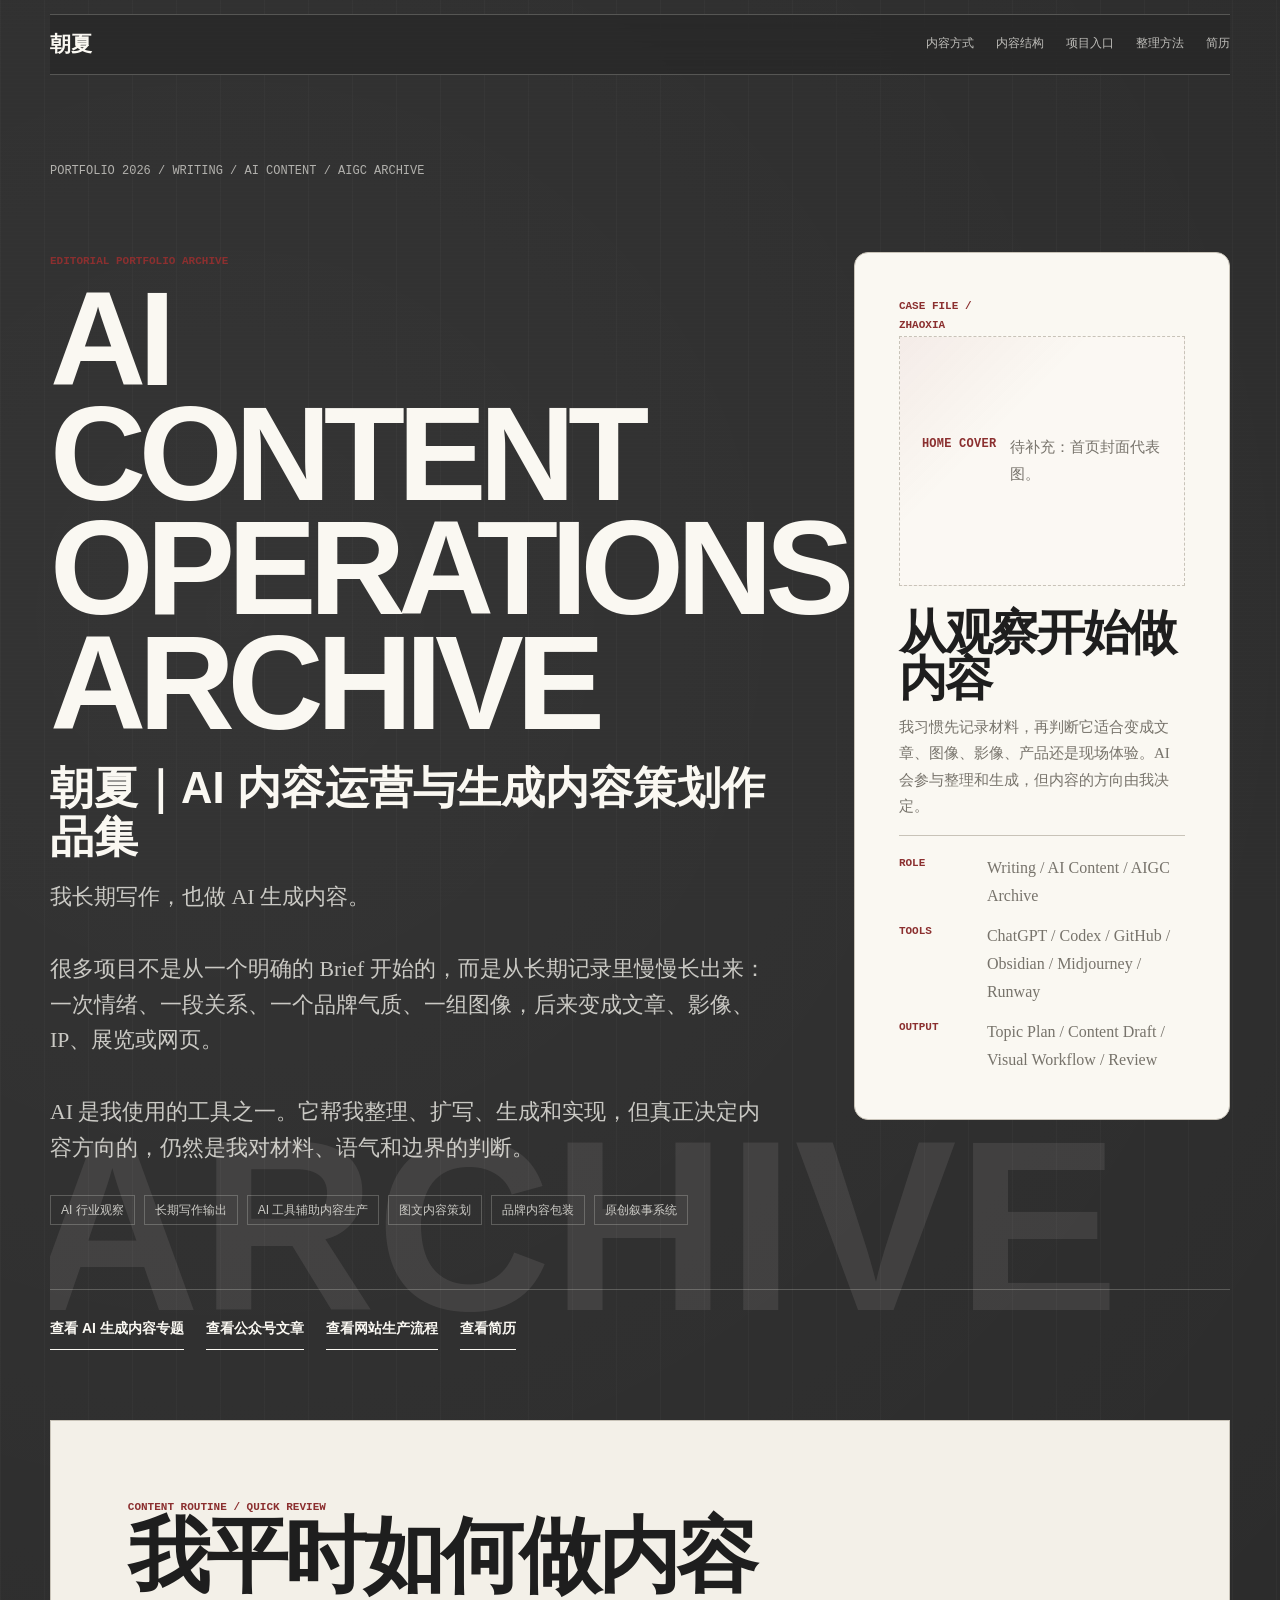
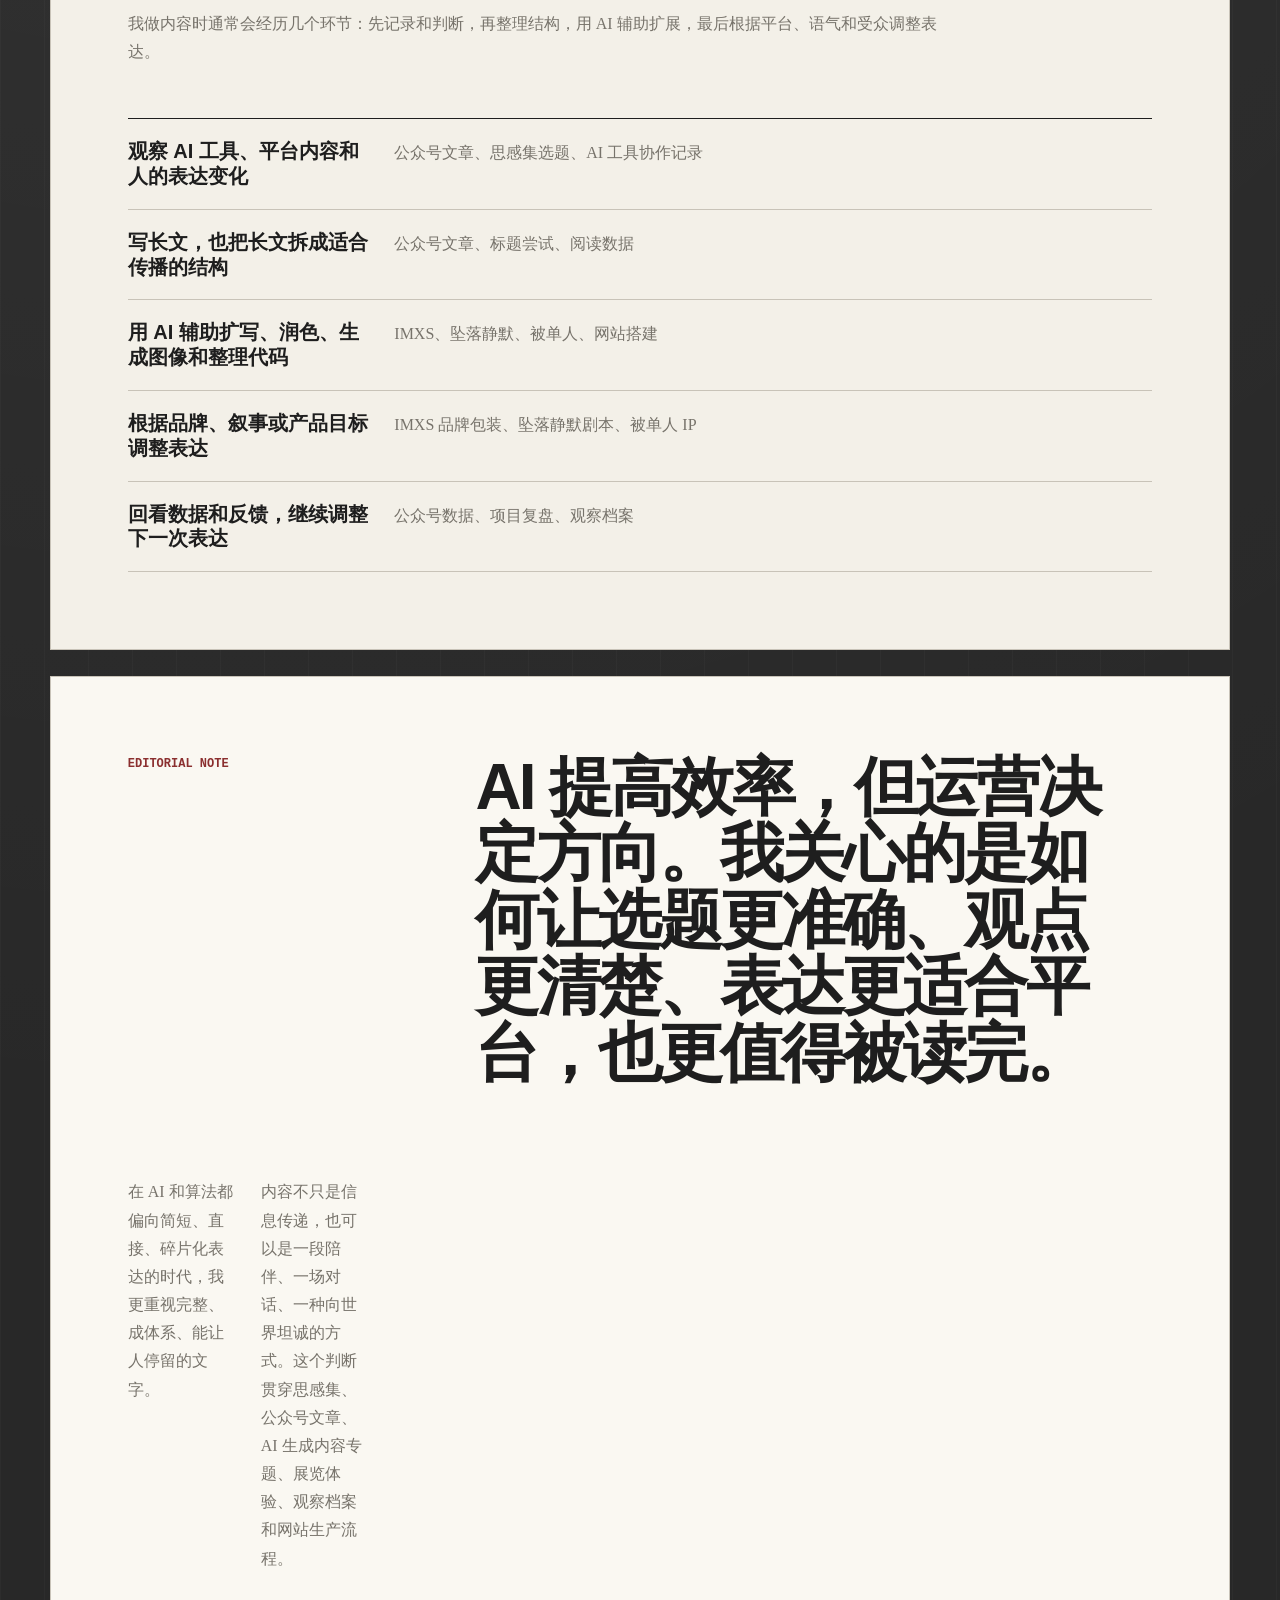
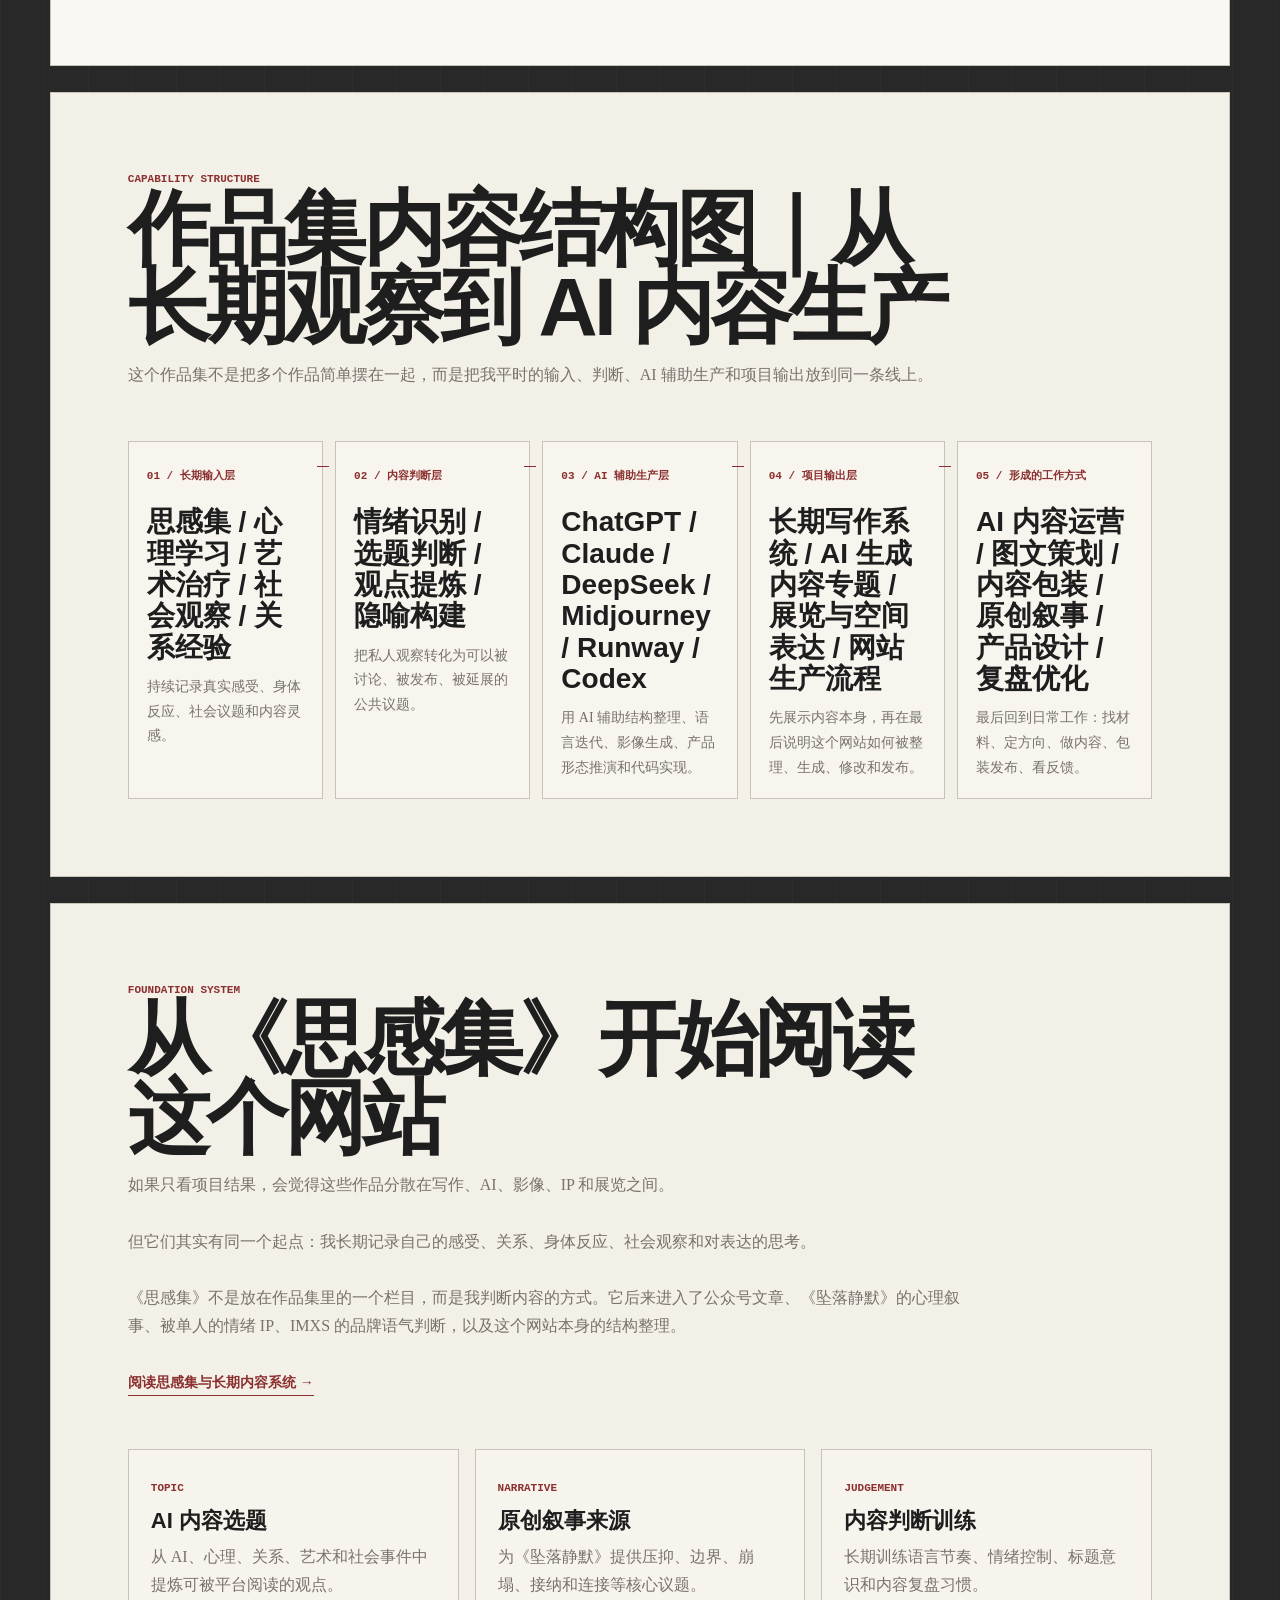
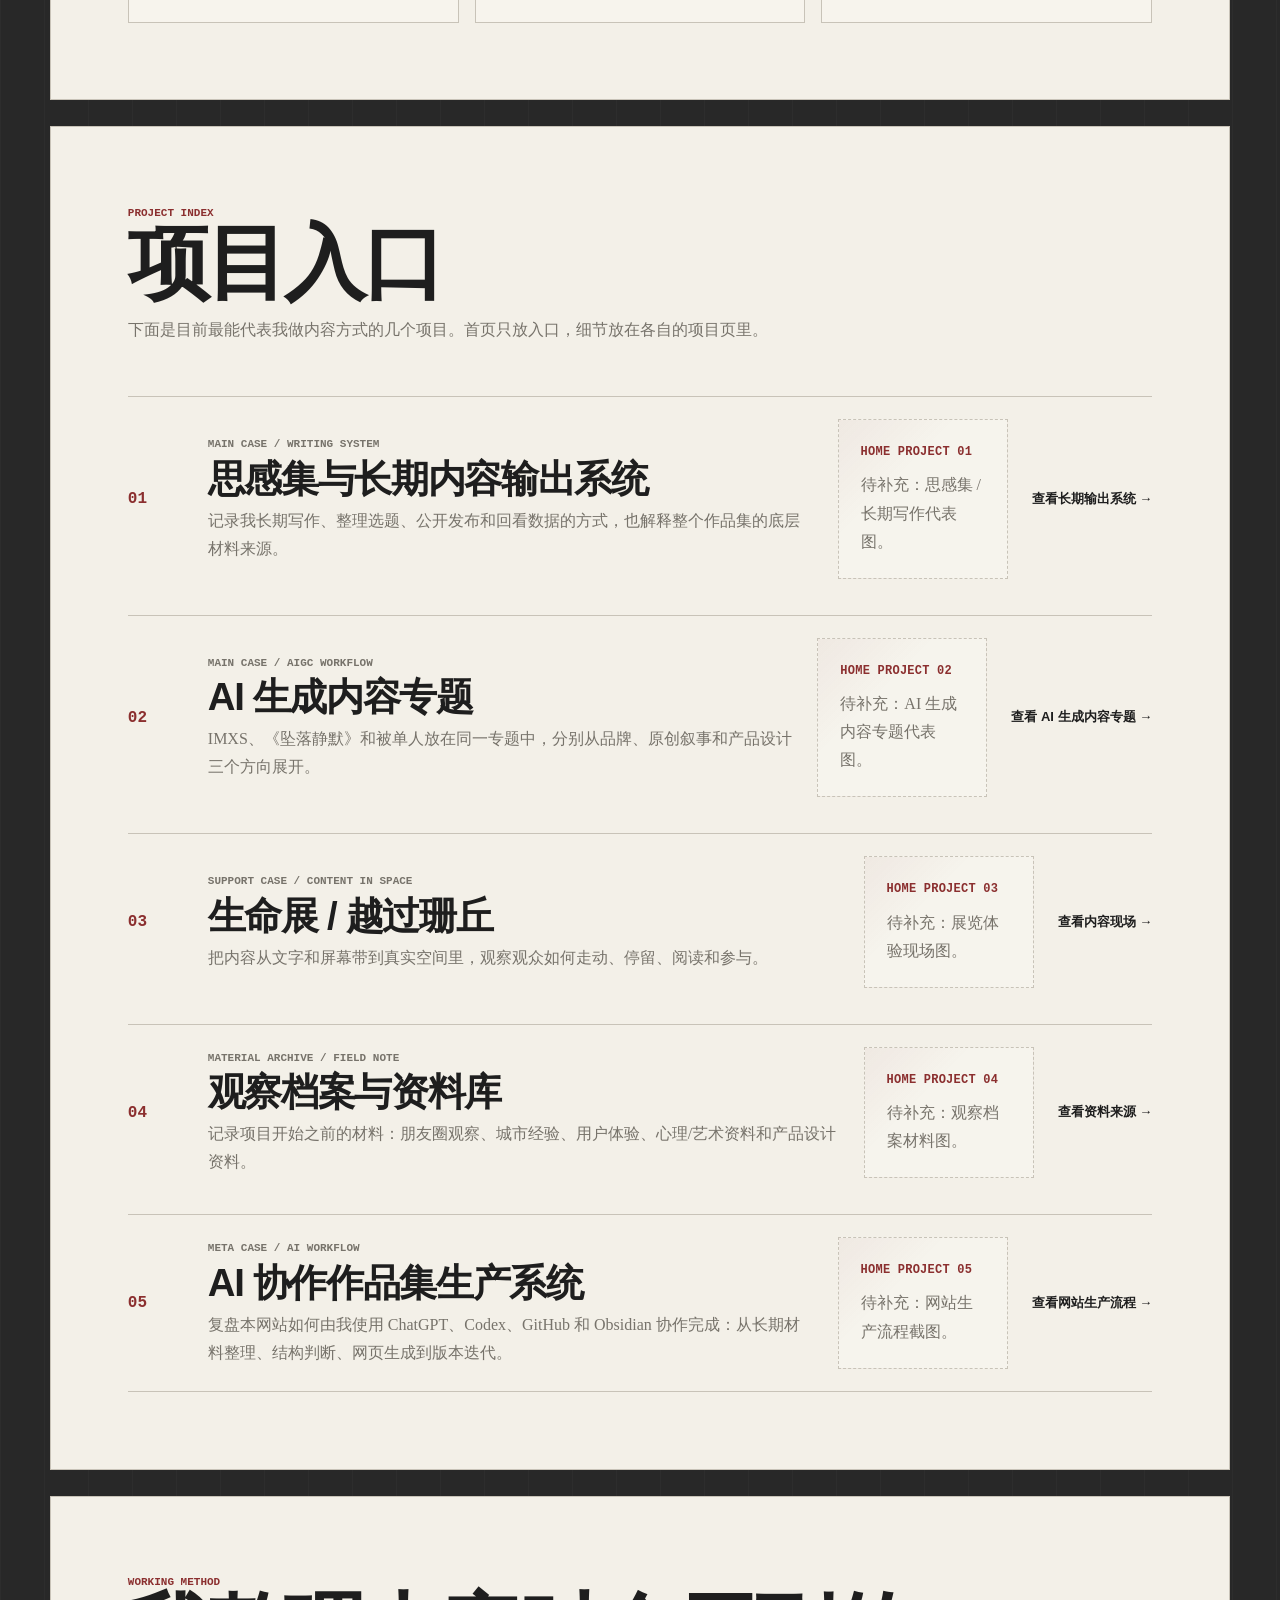
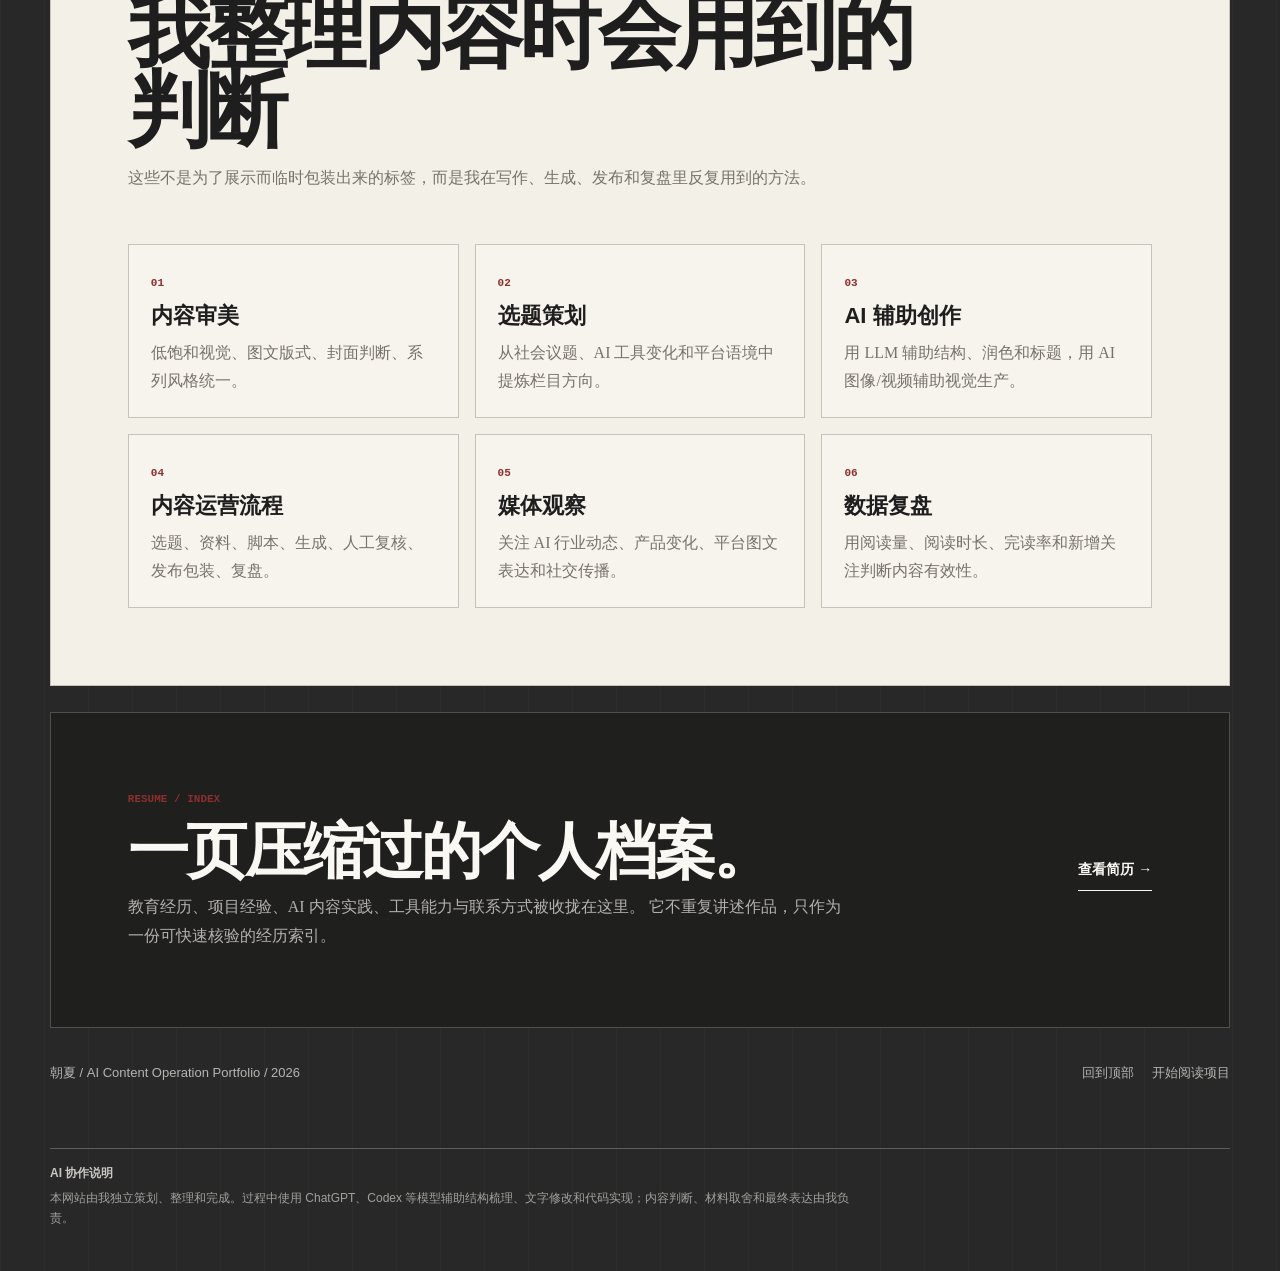
==== portfolio-site/index.html @ ad4cc52d "Clean portfolio navigation and legacy wording" ====
<!doctype html>
<html lang="zh-CN">
  <head>
    <meta charset="UTF-8" />
    <meta name="viewport" content="width=device-width, initial-scale=1.0" />
    <title>朝夏 | AI 内容运营与生成内容策划作品集</title>
    <meta
      name="description"
      content="朝夏的内容与 AI 协作作品集：长期写作、思感集、公众号文章、AI 生成内容专题、展览体验、观察档案与网站生产复盘。"
    />
    <link rel="stylesheet" href="./styles.css" />
  </head>
  <body>
    <header class="site-header">
      <a class="brand" href="#top" aria-label="返回首页">朝夏</a>
      <nav aria-label="主要导航">
        <a href="#role-fit">内容方式</a>
        <a href="#framework">内容结构</a>
        <a href="#projects">项目入口</a>
        <a href="#capability">整理方法</a>
        <a href="./resume.html">简历</a>
      </nav>
    </header>

    <main id="top">
      <section class="cover">
        <p class="cover-meta">PORTFOLIO 2026 / WRITING / AI CONTENT / AIGC ARCHIVE</p>
        <div class="cover-bg-word" aria-hidden="true">ARCHIVE</div>
        <div class="cover-grid">
          <div class="cover-copy">
            <p class="eyebrow">Editorial Portfolio Archive</p>
            <h1>AI CONTENT<br />OPERATIONS<br />ARCHIVE</h1>
            <p class="cover-title-cn">朝夏｜AI 内容运营与生成内容策划作品集</p>
            <p class="cover-lead">
              我长期写作，也做 AI 生成内容。
              <br /><br />
              很多项目不是从一个明确的 Brief 开始的，而是从长期记录里慢慢长出来：一次情绪、一段关系、一个品牌气质、一组图像，后来变成文章、影像、IP、展览或网页。
              <br /><br />
              AI 是我使用的工具之一。它帮我整理、扩写、生成和实现，但真正决定内容方向的，仍然是我对材料、语气和边界的判断。
            </p>
            <div class="cover-tags" aria-label="内容方向标签">
              <span>AI 行业观察</span>
              <span>长期写作输出</span>
              <span>AI 工具辅助内容生产</span>
              <span>图文内容策划</span>
              <span>品牌内容包装</span>
              <span>原创叙事系统</span>
            </div>
          </div>

          <aside class="cover-sheet" aria-label="作品集档案封面摘要">
            <div class="sheet-caption">CASE FILE / ZHAOXIA</div>
            <div class="evidence-placeholder" data-evidence="home-cover">
              <strong>HOME COVER</strong>
              <p>待补充：首页封面代表图。</p>
            </div>
            <h2>从观察开始做内容</h2>
            <p>
              我习惯先记录材料，再判断它适合变成文章、图像、影像、产品还是现场体验。AI 会参与整理和生成，但内容的方向由我决定。
            </p>
            <dl>
              <div><dt>ROLE</dt><dd>Writing / AI Content / AIGC Archive</dd></div>
              <div><dt>TOOLS</dt><dd>ChatGPT / Codex / GitHub / Obsidian / Midjourney / Runway</dd></div>
              <div><dt>OUTPUT</dt><dd>Topic Plan / Content Draft / Visual Workflow / Review</dd></div>
            </dl>
          </aside>
        </div>

        <div class="cover-actions" aria-label="快速入口">
          <a class="archive-link" href="./projects/ai-visual-production.html">查看 AI 生成内容专题</a>
          <a class="archive-link" href="./projects/thinking-system.html#wechat-articles">查看公众号文章</a>
          <a class="archive-link" href="./projects/ai-content-samples.html">查看网站生产流程</a>
          <a class="archive-link" href="./resume.html">查看简历</a>
        </div>
      </section>

      <section id="role-fit" class="section">
        <div class="section-kicker">CONTENT ROUTINE / QUICK REVIEW</div>
        <div class="section-heading">
          <h2>我平时如何做内容</h2>
          <p>
            我做内容时通常会经历几个环节：先记录和判断，再整理结构，用 AI 辅助扩展，最后根据平台、语气和受众调整表达。
          </p>
        </div>
        <div class="fit-table" role="table" aria-label="内容方式速览">
          <div role="row">
            <strong role="cell">观察 AI 工具、平台内容和人的表达变化</strong>
            <span role="cell">公众号文章、思感集选题、AI 工具协作记录</span>
          </div>
          <div role="row">
            <strong role="cell">写长文，也把长文拆成适合传播的结构</strong>
            <span role="cell">公众号文章、标题尝试、阅读数据</span>
          </div>
          <div role="row">
            <strong role="cell">用 AI 辅助扩写、润色、生成图像和整理代码</strong>
            <span role="cell">IMXS、坠落静默、被单人、网站搭建</span>
          </div>
          <div role="row">
            <strong role="cell">根据品牌、叙事或产品目标调整表达</strong>
            <span role="cell">IMXS 品牌包装、坠落静默剧本、被单人 IP</span>
          </div>
          <div role="row">
            <strong role="cell">回看数据和反馈，继续调整下一次表达</strong>
            <span role="cell">公众号数据、项目复盘、观察档案</span>
          </div>
        </div>
      </section>

      <section id="philosophy" class="section editorial-note">
        <div class="note-label">EDITORIAL NOTE</div>
        <blockquote>
          AI 提高效率，但运营决定方向。我关心的是如何让选题更准确、观点更清楚、表达更适合平台，也更值得被读完。
        </blockquote>
        <div class="note-grid">
          <p>
            在 AI 和算法都偏向简短、直接、碎片化表达的时代，我更重视完整、成体系、能让人停留的文字。
          </p>
          <p>
            内容不只是信息传递，也可以是一段陪伴、一场对话、一种向世界坦诚的方式。这个判断贯穿思感集、公众号文章、AI 生成内容专题、展览体验、观察档案和网站生产流程。
          </p>
        </div>
      </section>

      <section id="framework" class="section framework-map">
        <div class="section-kicker">CAPABILITY STRUCTURE</div>
        <div class="section-heading">
          <h2>作品集内容结构图｜从长期观察到 AI 内容生产</h2>
          <p>
            这个作品集不是把多个作品简单摆在一起，而是把我平时的输入、判断、AI 辅助生产和项目输出放到同一条线上。
          </p>
        </div>
        <div class="framework-flow" aria-label="作品集内容结构图">
          <article>
            <span>01 / 长期输入层</span>
            <h3>思感集 / 心理学习 / 艺术治疗 / 社会观察 / 关系经验</h3>
            <p>持续记录真实感受、身体反应、社会议题和内容灵感。</p>
          </article>
          <article>
            <span>02 / 内容判断层</span>
            <h3>情绪识别 / 选题判断 / 观点提炼 / 隐喻构建</h3>
            <p>把私人观察转化为可以被讨论、被发布、被延展的公共议题。</p>
          </article>
          <article>
            <span>03 / AI 辅助生产层</span>
            <h3>ChatGPT / Claude / DeepSeek / Midjourney / Runway / Codex</h3>
            <p>用 AI 辅助结构整理、语言迭代、影像生成、产品形态推演和代码实现。</p>
          </article>
          <article>
            <span>04 / 项目输出层</span>
            <h3>长期写作系统 / AI 生成内容专题 / 展览与空间表达 / 网站生产流程</h3>
            <p>先展示内容本身，再在最后说明这个网站如何被整理、生成、修改和发布。</p>
          </article>
          <article>
            <span>05 / 形成的工作方式</span>
            <h3>AI 内容运营 / 图文策划 / 内容包装 / 原创叙事 / 产品设计 / 复盘优化</h3>
            <p>最后回到日常工作：找材料、定方向、做内容、包装发布、看反馈。</p>
          </article>
        </div>
      </section>

      <section class="section system-map">
        <div class="section-kicker">FOUNDATION SYSTEM</div>
        <div class="section-heading">
          <h2>从《思感集》开始阅读这个网站</h2>
          <p>
            如果只看项目结果，会觉得这些作品分散在写作、AI、影像、IP 和展览之间。
            <br /><br />
            但它们其实有同一个起点：我长期记录自己的感受、关系、身体反应、社会观察和对表达的思考。
            <br /><br />
            《思感集》不是放在作品集里的一个栏目，而是我判断内容的方式。它后来进入了公众号文章、《坠落静默》的心理叙事、被单人的情绪 IP、IMXS 的品牌语气判断，以及这个网站本身的结构整理。
          </p>
          <a class="inline-link" href="./projects/thinking-system.html">阅读思感集与长期内容系统 →</a>
        </div>
        <div class="evidence-grid">
          <article class="evidence-card">
            <span>TOPIC</span>
            <h3>AI 内容选题</h3>
            <p>从 AI、心理、关系、艺术和社会事件中提炼可被平台阅读的观点。</p>
          </article>
          <article class="evidence-card">
            <span>NARRATIVE</span>
            <h3>原创叙事来源</h3>
            <p>为《坠落静默》提供压抑、边界、崩塌、接纳和连接等核心议题。</p>
          </article>
          <article class="evidence-card">
            <span>JUDGEMENT</span>
            <h3>内容判断训练</h3>
            <p>长期训练语言节奏、情绪控制、标题意识和内容复盘习惯。</p>
          </article>
        </div>
      </section>

      <section id="projects" class="section project-index">
        <div class="section-kicker">PROJECT INDEX</div>
        <div class="section-heading">
          <h2>项目入口</h2>
          <p>下面是目前最能代表我做内容方式的几个项目。首页只放入口，细节放在各自的项目页里。</p>
        </div>

        <div class="index-list">
          <a class="index-item primary-item" href="./projects/thinking-system.html">
            <span class="item-number">01</span>
            <div>
              <p class="item-type">MAIN CASE / WRITING SYSTEM</p>
              <h3>思感集与长期内容输出系统</h3>
              <p>记录我长期写作、整理选题、公开发布和回看数据的方式，也解释整个作品集的底层材料来源。</p>
            </div>
            <div class="evidence-placeholder" data-evidence="home-project-01">
              <strong>HOME PROJECT 01</strong>
              <p>待补充：思感集 / 长期写作代表图。</p>
            </div>
            <strong>查看长期输出系统 →</strong>
          </a>

          <a class="index-item" href="./projects/ai-visual-production.html">
            <span class="item-number">02</span>
            <div>
              <p class="item-type">MAIN CASE / AIGC WORKFLOW</p>
              <h3>AI 生成内容专题</h3>
              <p>IMXS、《坠落静默》和被单人放在同一专题中，分别从品牌、原创叙事和产品设计三个方向展开。</p>
            </div>
            <div class="evidence-placeholder" data-evidence="home-project-02">
              <strong>HOME PROJECT 02</strong>
              <p>待补充：AI 生成内容专题代表图。</p>
            </div>
            <strong>查看 AI 生成内容专题 →</strong>
          </a>

          <a class="index-item" href="./projects/exhibition-experience.html">
            <span class="item-number">03</span>
            <div>
              <p class="item-type">SUPPORT CASE / CONTENT IN SPACE</p>
              <h3>生命展 / 越过珊丘</h3>
              <p>把内容从文字和屏幕带到真实空间里，观察观众如何走动、停留、阅读和参与。</p>
            </div>
            <div class="evidence-placeholder" data-evidence="home-project-03">
              <strong>HOME PROJECT 03</strong>
              <p>待补充：展览体验现场图。</p>
            </div>
            <strong>查看内容现场 →</strong>
          </a>

          <a class="index-item" href="./projects/archive.html">
            <span class="item-number">04</span>
            <div>
              <p class="item-type">MATERIAL ARCHIVE / FIELD NOTE</p>
              <h3>观察档案与资料库</h3>
              <p>记录项目开始之前的材料：朋友圈观察、城市经验、用户体验、心理/艺术资料和产品设计资料。</p>
            </div>
            <div class="evidence-placeholder" data-evidence="home-project-04">
              <strong>HOME PROJECT 04</strong>
              <p>待补充：观察档案材料图。</p>
            </div>
            <strong>查看资料来源 →</strong>
          </a>

          <a class="index-item" href="./projects/ai-content-samples.html">
            <span class="item-number">05</span>
            <div>
              <p class="item-type">META CASE / AI WORKFLOW</p>
              <h3>AI 协作作品集生产系统</h3>
              <p>复盘本网站如何由我使用 ChatGPT、Codex、GitHub 和 Obsidian 协作完成：从长期材料整理、结构判断、网页生成到版本迭代。</p>
            </div>
            <div class="evidence-placeholder" data-evidence="home-project-05">
              <strong>HOME PROJECT 05</strong>
              <p>待补充：网站生产流程截图。</p>
            </div>
            <strong>查看网站生产流程 →</strong>
          </a>
        </div>
      </section>

      <section id="capability" class="section capability">
        <div class="section-kicker">WORKING METHOD</div>
        <div class="section-heading">
          <h2>我整理内容时会用到的判断</h2>
          <p>这些不是为了展示而临时包装出来的标签，而是我在写作、生成、发布和复盘里反复用到的方法。</p>
        </div>
        <div class="matrix-grid">
          <article>
            <span>01</span>
            <h3>内容审美</h3>
            <p>低饱和视觉、图文版式、封面判断、系列风格统一。</p>
          </article>
          <article>
            <span>02</span>
            <h3>选题策划</h3>
            <p>从社会议题、AI 工具变化和平台语境中提炼栏目方向。</p>
          </article>
          <article>
            <span>03</span>
            <h3>AI 辅助创作</h3>
            <p>用 LLM 辅助结构、润色和标题，用 AI 图像/视频辅助视觉生产。</p>
          </article>
          <article>
            <span>04</span>
            <h3>内容运营流程</h3>
            <p>选题、资料、脚本、生成、人工复核、发布包装、复盘。</p>
          </article>
          <article>
            <span>05</span>
            <h3>媒体观察</h3>
            <p>关注 AI 行业动态、产品变化、平台图文表达和社交传播。</p>
          </article>
          <article>
            <span>06</span>
            <h3>数据复盘</h3>
            <p>用阅读量、阅读时长、完读率和新增关注判断内容有效性。</p>
          </article>
        </div>
      </section>

      <section class="section resume-entry">
        <div class="resume-entry-copy">
          <p class="eyebrow">RESUME / INDEX</p>
          <h2>一页压缩过的个人档案。</h2>
          <p>
            教育经历、项目经验、AI 内容实践、工具能力与联系方式被收拢在这里。
            它不重复讲述作品，只作为一份可快速核验的经历索引。
          </p>
        </div>
        <a class="paper-button" href="./resume.html">查看简历 →</a>
      </section>
    </main>

    <footer class="site-footer">
      <p>朝夏 / AI Content Operation Portfolio / 2026</p>
      <div>
        <a href="#top">回到顶部</a>
        <a href="./projects/thinking-system.html">开始阅读项目</a>
      </div>
    </footer>

    <div class="ai-disclosure" aria-label="AI 协作说明">
      <strong>AI 协作说明</strong>
      <p>
        本网站由我独立策划、整理和完成。过程中使用 ChatGPT、Codex 等模型辅助结构梳理、文字修改和代码实现；内容判断、材料取舍和最终表达由我负责。
      </p>
    </div>
  </body>
</html>
---- portfolio-site/styles.css ----
:root {
  --color-paper: #f3f0e8;
  --color-paper-light: #faf8f2;
  --color-bg-dark: #282828;
  --color-bg-deep: #1f1f1e;
  --color-text-main: #1e1e1e;
  --color-text-muted: #77736b;
  --color-line: #c8c3b8;
  --color-line-dark: rgba(250, 248, 242, 0.22);
  --color-accent: #8b2f2f;
  --color-accent-soft: #b9a19c;
  --max: 1180px;
  --sans: "Inter", "Noto Sans SC", "Source Han Sans SC", "PingFang SC", "Microsoft YaHei", Arial, sans-serif;
  --serif: "Times New Roman", "Noto Serif SC", "Songti SC", SimSun, serif;
  --mono: "Courier New", Consolas, monospace;
}

* {
  box-sizing: border-box;
}

html {
  scroll-behavior: smooth;
  scroll-padding-top: 104px;
}

body {
  margin: 0;
  color: var(--color-text-main);
  background:
    radial-gradient(circle at 18% 8%, rgba(255, 255, 255, 0.06), transparent 30%),
    linear-gradient(90deg, rgba(255, 255, 255, 0.025) 1px, transparent 1px),
    var(--color-bg-dark);
  background-size: auto, 44px 44px, auto;
  font-family: var(--serif);
  line-height: 1.76;
}

body::before {
  content: "";
  position: fixed;
  inset: 0;
  z-index: 100;
  pointer-events: none;
  opacity: 0.18;
  background-image:
    repeating-linear-gradient(0deg, rgba(255, 255, 255, 0.045), rgba(255, 255, 255, 0.045) 1px, transparent 1px, transparent 4px);
  mix-blend-mode: overlay;
}

img {
  display: block;
  max-width: 100%;
}

a {
  color: inherit;
  text-decoration: none;
}

p,
h1,
h2,
h3,
blockquote,
dl,
dd {
  margin-top: 0;
}

.site-header {
  position: sticky;
  top: 0;
  z-index: 50;
  width: min(var(--max), calc(100% - 28px));
  margin: 14px auto 0;
  display: grid;
  grid-template-columns: auto 1fr;
  align-items: center;
  gap: 28px;
  padding: 11px 0;
  color: var(--color-paper-light);
  border-top: 1px solid var(--color-line-dark);
  border-bottom: 1px solid var(--color-line-dark);
  background: rgba(40, 40, 40, 0.88);
  backdrop-filter: blur(14px);
}

.brand {
  font-family: var(--sans);
  font-size: 21px;
  font-weight: 900;
  letter-spacing: 0;
}

nav {
  display: flex;
  justify-content: flex-end;
  gap: 22px;
  overflow-x: auto;
  color: rgba(250, 248, 242, 0.72);
  font-family: var(--sans);
  font-size: 12px;
  white-space: nowrap;
  scrollbar-width: none;
}

nav::-webkit-scrollbar {
  display: none;
}

nav a {
  flex: 0 0 auto;
  border-bottom: 1px solid transparent;
}

nav a:hover {
  color: var(--color-paper-light);
  border-bottom-color: var(--color-paper-light);
}

.cover,
.section,
.site-footer {
  width: min(var(--max), calc(100% - 28px));
  margin-inline: auto;
}

.section {
  scroll-margin-top: 104px;
  margin-top: 26px;
  padding: clamp(34px, 6vw, 82px);
  background: var(--color-paper);
  border: 1px solid var(--color-line);
}

.cover {
  position: relative;
  min-height: calc(100vh - 74px);
  padding: clamp(46px, 7vw, 86px) 0 44px;
  color: var(--color-paper-light);
  overflow: hidden;
}

.cover-meta,
.section-kicker,
.eyebrow,
.sheet-caption,
.item-type,
.project-label,
.mini-label,
.caption {
  font-family: var(--mono);
  letter-spacing: 0;
  text-transform: uppercase;
}

.cover-meta {
  margin-bottom: clamp(28px, 6vw, 70px);
  color: rgba(250, 248, 242, 0.64);
  font-size: 12px;
}

.cover-bg-word {
  position: absolute;
  left: -2vw;
  bottom: 8vh;
  z-index: -1;
  color: rgba(250, 248, 242, 0.09);
  font-family: var(--sans);
  font-size: clamp(92px, 19vw, 280px);
  font-weight: 900;
  line-height: 0.78;
  white-space: nowrap;
}

.cover-grid {
  display: grid;
  grid-template-columns: minmax(0, 1.2fr) minmax(320px, 0.62fr);
  gap: clamp(28px, 6vw, 76px);
  align-items: start;
}

.cover-copy h1 {
  max-width: 900px;
  margin-bottom: 24px;
  font-family: var(--sans);
  font-size: clamp(56px, 10.4vw, 146px);
  font-weight: 900;
  line-height: 0.86;
  letter-spacing: -0.055em;
}

.cover-title-cn {
  margin-bottom: 18px;
  color: var(--color-paper-light);
  font-family: var(--sans);
  font-size: clamp(24px, 3.4vw, 44px);
  font-weight: 800;
  line-height: 1.12;
}

.cover-lead {
  max-width: 720px;
  color: rgba(250, 248, 242, 0.76);
  font-size: clamp(17px, 1.7vw, 24px);
  line-height: 1.65;
}

.cover-tags {
  display: flex;
  flex-wrap: wrap;
  gap: 9px;
  max-width: 760px;
  margin-top: 28px;
}

.cover-tags span,
.tag-list span {
  display: inline-flex;
  min-height: 30px;
  align-items: center;
  padding: 3px 10px;
  color: rgba(250, 248, 242, 0.76);
  border: 1px solid var(--color-line-dark);
  font-family: var(--sans);
  font-size: 12px;
}

.cover-sheet {
  color: var(--color-text-main);
  background: var(--color-paper-light);
  border: 1px solid var(--color-line);
  border-radius: 14px;
  padding: clamp(22px, 3.5vw, 44px);
}

.cover-sheet img {
  width: 100%;
  aspect-ratio: 4 / 3;
  object-fit: cover;
  filter: grayscale(0.76) saturate(0.52) contrast(0.92);
  border: 1px solid var(--color-line);
}

.cover-sheet > .evidence-placeholder {
  width: 100%;
  min-height: 250px;
}

.sheet-caption,
.eyebrow,
.section-kicker,
.item-type,
.caption {
  color: var(--color-accent);
  font-size: 11px;
  font-weight: 700;
}

.cover-sheet h2 {
  margin: 24px 0 12px;
  font-family: var(--sans);
  font-size: clamp(30px, 4vw, 48px);
  font-weight: 900;
  line-height: 0.96;
  letter-spacing: -0.04em;
}

.cover-sheet p {
  color: var(--color-text-muted);
  font-size: 15px;
}

.cover-sheet dl {
  display: grid;
  gap: 12px;
  margin-bottom: 0;
  padding-top: 18px;
  border-top: 1px solid var(--color-line);
}

.cover-sheet div,
.project-meta div {
  display: grid;
  grid-template-columns: minmax(76px, 0.28fr) 1fr;
  gap: 12px;
}

dt {
  color: var(--color-accent);
  font-family: var(--mono);
  font-size: 11px;
  font-weight: 700;
}

dd {
  margin-left: 0;
  color: var(--color-text-muted);
}

.cover-actions {
  display: flex;
  flex-wrap: wrap;
  gap: 14px 22px;
  margin-top: clamp(34px, 5vw, 70px);
  padding-top: 18px;
  border-top: 1px solid var(--color-line-dark);
}

.archive-link,
.paper-button {
  display: inline-flex;
  align-items: center;
  min-height: 42px;
  color: var(--color-paper-light);
  border-bottom: 1px solid currentColor;
  font-family: var(--sans);
  font-size: 14px;
  font-weight: 700;
}

.archive-link:hover,
.paper-button:hover,
.index-item:hover > strong,
.site-footer a:hover {
  opacity: 0.64;
}

.section-heading {
  max-width: 840px;
  margin-bottom: clamp(26px, 5vw, 52px);
}

.section-heading h2 {
  margin-bottom: 14px;
  font-family: var(--sans);
  font-size: clamp(38px, 6.4vw, 88px);
  font-weight: 900;
  line-height: 0.96;
  letter-spacing: -0.045em;
}

.section-heading p {
  color: var(--color-text-muted);
  font-size: 16px;
}

.fit-table {
  border-top: 1px solid var(--color-text-main);
}

.fit-table div {
  display: grid;
  grid-template-columns: minmax(190px, 0.32fr) 1fr;
  gap: 24px;
  padding: 20px 0;
  border-bottom: 1px solid var(--color-line);
}

.fit-table strong {
  font-family: var(--sans);
  font-size: 20px;
  line-height: 1.24;
}

.fit-table span {
  color: var(--color-text-muted);
}

.editorial-note {
  position: relative;
  display: grid;
  grid-template-columns: 0.34fr 1fr;
  gap: clamp(24px, 5vw, 80px);
  align-items: start;
  background: var(--color-paper-light);
}

.note-label {
  color: var(--color-accent);
  font-family: var(--mono);
  font-size: 12px;
  font-weight: 700;
}

blockquote {
  margin-bottom: 28px;
  font-family: var(--sans);
  font-size: clamp(30px, 5vw, 64px);
  font-weight: 900;
  line-height: 1.04;
  letter-spacing: -0.045em;
}

.note-grid {
  display: grid;
  grid-template-columns: repeat(2, 1fr);
  gap: 22px;
  color: var(--color-text-muted);
}

.index-list {
  display: grid;
  gap: 14px;
}

.index-item {
  display: grid;
  grid-template-columns: 56px minmax(0, 1fr) 170px auto;
  gap: 24px;
  align-items: center;
  padding: 22px 0;
  border-top: 1px solid var(--color-line);
}

.index-item:last-child {
  border-bottom: 1px solid var(--color-line);
}

.index-item:hover h3 {
  color: var(--color-accent);
}

.item-number {
  color: var(--color-accent);
  font-family: var(--mono);
  font-size: 16px;
  font-weight: 700;
}

.index-item h3 {
  margin: 4px 0 8px;
  font-family: var(--sans);
  font-size: clamp(25px, 3vw, 42px);
  font-weight: 900;
  line-height: 1.04;
  letter-spacing: -0.035em;
}

.index-item p {
  margin-bottom: 0;
  color: var(--color-text-muted);
}

.index-item img,
.index-item > .evidence-placeholder {
  width: 170px;
  min-height: 126px;
}

.index-item > strong {
  justify-self: end;
  font-family: var(--sans);
  font-size: 13px;
  white-space: nowrap;
}

.matrix-grid,
.sample-grid,
.evidence-grid {
  display: grid;
  grid-template-columns: repeat(3, 1fr);
  gap: 16px;
}

.matrix-grid article,
.sample-card,
.evidence-card {
  padding: 22px;
  border: 1px solid var(--color-line);
  background: rgba(250, 248, 242, 0.58);
}

.matrix-grid span,
.evidence-card span {
  color: var(--color-accent);
  font-family: var(--mono);
  font-size: 11px;
  font-weight: 700;
}

.matrix-grid h3,
.sample-card h3,
.evidence-card h3 {
  margin: 8px 0 10px;
  font-family: var(--sans);
  font-size: 22px;
  line-height: 1.16;
}

.matrix-grid p,
.sample-card p,
.evidence-card p {
  margin-bottom: 0;
  color: var(--color-text-muted);
}

.placeholder-grid {
  display: grid;
  grid-template-columns: repeat(2, minmax(0, 1fr));
  gap: 16px;
  margin-top: 24px;
}

.evidence-placeholder {
  display: grid;
  align-content: center;
  min-height: 180px;
  padding: 22px;
  border: 1px dashed var(--color-line);
  background:
    linear-gradient(135deg, rgba(139, 47, 47, 0.06), transparent 36%),
    rgba(250, 248, 242, 0.42);
  color: var(--color-text-muted);
}

.evidence-placeholder strong {
  display: block;
  margin-bottom: 8px;
  color: var(--color-accent);
  font-family: var(--mono);
  font-size: 12px;
  letter-spacing: 0.02em;
}

.evidence-placeholder p {
  margin-bottom: 0;
  color: inherit;
}

.dark .evidence-placeholder {
  border-color: var(--color-line-dark);
  background:
    linear-gradient(135deg, rgba(250, 248, 242, 0.08), transparent 36%),
    rgba(250, 248, 242, 0.05);
  color: rgba(250, 248, 242, 0.68);
}

.evidence-todo h2 {
  max-width: 900px;
}

.framework-flow,
.path-grid {
  display: grid;
  gap: 12px;
}

.framework-flow {
  grid-template-columns: repeat(5, minmax(0, 1fr));
}

.framework-flow article,
.path-card {
  position: relative;
  min-height: 220px;
  padding: 18px;
  border: 1px solid var(--color-line);
  background: rgba(250, 248, 242, 0.62);
}

.framework-flow article::after {
  content: "";
  position: absolute;
  right: -7px;
  top: 24px;
  width: 12px;
  height: 1px;
  background: var(--color-accent);
}

.framework-flow article:last-child::after {
  display: none;
}

.framework-flow span,
.path-card span {
  color: var(--color-accent);
  font-family: var(--mono);
  font-size: 11px;
  font-weight: 700;
  text-transform: uppercase;
}

.framework-flow h3,
.path-card h3 {
  margin: 18px 0 12px;
  font-family: var(--sans);
  font-size: clamp(20px, 2.2vw, 28px);
  font-weight: 900;
  line-height: 1.12;
}

.framework-flow p,
.path-card p {
  margin-bottom: 0;
  color: var(--color-text-muted);
  font-size: 14px;
}

.path-grid {
  grid-template-columns: repeat(3, 1fr);
}

.path-card p + p {
  margin-top: 10px;
}

.path-card strong {
  color: var(--color-text-main);
}

.inline-link {
  display: inline-flex;
  align-items: center;
  margin-top: 14px;
  color: var(--color-accent);
  border-bottom: 1px solid currentColor;
  font-family: var(--sans);
  font-size: 14px;
  font-weight: 800;
}

.inline-link:hover {
  color: var(--color-text-main);
  opacity: 0.72;
}

.subtle-link {
  margin-left: 16px;
  color: var(--color-text-muted);
  font-weight: 600;
}

.evidence-card .inline-link,
.path-card .inline-link,
.sample-card .inline-link {
  margin-top: 16px;
}

.version-gallery {
  display: grid;
  gap: 18px;
  margin-top: 30px;
}

.version-sheet {
  display: grid;
  grid-template-columns: minmax(220px, 0.44fr) 1fr;
  gap: 24px;
  margin: 0;
  padding: 18px;
  border: 1px solid var(--color-line);
  background: rgba(250, 248, 242, 0.36);
}

.version-sheet figcaption {
  padding: 4px 0 0;
}

.version-sheet figcaption > span {
  color: var(--color-accent);
  font-family: var(--mono);
  font-size: 11px;
  font-weight: 700;
}

.version-sheet h3 {
  margin: 9px 0 10px;
}

.version-sheet p {
  margin-bottom: 14px;
}

.version-sheet a {
  color: var(--color-accent);
  border-bottom: 1px solid currentColor;
  font-family: var(--sans);
  font-size: 13px;
  font-weight: 800;
}

.version-sheet a:hover {
  color: var(--color-text-main);
  opacity: 0.72;
}

.resume-entry {
  display: flex;
  align-items: center;
  justify-content: space-between;
  gap: 24px;
  color: var(--color-paper-light);
  background: var(--color-bg-deep);
  border-color: var(--color-line-dark);
}

.resume-entry h2 {
  max-width: 790px;
  margin-bottom: 12px;
  font-family: var(--sans);
  font-size: clamp(28px, 4.8vw, 68px);
  font-weight: 900;
  line-height: 1;
  letter-spacing: -0.04em;
}

.resume-entry-copy {
  max-width: 820px;
}

.resume-entry-copy > p:last-child {
  max-width: 720px;
  margin-bottom: 0;
  color: rgba(250, 248, 242, 0.68);
}

.site-footer {
  display: flex;
  justify-content: space-between;
  gap: 20px;
  padding: 34px 0 54px;
  color: rgba(250, 248, 242, 0.68);
  font-family: var(--sans);
  font-size: 13px;
}

.site-footer p {
  margin-bottom: 0;
}

.site-footer div {
  display: flex;
  flex-wrap: wrap;
  gap: 18px;
}

/* Project pages */
.project-page {
  color: var(--color-text-main);
  background:
    linear-gradient(90deg, rgba(30, 30, 30, 0.03) 1px, transparent 1px),
    var(--color-paper);
  background-size: 38px 38px, auto;
}

.project-page .site-header {
  color: var(--color-text-main);
  border-color: var(--color-line);
  background: rgba(243, 240, 232, 0.92);
}

.project-page nav {
  color: var(--color-text-muted);
}

.project-page nav a:hover {
  color: var(--color-accent);
  border-bottom-color: var(--color-accent);
}

.project-hero,
.project-section,
.project-nav,
.project-page .site-footer {
  width: min(var(--max), calc(100% - 28px));
  margin-inline: auto;
}

.project-hero {
  position: relative;
  padding: clamp(50px, 8vw, 110px) 0 42px;
  overflow: hidden;
}

.project-hero::before {
  content: attr(data-bg);
  position: absolute;
  left: -5vw;
  top: 20px;
  z-index: -1;
  color: rgba(30, 30, 30, 0.07);
  font-family: var(--sans);
  font-size: clamp(88px, 17vw, 250px);
  font-weight: 900;
  line-height: 0.78;
  white-space: nowrap;
}

.project-label {
  margin-bottom: 24px;
  color: var(--color-accent);
  font-size: 12px;
  font-weight: 700;
}

.project-hero h1 {
  max-width: 1060px;
  margin-bottom: 24px;
  font-family: var(--sans);
  font-size: clamp(48px, 8vw, 118px);
  font-weight: 900;
  line-height: 0.9;
  letter-spacing: -0.055em;
}

.project-lead {
  max-width: 850px;
  color: var(--color-text-muted);
  font-size: clamp(18px, 2vw, 25px);
  line-height: 1.62;
}

.project-meta {
  display: grid;
  grid-template-columns: repeat(2, 1fr);
  gap: 14px 28px;
  max-width: 980px;
  margin-top: 34px;
  padding: 22px 0;
  border-top: 1px solid var(--color-text-main);
  border-bottom: 1px solid var(--color-line);
}

.project-section {
  scroll-margin-top: 104px;
  margin-top: 22px;
  padding: clamp(30px, 5vw, 70px);
  background: var(--color-paper-light);
  border: 1px solid var(--color-line);
}

.project-section.dark {
  color: var(--color-paper-light);
  background: var(--color-bg-deep);
  border-color: var(--color-line-dark);
}

.project-section.dark p,
.project-section.dark li,
.project-section.dark dd,
.project-section.dark td {
  color: rgba(250, 248, 242, 0.72);
}

.project-section h2 {
  margin-bottom: 22px;
  font-family: var(--sans);
  font-size: clamp(32px, 5vw, 72px);
  font-weight: 900;
  line-height: 0.96;
  letter-spacing: -0.04em;
}

.project-section h3 {
  margin: 24px 0 10px;
  font-family: var(--sans);
  font-size: clamp(22px, 2.7vw, 34px);
  font-weight: 900;
  line-height: 1.08;
  letter-spacing: -0.02em;
}

.project-section p {
  color: var(--color-text-muted);
}

.two-column {
  display: grid;
  grid-template-columns: repeat(2, 1fr);
  gap: clamp(22px, 4vw, 48px);
}

.flow-list {
  display: grid;
  gap: 8px;
  margin: 18px 0 0;
  padding: 0;
  list-style: none;
}

.flow-list li {
  display: grid;
  grid-template-columns: 32px 1fr;
  gap: 12px;
  align-items: baseline;
  padding: 10px 0;
  border-bottom: 1px solid var(--color-line);
  color: var(--color-text-muted);
}

.flow-list span {
  color: var(--color-accent);
  font-family: var(--mono);
  font-size: 11px;
  font-weight: 700;
}

.topic-list {
  columns: 2;
  column-gap: 42px;
  margin: 0;
  padding-left: 20px;
  color: var(--color-text-muted);
}

.topic-list li {
  break-inside: avoid;
  margin-bottom: 9px;
}

.data-table {
  width: 100%;
  margin-top: 18px;
  border-collapse: collapse;
  font-size: 14px;
}

.data-table th,
.data-table td {
  padding: 13px 10px;
  vertical-align: top;
  border-bottom: 1px solid var(--color-line);
  text-align: left;
}

.data-table th {
  color: var(--color-accent);
  font-family: var(--mono);
  font-size: 11px;
  text-transform: uppercase;
}

.data-table td {
  color: var(--color-text-muted);
}

.quote-line {
  margin: 18px 0;
  padding-left: 18px;
  border-left: 2px solid var(--color-accent);
  color: var(--color-text-main);
  font-family: var(--sans);
  font-size: clamp(22px, 3vw, 34px);
  font-weight: 900;
  line-height: 1.18;
}

.proof-box {
  margin-top: 20px;
  padding: clamp(22px, 4vw, 42px);
  color: var(--color-paper-light);
  background: var(--color-bg-deep);
  border: 1px solid var(--color-line-dark);
}

.proof-box h2,
.proof-box h3 {
  color: var(--color-paper-light);
}

.proof-box p {
  color: rgba(250, 248, 242, 0.76);
}

.project-nav {
  display: flex;
  justify-content: space-between;
  gap: 20px;
  padding: 28px 0 52px;
  font-family: var(--sans);
  font-weight: 800;
}

.project-nav a {
  border-bottom: 1px solid currentColor;
}

.project-page .site-footer {
  color: var(--color-text-muted);
  border-top: 1px solid var(--color-line);
}

.ai-disclosure {
  width: min(var(--max), calc(100% - 28px));
  margin: 10px auto 42px;
  padding-top: 14px;
  border-top: 1px solid rgba(200, 195, 184, 0.35);
  color: rgba(250, 248, 242, 0.58);
  font-family: var(--sans);
  font-size: 12px;
  line-height: 1.7;
}

.ai-disclosure strong {
  display: block;
  margin-bottom: 4px;
  color: rgba(250, 248, 242, 0.76);
  font-size: 12px;
}

.ai-disclosure p {
  max-width: 820px;
  margin: 0;
}

.project-page .ai-disclosure {
  color: var(--color-text-muted);
  border-top-color: var(--color-line);
}

.project-page .ai-disclosure strong {
  color: var(--color-accent);
}

@media (max-width: 900px) {
  .site-header {
    grid-template-columns: 1fr;
    gap: 8px;
  }

  nav {
    justify-content: flex-start;
    padding-bottom: 4px;
  }

  .cover-grid,
  .editorial-note,
  .two-column,
  .project-meta {
    grid-template-columns: 1fr;
  }

  .cover-sheet {
    max-width: 560px;
  }

  .index-item {
    grid-template-columns: 44px minmax(0, 1fr);
  }

  .index-item img,
  .index-item > .evidence-placeholder,
  .index-item > strong {
    grid-column: 2;
    justify-self: start;
  }

  .matrix-grid,
    .sample-grid,
    .evidence-grid,
    .framework-flow,
    .path-grid {
    grid-template-columns: 1fr;
  }

  .placeholder-grid,
  .version-sheet {
    grid-template-columns: 1fr;
  }

  .framework-flow article {
    min-height: auto;
  }

  .framework-flow article::after {
    left: 22px;
    right: auto;
    top: auto;
    bottom: -7px;
    width: 1px;
    height: 12px;
  }

  .topic-list {
    columns: 1;
  }
}

@media (max-width: 640px) {
  .subtle-link {
    margin-left: 0;
  }
}

@media (max-width: 560px) {
  html {
    scroll-padding-top: 96px;
  }

  .site-header {
    width: 100%;
    margin-top: 0;
    padding: 11px 14px 9px;
    border-top: 0;
  }

  .brand {
    font-size: 24px;
  }

  nav {
    gap: 18px;
    font-size: 14px;
  }

  .cover,
  .section,
  .site-footer,
  .project-hero,
  .project-section,
  .project-nav,
  .project-page .site-footer {
    width: min(100% - 24px, var(--max));
  }

  .cover {
    min-height: auto;
    padding-top: 42px;
  }

  .cover-copy h1 {
    font-size: clamp(54px, 19vw, 88px);
  }

  .cover-actions {
    display: grid;
  }

  .section,
  .project-section {
    padding: 28px 20px;
  }

  .fit-table div {
    grid-template-columns: 1fr;
    gap: 6px;
  }

  .note-grid {
    grid-template-columns: 1fr;
  }

  blockquote {
    font-size: 34px;
  }

  .index-item {
    grid-template-columns: 32px minmax(0, 1fr);
    gap: 14px;
  }

  .index-item img,
  .index-item > .evidence-placeholder {
    width: 100%;
  }

  .resume-entry,
  .site-footer,
  .project-nav {
    flex-direction: column;
    align-items: flex-start;
  }

  .data-table {
    display: block;
    overflow-x: auto;
    white-space: nowrap;
  }
}
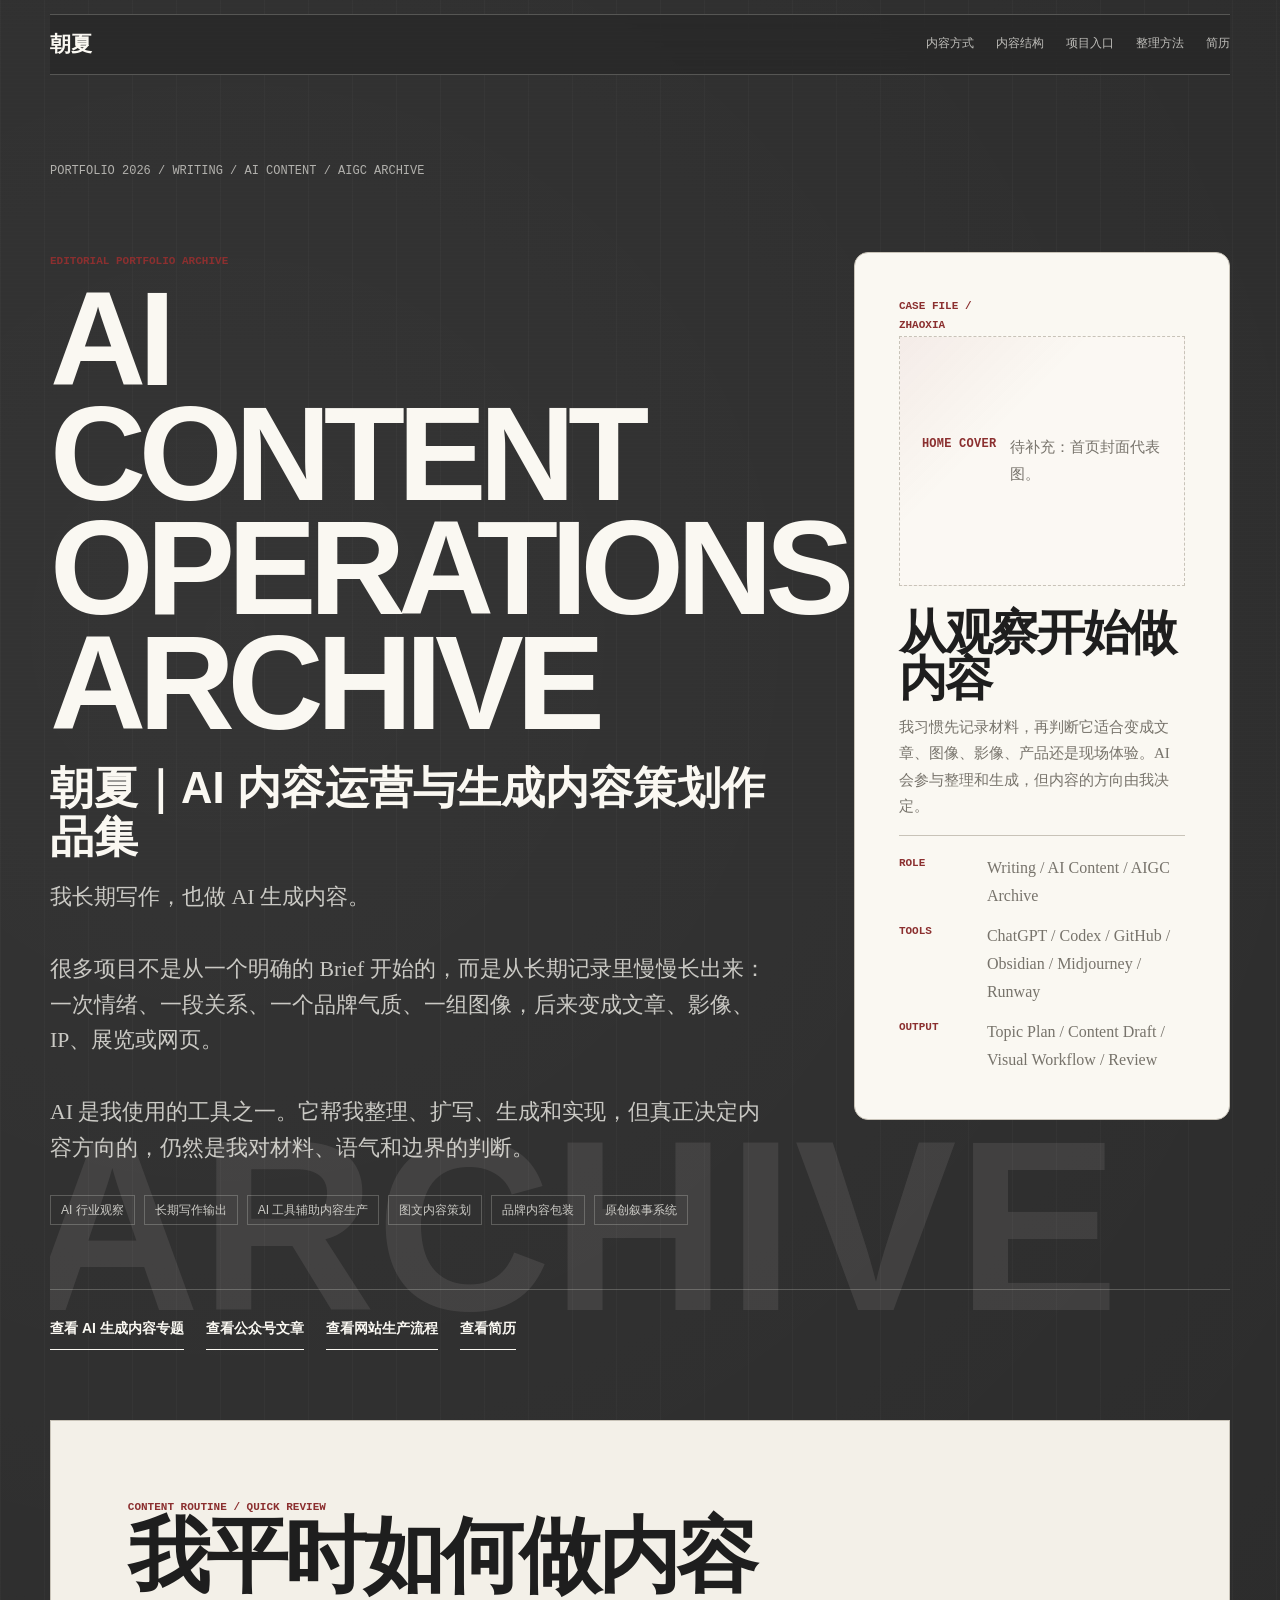
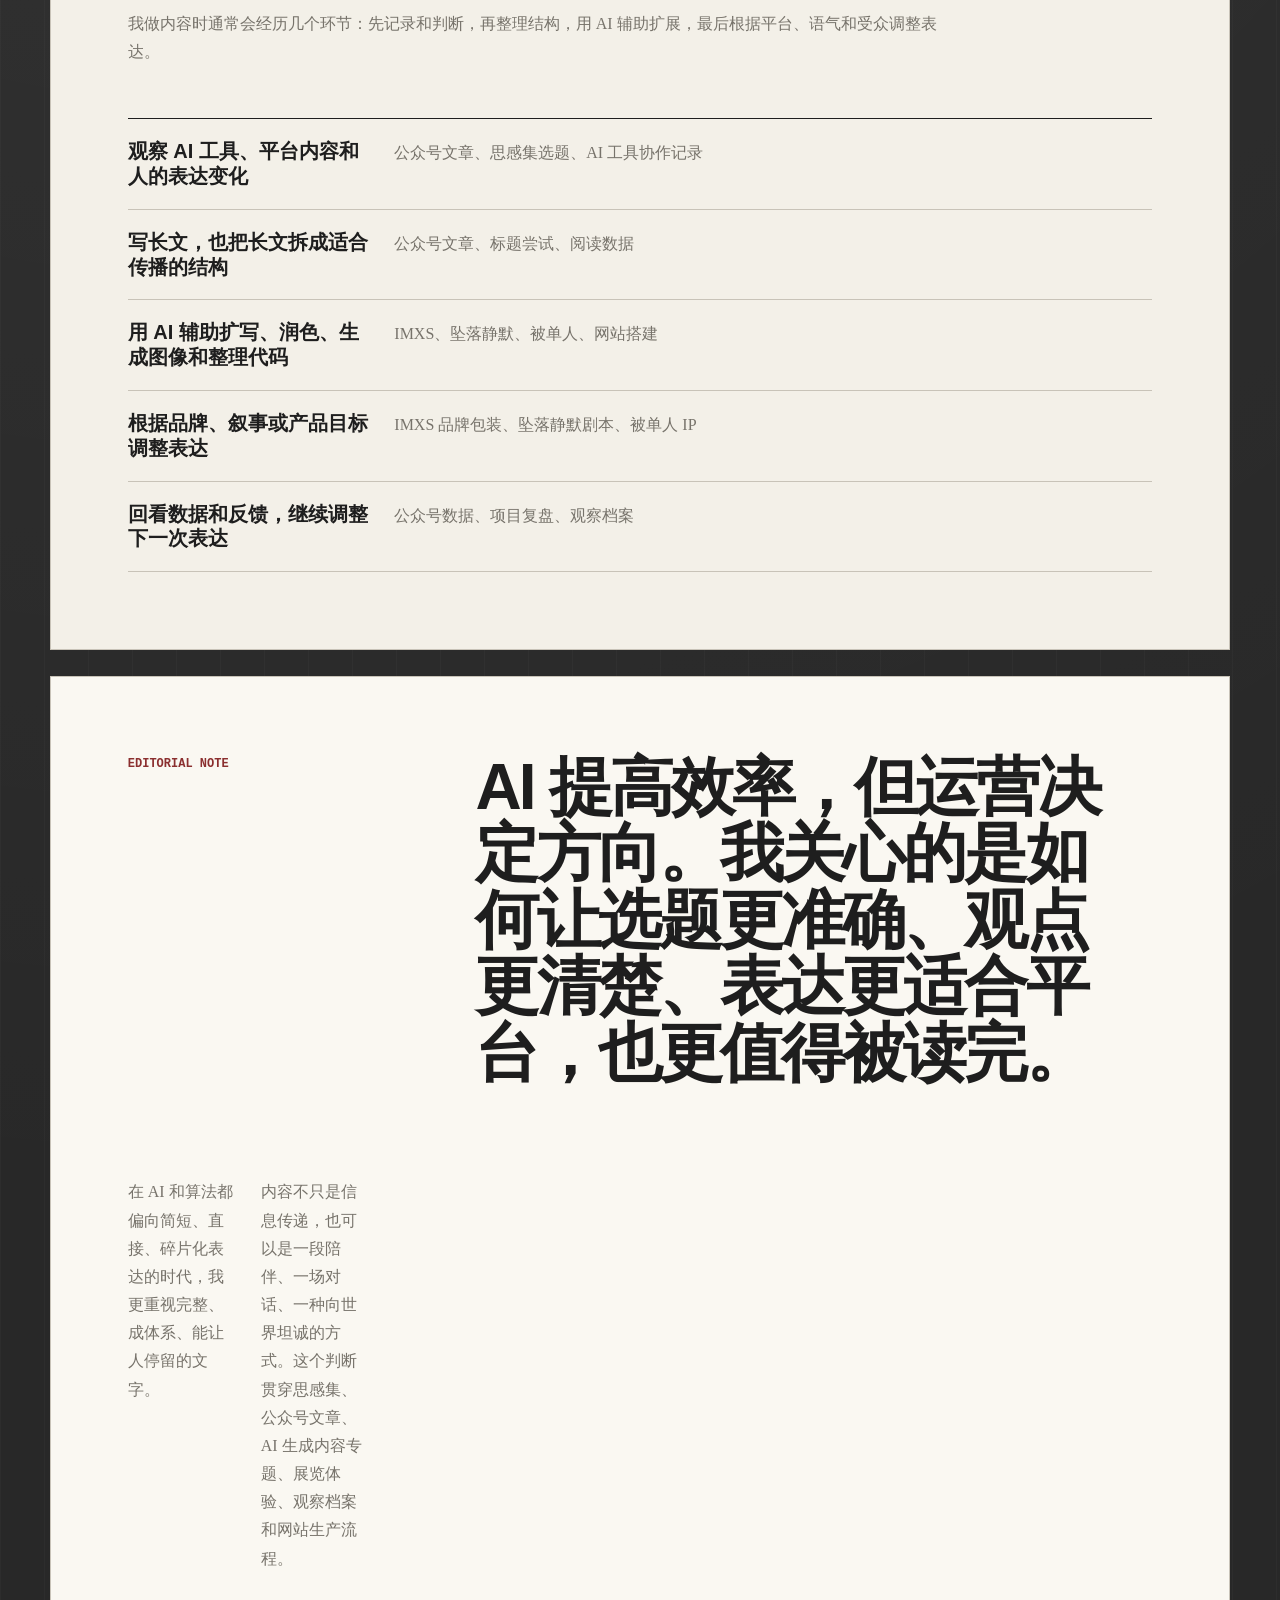
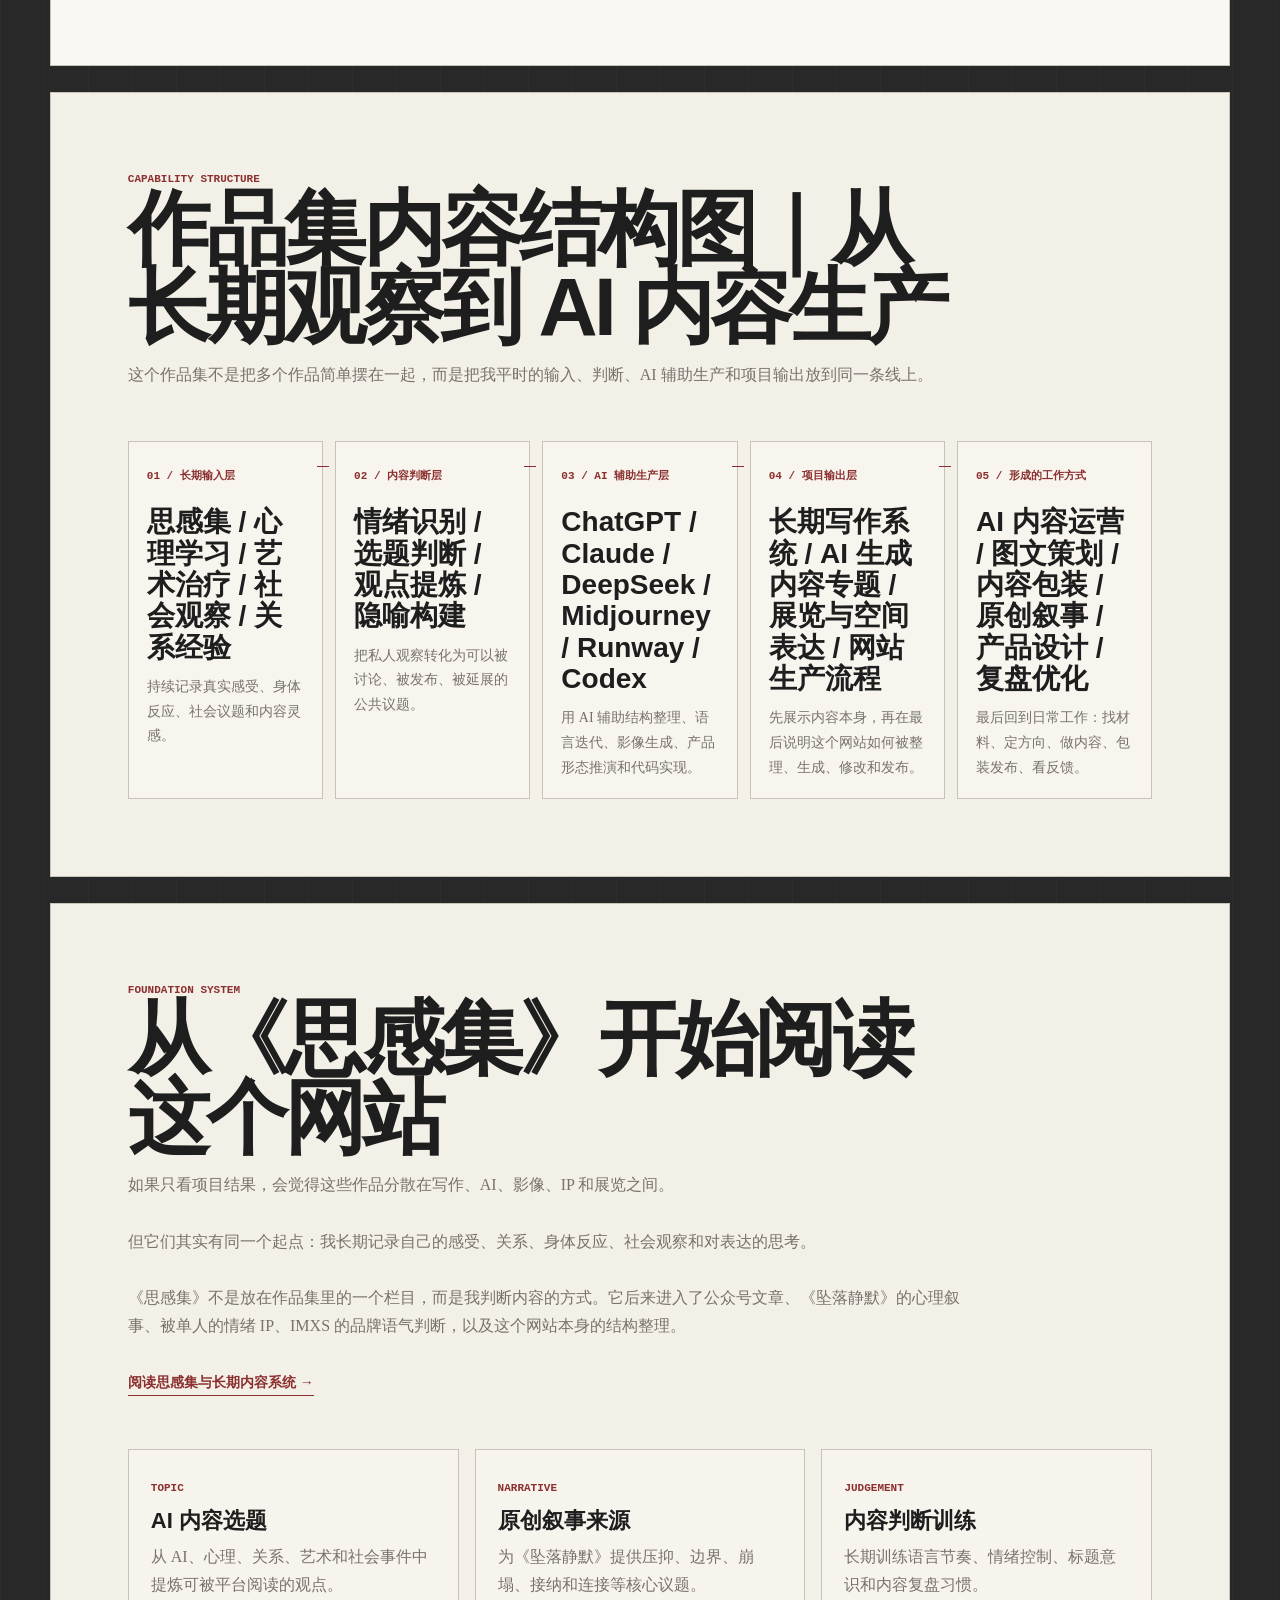
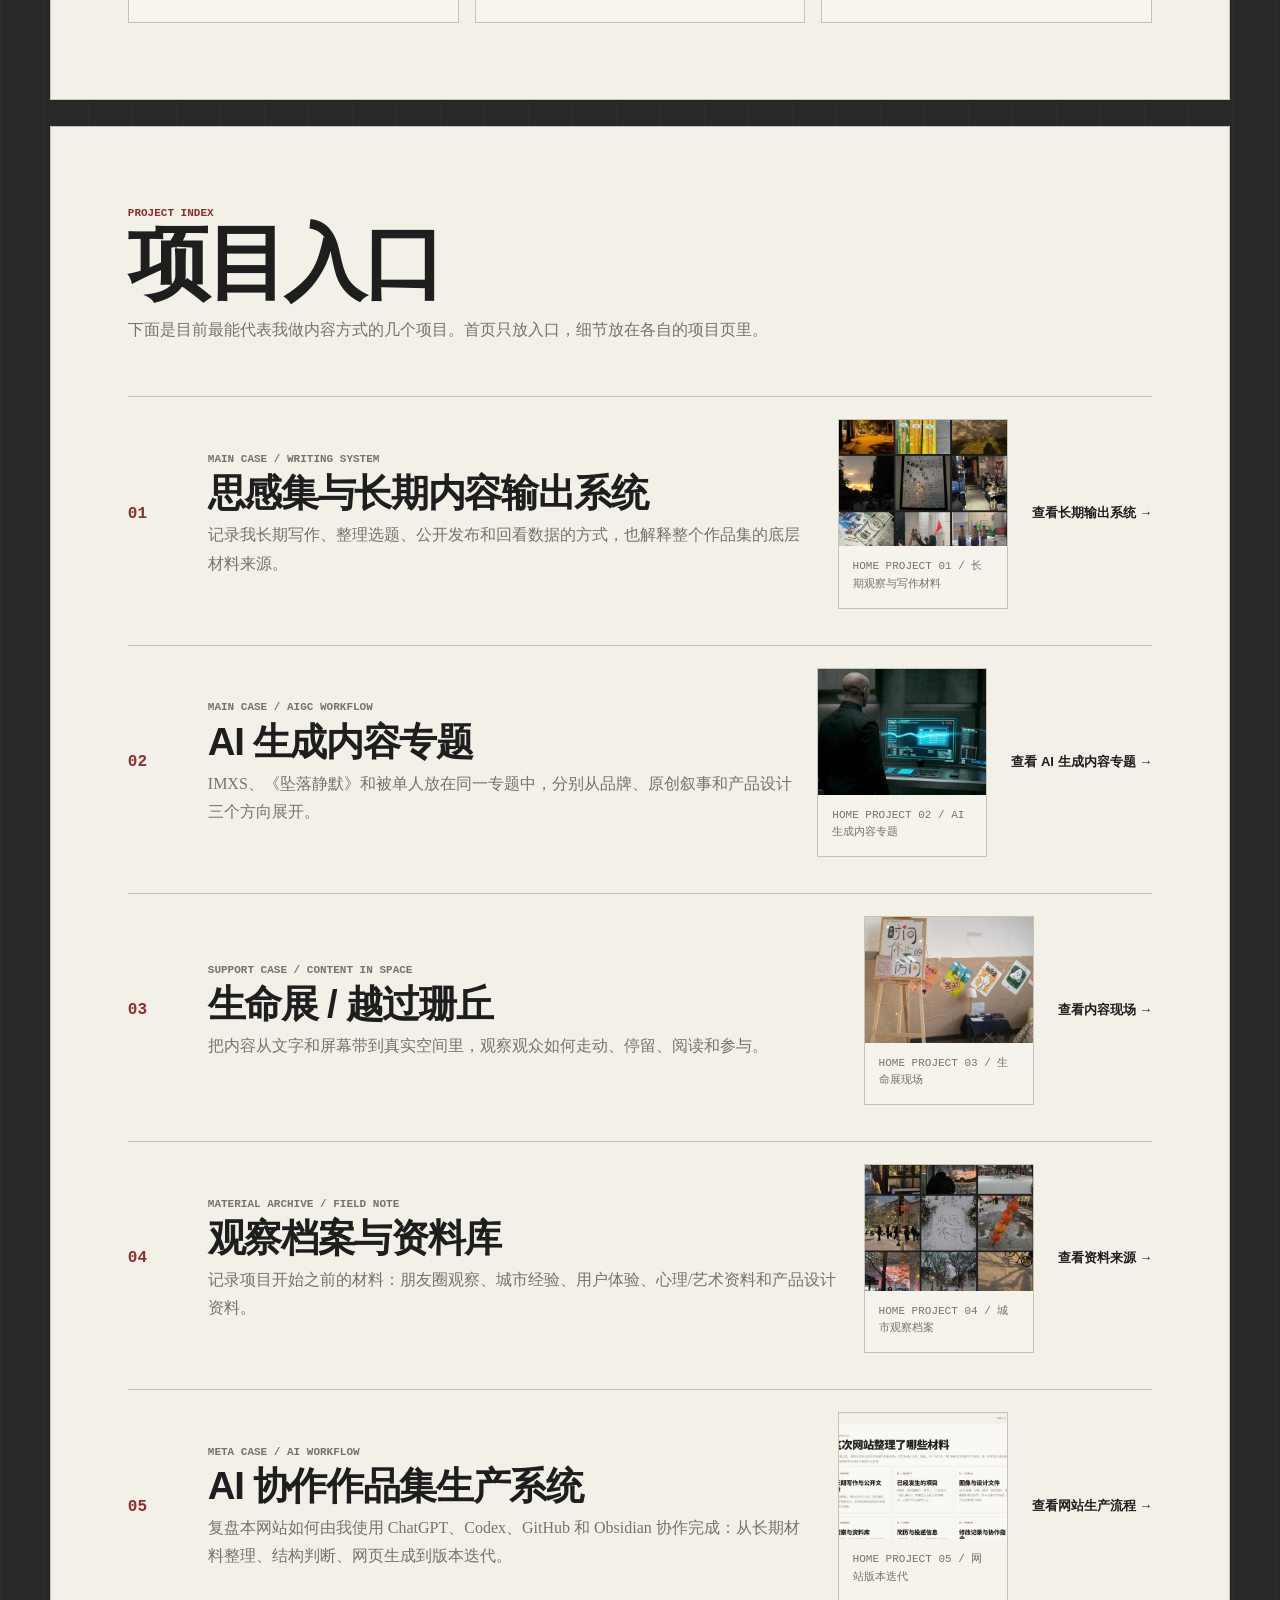
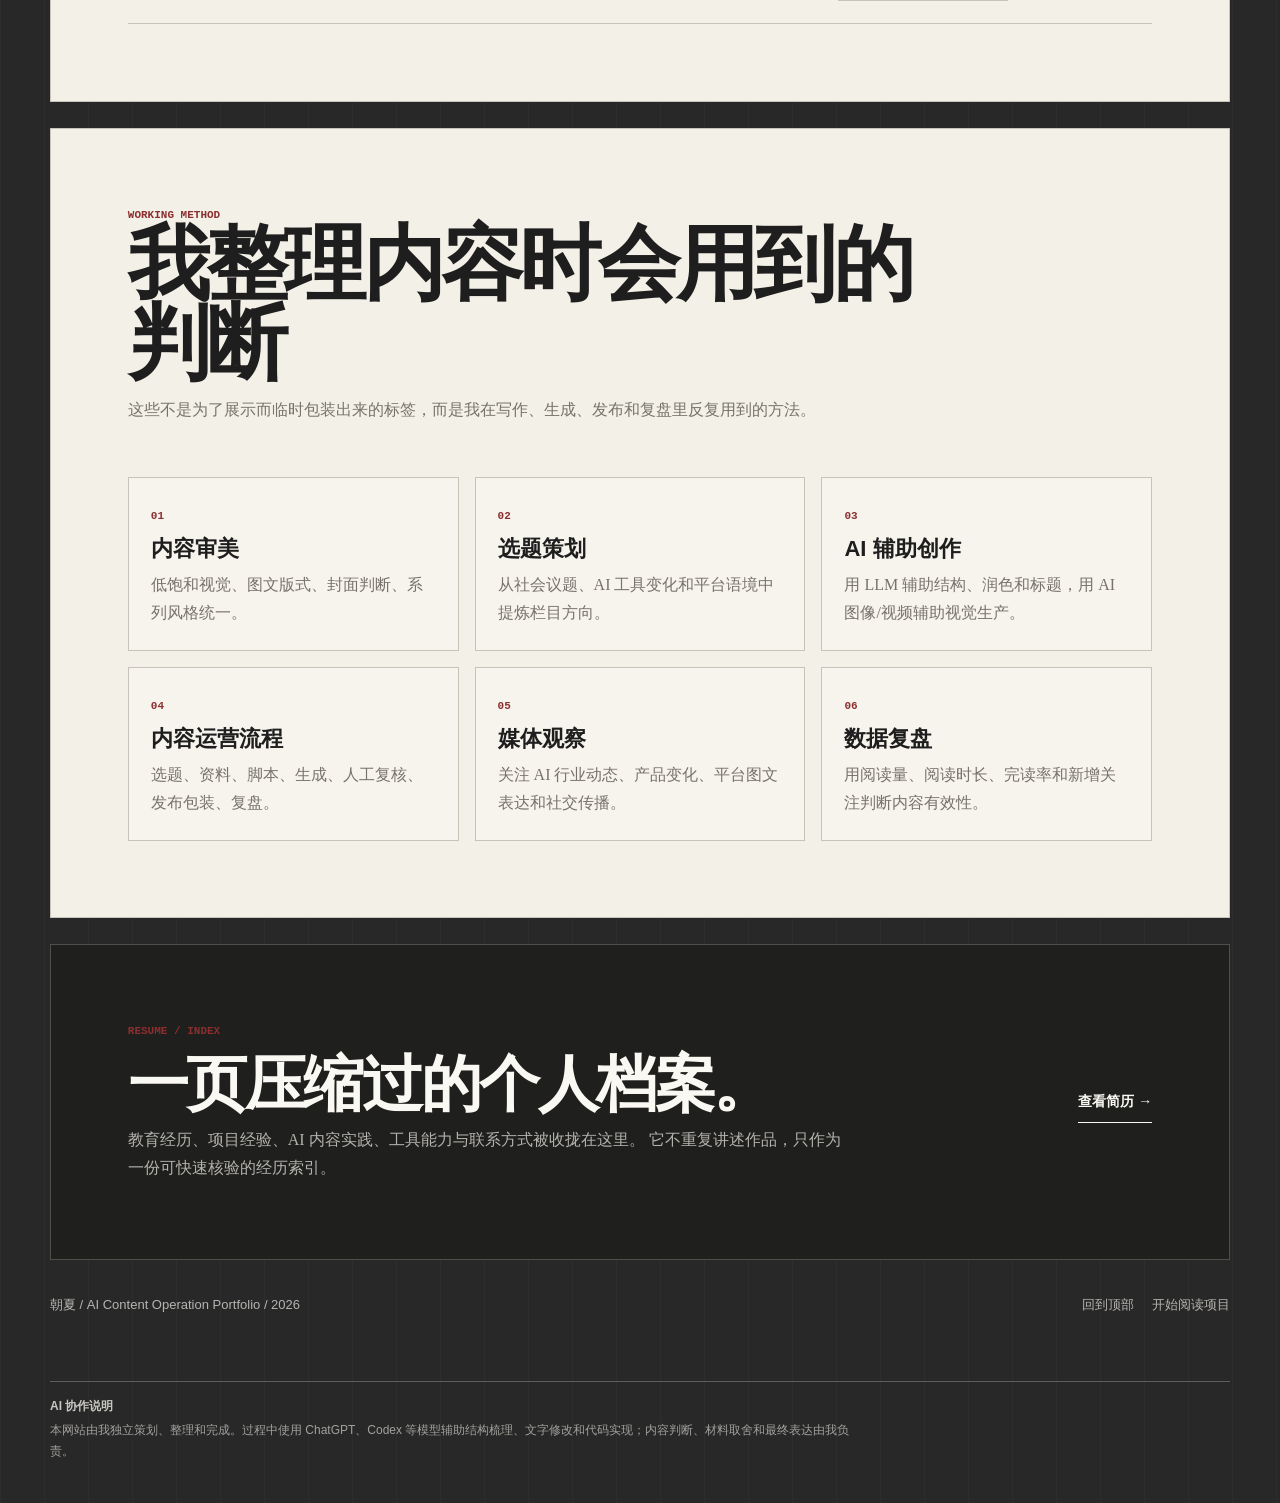
==== commit 2062e891: "Add portfolio evidence and article pages" ====
--- a/portfolio-site/index.html
+++ b/portfolio-site/index.html
@@ -205,10 +205,10 @@
               <h3>思感集与长期内容输出系统</h3>
               <p>记录我长期写作、整理选题、公开发布和回看数据的方式，也解释整个作品集的底层材料来源。</p>
             </div>
-            <div class="evidence-placeholder" data-evidence="home-project-01">
-              <strong>HOME PROJECT 01</strong>
-              <p>待补充：思感集 / 长期写作代表图。</p>
-            </div>
+            <figure class="evidence-media" data-evidence="home-project-01">
+              <img src="./assets/obs-walk.jpg" alt="思感集长期观察与写作材料拼图" />
+              <figcaption>HOME PROJECT 01 / 长期观察与写作材料</figcaption>
+            </figure>
             <strong>查看长期输出系统 →</strong>
           </a>
 
@@ -219,10 +219,10 @@
               <h3>AI 生成内容专题</h3>
               <p>IMXS、《坠落静默》和被单人放在同一专题中，分别从品牌、原创叙事和产品设计三个方向展开。</p>
             </div>
-            <div class="evidence-placeholder" data-evidence="home-project-02">
-              <strong>HOME PROJECT 02</strong>
-              <p>待补充：AI 生成内容专题代表图。</p>
-            </div>
+            <figure class="evidence-media" data-evidence="home-project-02">
+              <img src="./assets/imxs-control-room.jpg" alt="IMXS AI 生成内容专题视觉" />
+              <figcaption>HOME PROJECT 02 / AI 生成内容专题</figcaption>
+            </figure>
             <strong>查看 AI 生成内容专题 →</strong>
           </a>
 
@@ -233,10 +233,10 @@
               <h3>生命展 / 越过珊丘</h3>
               <p>把内容从文字和屏幕带到真实空间里，观察观众如何走动、停留、阅读和参与。</p>
             </div>
-            <div class="evidence-placeholder" data-evidence="home-project-03">
-              <strong>HOME PROJECT 03</strong>
-              <p>待补充：展览体验现场图。</p>
-            </div>
+            <figure class="evidence-media" data-evidence="home-project-03">
+              <img src="./assets/life-exhibition.jpg" alt="北京市第五中学生命展现场" />
+              <figcaption>HOME PROJECT 03 / 生命展现场</figcaption>
+            </figure>
             <strong>查看内容现场 →</strong>
           </a>
 
@@ -247,10 +247,10 @@
               <h3>观察档案与资料库</h3>
               <p>记录项目开始之前的材料：朋友圈观察、城市经验、用户体验、心理/艺术资料和产品设计资料。</p>
             </div>
-            <div class="evidence-placeholder" data-evidence="home-project-04">
-              <strong>HOME PROJECT 04</strong>
-              <p>待补充：观察档案材料图。</p>
-            </div>
+            <figure class="evidence-media" data-evidence="home-project-04">
+              <img src="./assets/obs-snow.jpg" alt="城市散步与观察档案照片拼图" />
+              <figcaption>HOME PROJECT 04 / 城市观察档案</figcaption>
+            </figure>
             <strong>查看资料来源 →</strong>
           </a>
 
@@ -261,10 +261,10 @@
               <h3>AI 协作作品集生产系统</h3>
               <p>复盘本网站如何由我使用 ChatGPT、Codex、GitHub 和 Obsidian 协作完成：从长期材料整理、结构判断、网页生成到版本迭代。</p>
             </div>
-            <div class="evidence-placeholder" data-evidence="home-project-05">
-              <strong>HOME PROJECT 05</strong>
-              <p>待补充：网站生产流程截图。</p>
-            </div>
+            <figure class="evidence-media" data-evidence="home-project-05">
+              <img src="./assets/version-gallery/v6.png" alt="作品集网站迭代版本截图" />
+              <figcaption>HOME PROJECT 05 / 网站版本迭代</figcaption>
+            </figure>
             <strong>查看网站生产流程 →</strong>
           </a>
         </div>
--- a/portfolio-site/styles.css
+++ b/portfolio-site/styles.css
@@ -529,6 +529,41 @@
   color: inherit;
 }
 
+.evidence-media {
+  margin: 0;
+  border: 1px solid var(--color-line);
+  background: rgba(250, 248, 242, 0.5);
+}
+
+.evidence-media img {
+  display: block;
+  width: 100%;
+  aspect-ratio: 4 / 3;
+  object-fit: cover;
+}
+
+.evidence-media.document img {
+  object-fit: contain;
+  background: #f7f5ef;
+}
+
+.evidence-media figcaption {
+  padding: 12px 14px 14px;
+  color: var(--color-text-muted);
+  font-family: var(--mono);
+  font-size: 11px;
+  line-height: 1.6;
+}
+
+.dark .evidence-media {
+  border-color: var(--color-line-dark);
+  background: rgba(250, 248, 242, 0.05);
+}
+
+.dark .evidence-media figcaption {
+  color: rgba(250, 248, 242, 0.72);
+}
+
 .dark .evidence-placeholder {
   border-color: var(--color-line-dark);
   background:
@@ -633,6 +668,55 @@
   font-weight: 600;
 }
 
+.theme-note {
+  max-width: 760px;
+  margin: 18px 0 24px;
+  color: var(--color-text-muted);
+  line-height: 1.9;
+}
+
+.theme-tags {
+  margin: 18px 0 32px;
+}
+
+.theme-grid {
+  margin-top: 24px;
+}
+
+.article-page {
+  width: min(var(--max), calc(100% - 28px));
+  margin: 22px auto 64px;
+}
+
+.article-body {
+  padding: clamp(30px, 6vw, 76px);
+  background: var(--color-paper-light);
+  border: 1px solid var(--color-line);
+}
+
+.article-body > h1 {
+  max-width: 900px;
+  margin-bottom: 18px;
+  font-size: clamp(42px, 7vw, 86px);
+  line-height: 1.02;
+  letter-spacing: -0.055em;
+}
+
+.article-body .project-section {
+  width: 100%;
+  margin-inline: 0;
+}
+
+.article-text {
+  max-width: 760px;
+}
+
+.article-text p {
+  margin-bottom: 1.35em;
+  font-size: clamp(17px, 1.6vw, 20px);
+  line-height: 2;
+}
+
 .evidence-card .inline-link,
 .path-card .inline-link,
 .sample-card .inline-link {
@@ -653,6 +737,14 @@
   padding: 18px;
   border: 1px solid var(--color-line);
   background: rgba(250, 248, 242, 0.36);
+}
+
+.version-sheet > .evidence-media img {
+  height: 100%;
+  min-height: 220px;
+  aspect-ratio: auto;
+  object-fit: cover;
+  object-position: top;
 }
 
 .version-sheet figcaption {
@@ -1083,6 +1175,12 @@
   .subtle-link {
     margin-left: 0;
   }
+
+  .evidence-card .inline-link,
+  .sample-card .inline-link,
+  .article-card .inline-link {
+    margin-right: 14px;
+  }
 }
 
 @media (max-width: 560px) {
@@ -1134,6 +1232,14 @@
     padding: 28px 20px;
   }
 
+  .article-page {
+    width: min(100% - 24px, var(--max));
+  }
+
+  .article-body {
+    padding: 28px 20px;
+  }
+
   .fit-table div {
     grid-template-columns: 1fr;
     gap: 6px;
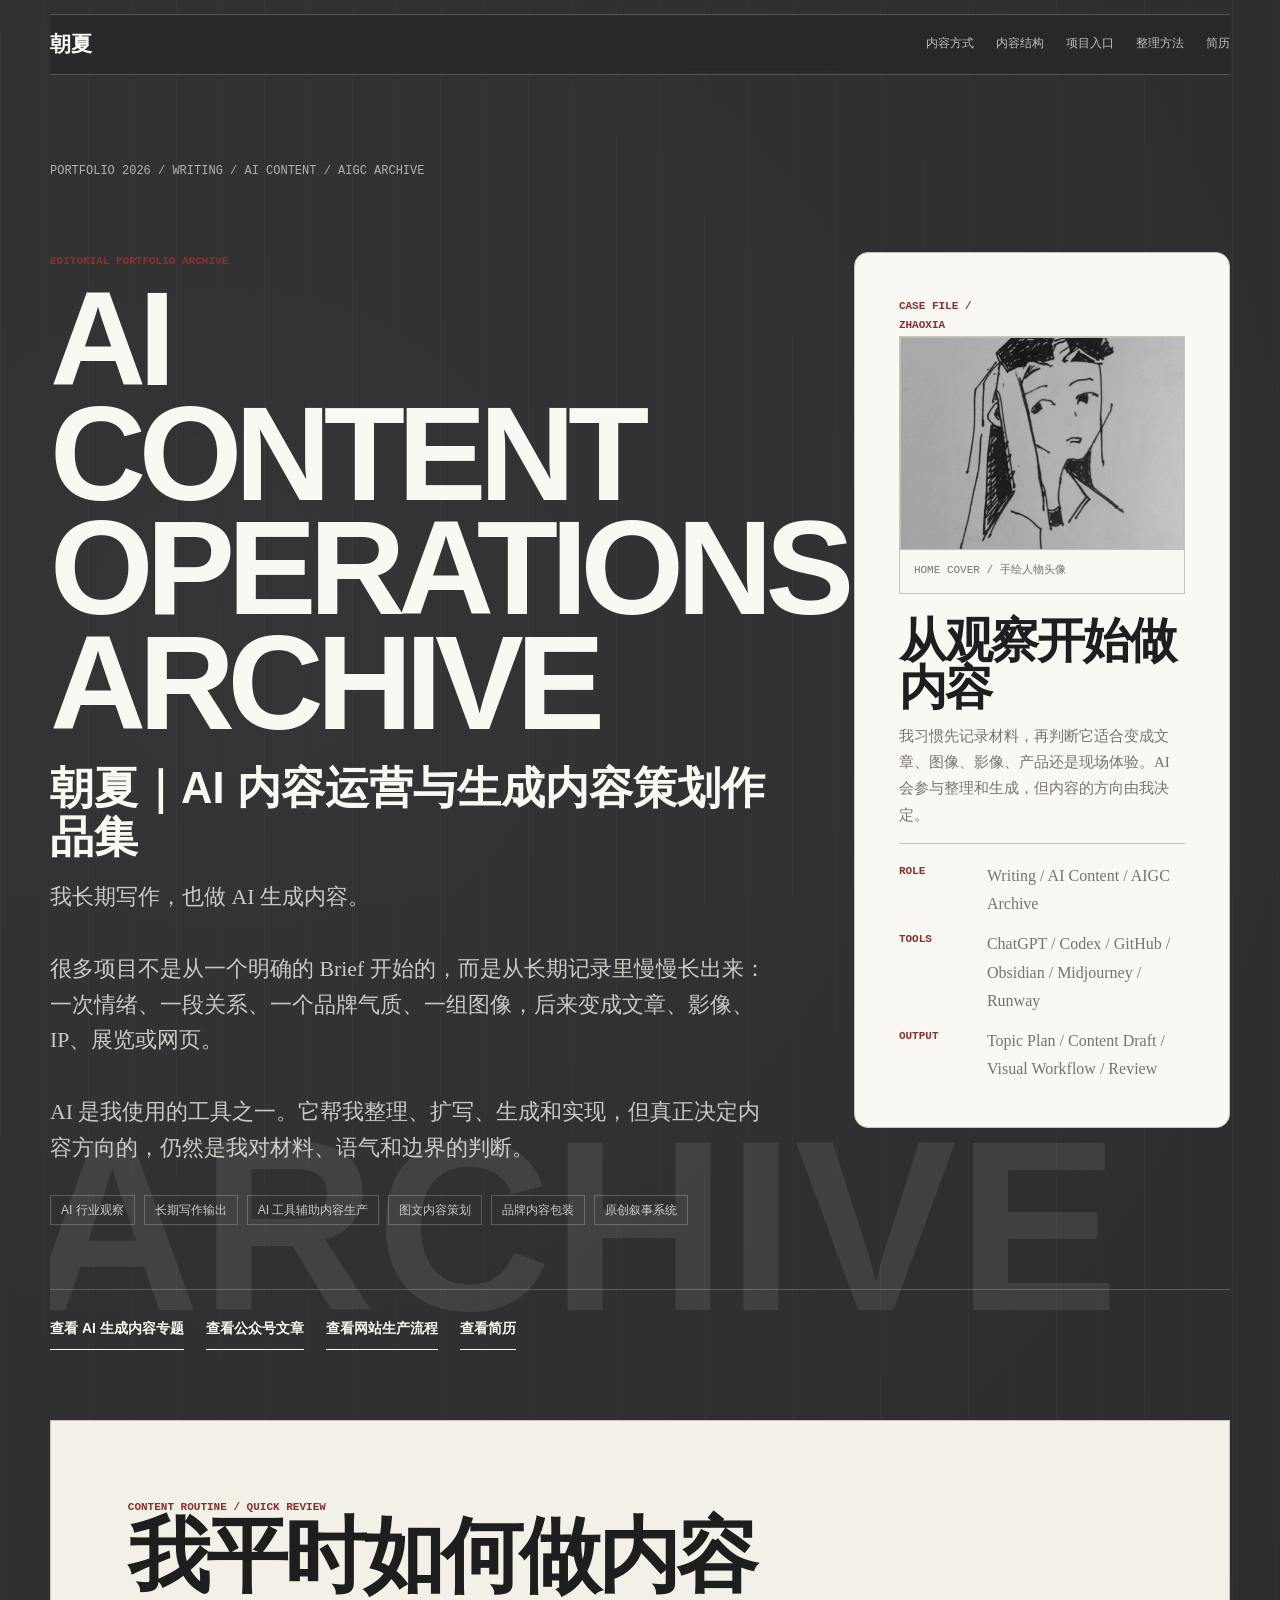
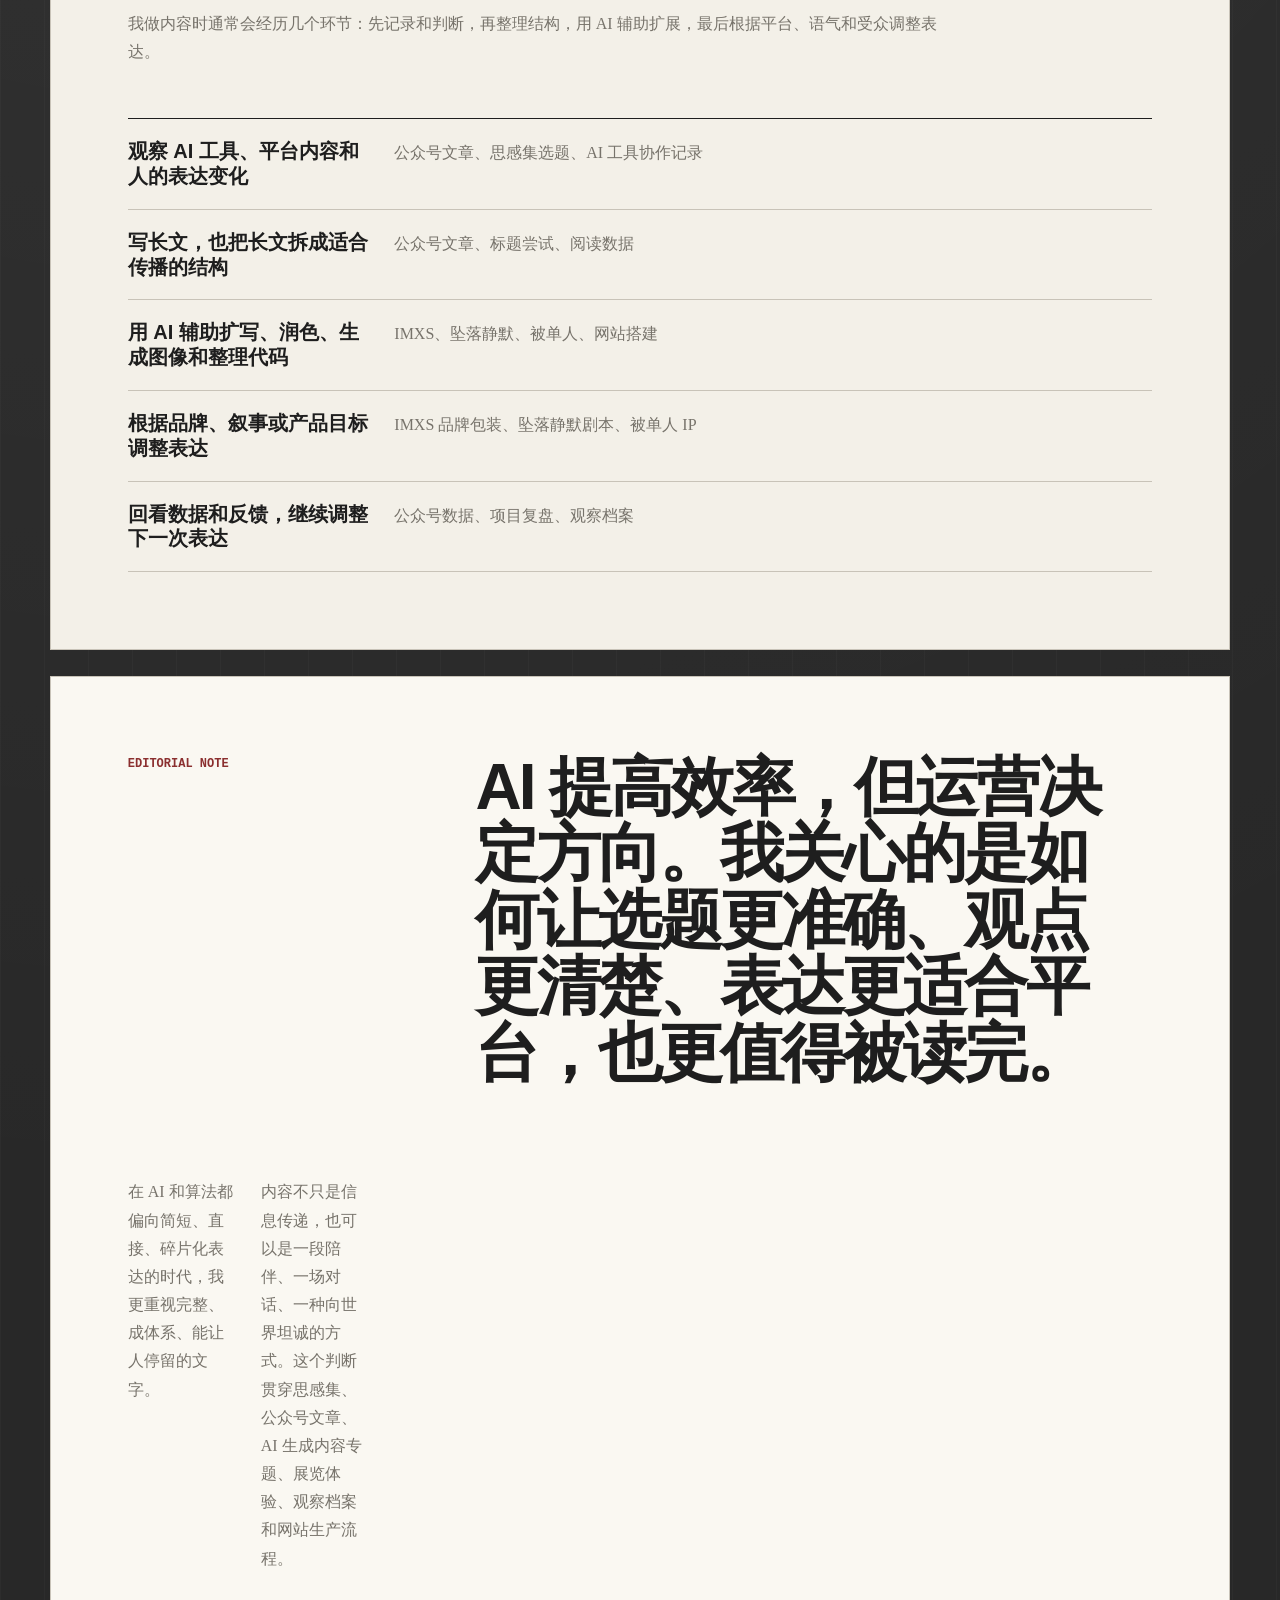
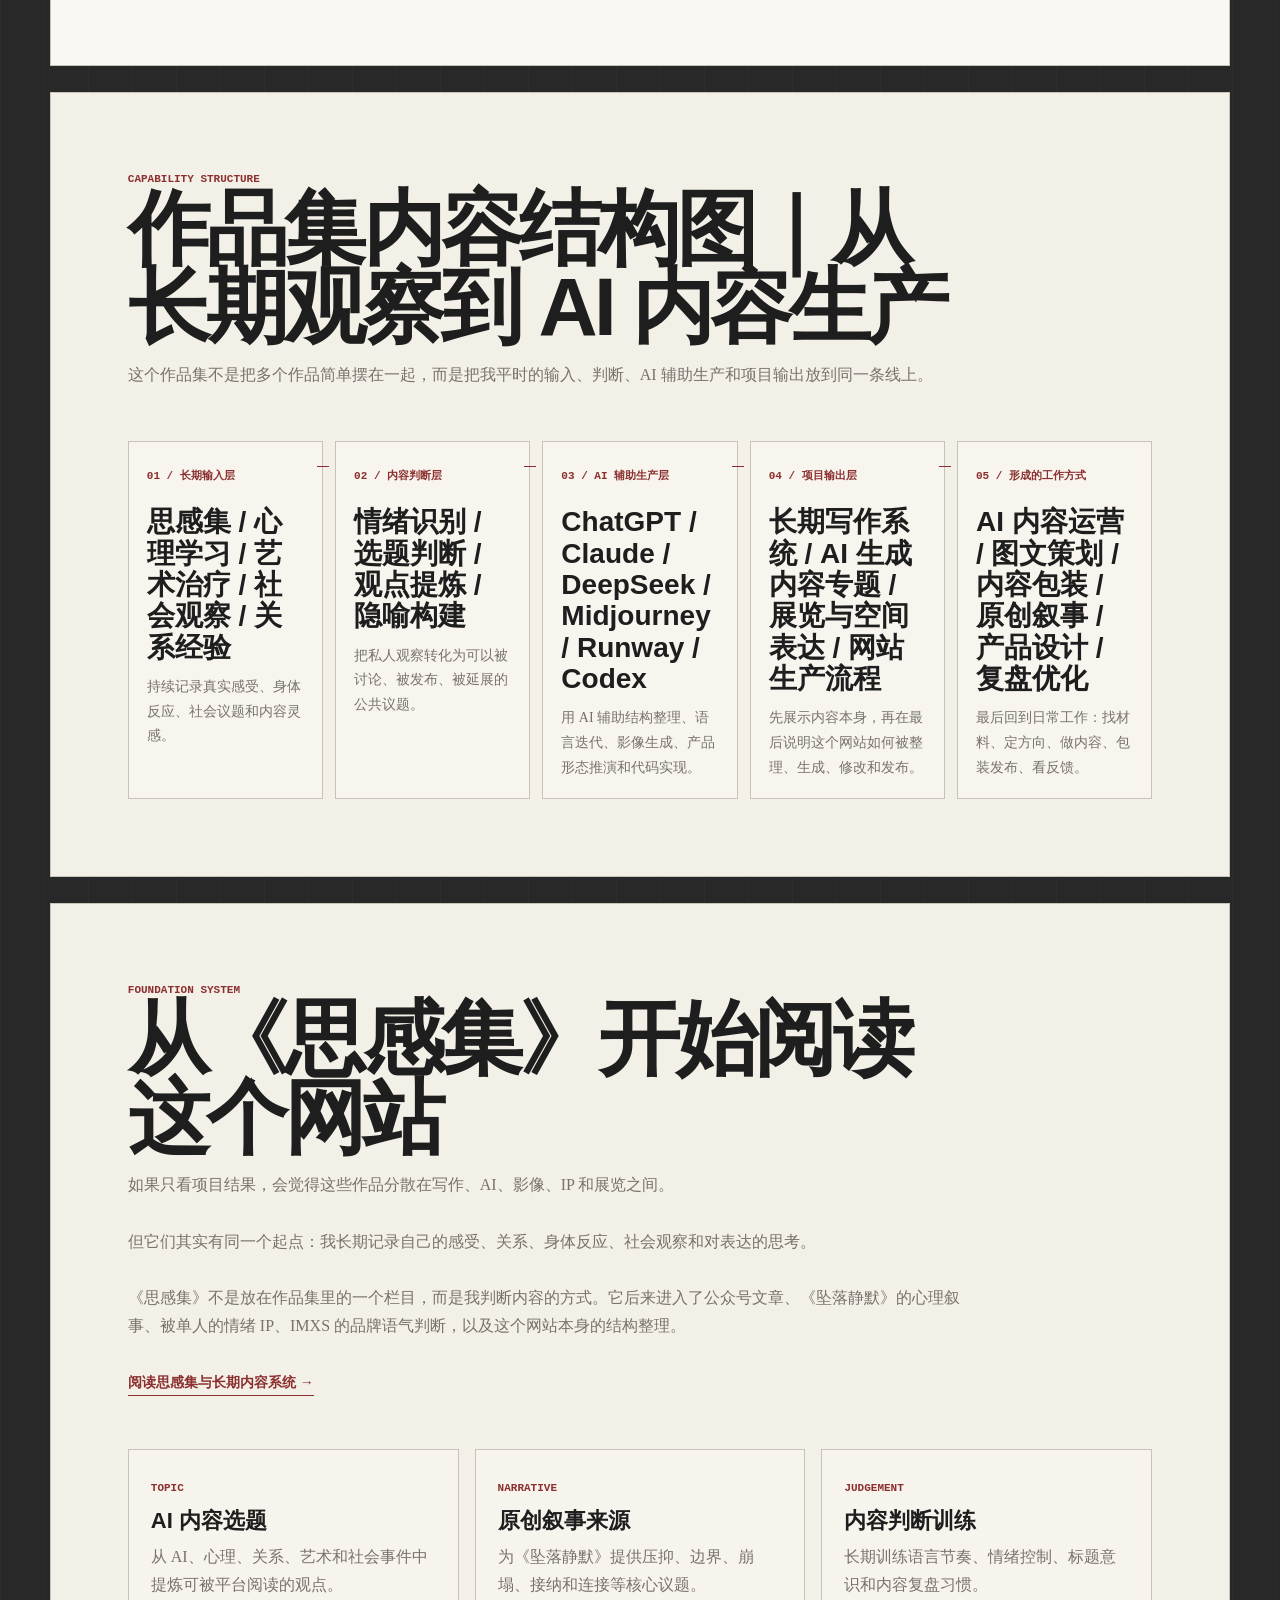
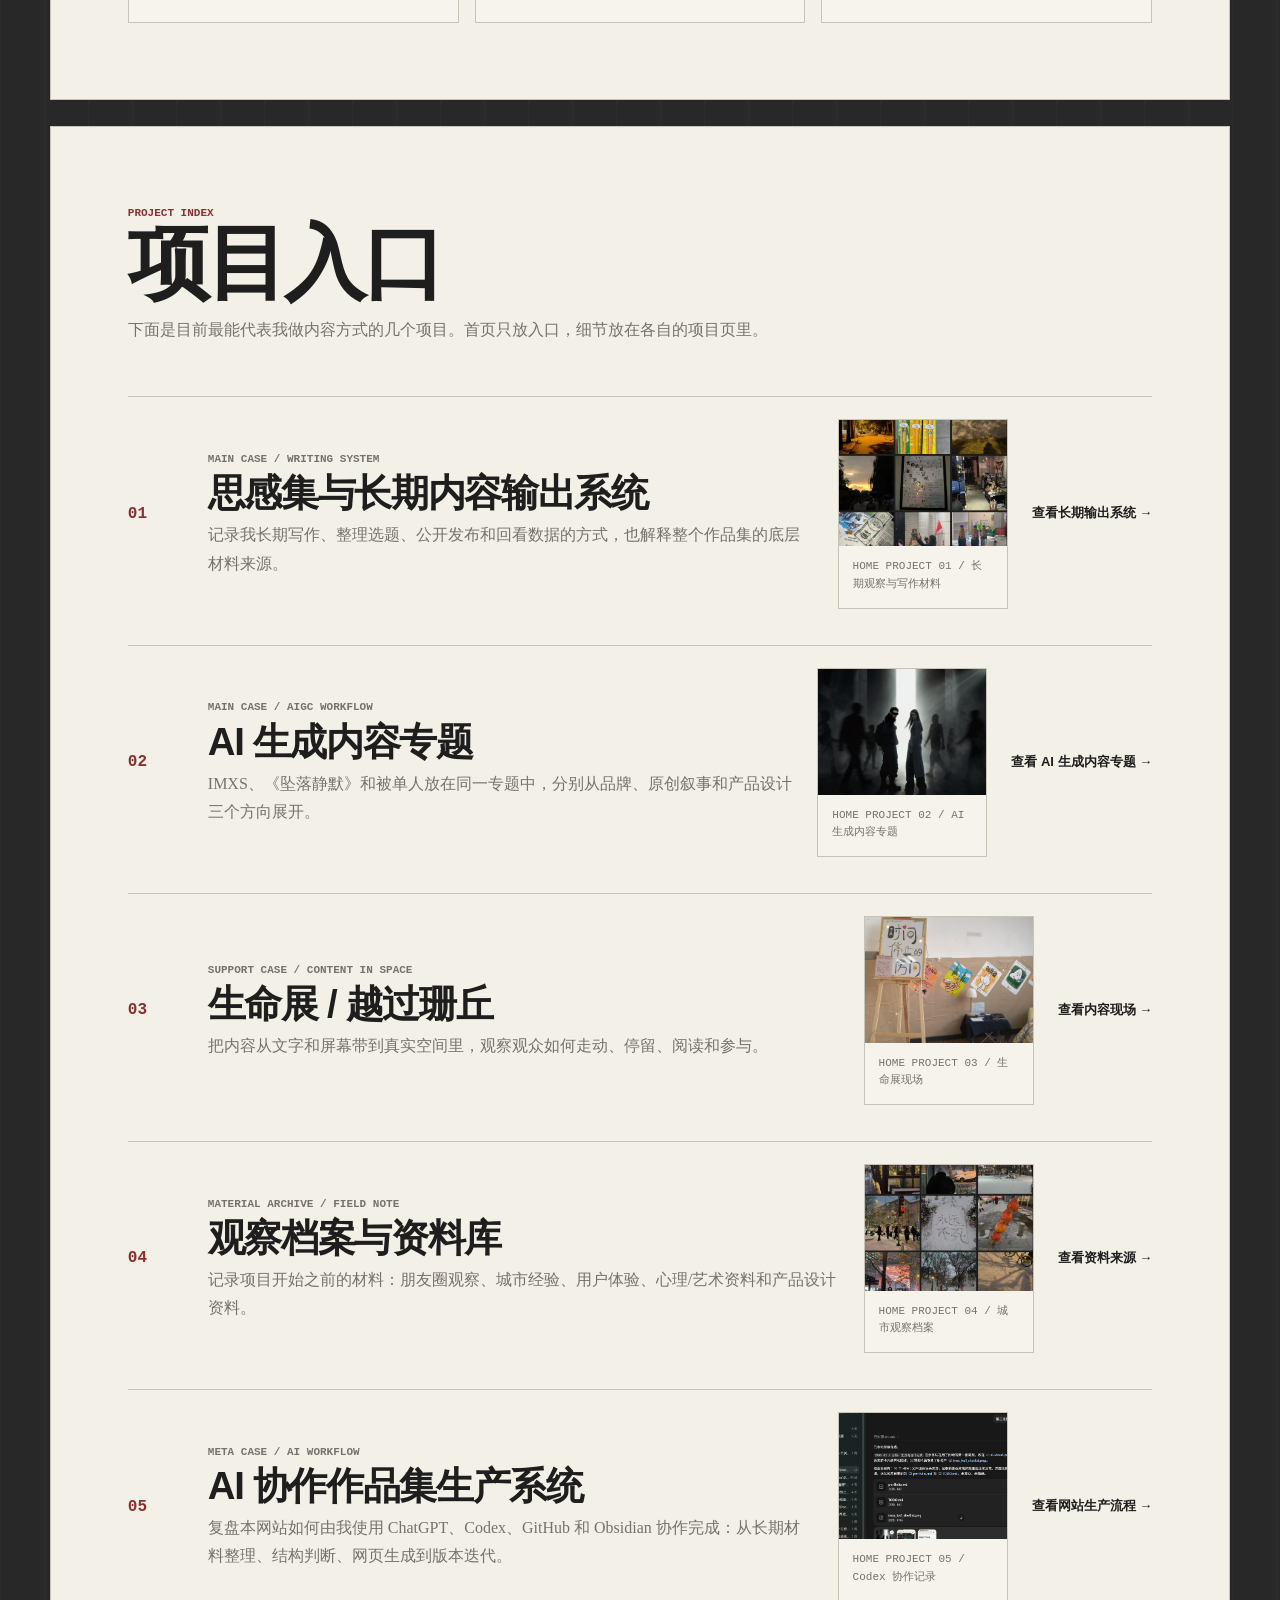
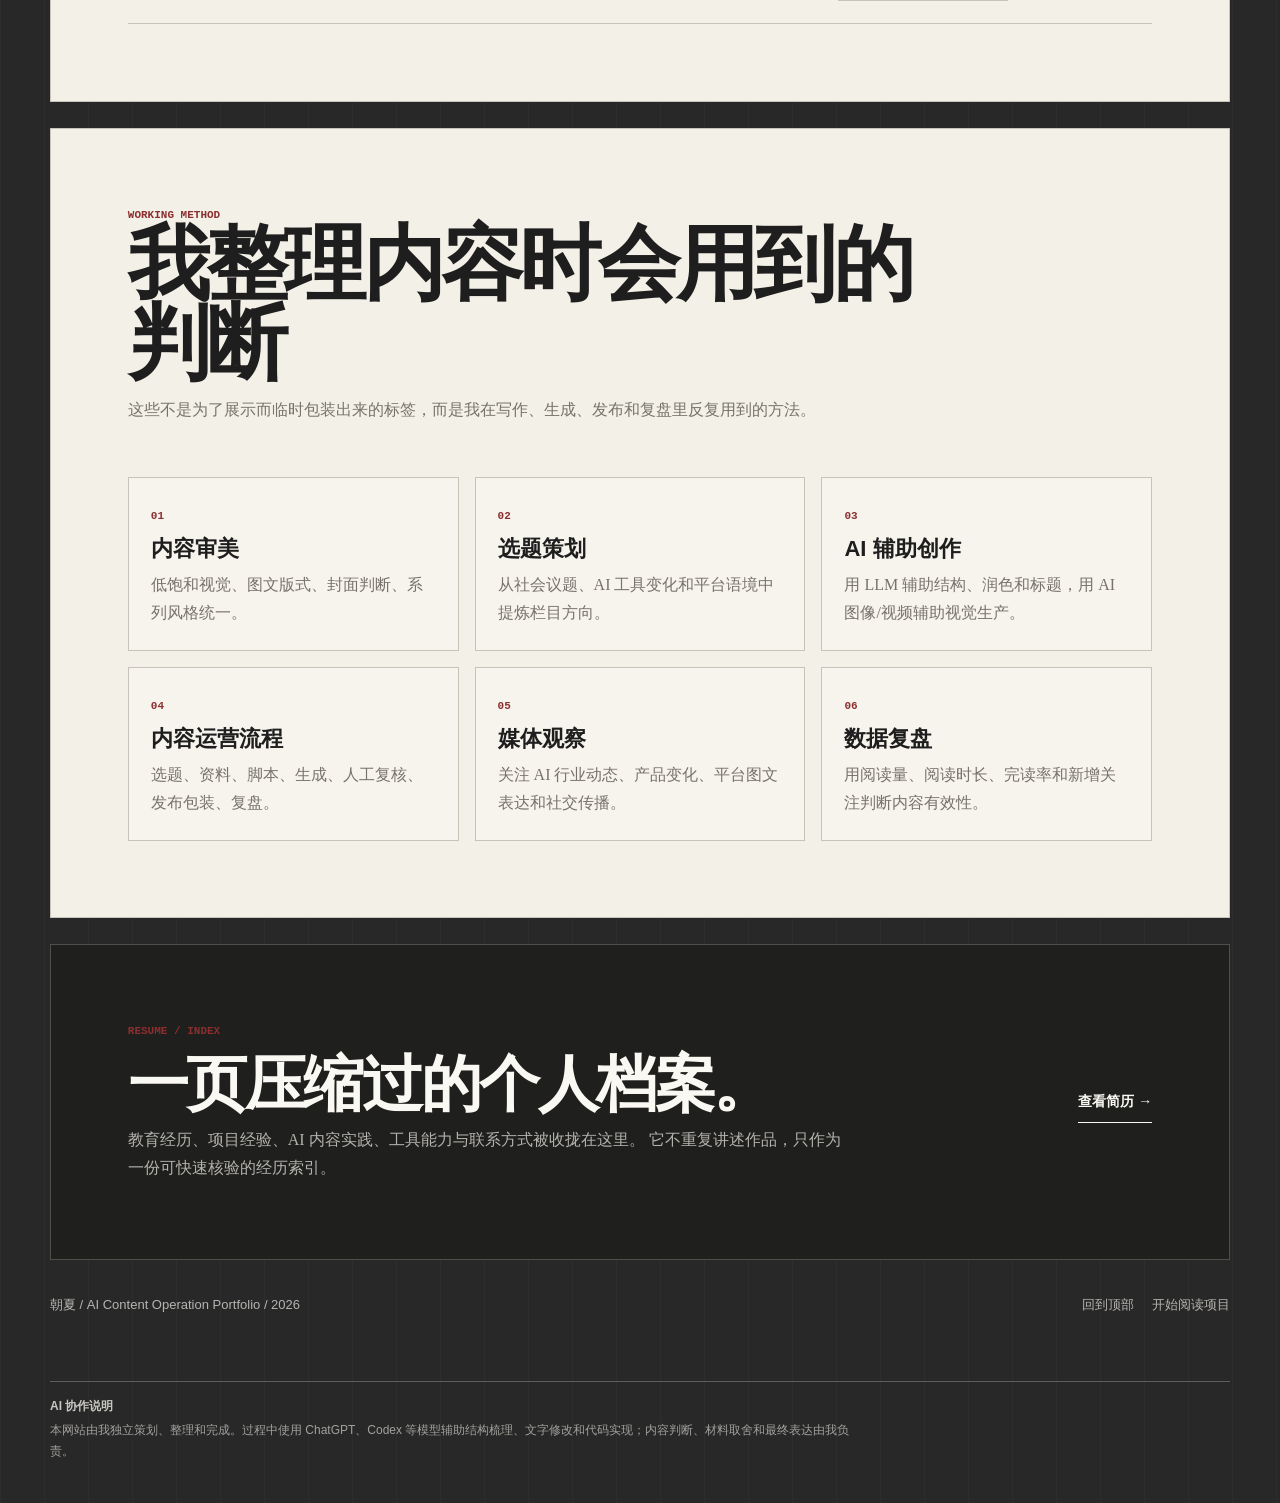
==== commit f15797f8: "Update portfolio evidence images" ====
--- a/portfolio-site/index.html
+++ b/portfolio-site/index.html
@@ -50,10 +50,10 @@
 
           <aside class="cover-sheet" aria-label="作品集档案封面摘要">
             <div class="sheet-caption">CASE FILE / ZHAOXIA</div>
-            <div class="evidence-placeholder" data-evidence="home-cover">
-              <strong>HOME COVER</strong>
-              <p>待补充：首页封面代表图。</p>
-            </div>
+            <figure class="evidence-media" data-evidence="home-cover">
+              <img src="./assets/home-cover-drawing.jpg" alt="手绘人物头像，作为首页封面代表图" />
+              <figcaption>HOME COVER / 手绘人物头像</figcaption>
+            </figure>
             <h2>从观察开始做内容</h2>
             <p>
               我习惯先记录材料，再判断它适合变成文章、图像、影像、产品还是现场体验。AI 会参与整理和生成，但内容的方向由我决定。
@@ -220,7 +220,7 @@
               <p>IMXS、《坠落静默》和被单人放在同一专题中，分别从品牌、原创叙事和产品设计三个方向展开。</p>
             </div>
             <figure class="evidence-media" data-evidence="home-project-02">
-              <img src="./assets/imxs-control-room.jpg" alt="IMXS AI 生成内容专题视觉" />
+              <img src="./assets/evidence/falling_silence_glance.jpg" alt="坠落静默 AI 生成内容专题视觉" />
               <figcaption>HOME PROJECT 02 / AI 生成内容专题</figcaption>
             </figure>
             <strong>查看 AI 生成内容专题 →</strong>
@@ -262,8 +262,8 @@
               <p>复盘本网站如何由我使用 ChatGPT、Codex、GitHub 和 Obsidian 协作完成：从长期材料整理、结构判断、网页生成到版本迭代。</p>
             </div>
             <figure class="evidence-media" data-evidence="home-project-05">
-              <img src="./assets/version-gallery/v6.png" alt="作品集网站迭代版本截图" />
-              <figcaption>HOME PROJECT 05 / 网站版本迭代</figcaption>
+              <img src="./assets/version-gallery/codex-dialogue-record-latest.png" alt="Codex 协作修改记录截图" />
+              <figcaption>HOME PROJECT 05 / Codex 协作记录</figcaption>
             </figure>
             <strong>查看网站生产流程 →</strong>
           </a>
--- a/portfolio-site/styles.css
+++ b/portfolio-site/styles.css
@@ -1130,14 +1130,45 @@
   }
 
   .index-item {
-    grid-template-columns: 44px minmax(0, 1fr);
-  }
-
+    grid-template-columns: 1fr;
+    gap: 14px;
+    align-items: start;
+    padding: 20px 0 24px;
+  }
+
+  .index-item > div,
   .index-item img,
   .index-item > .evidence-placeholder,
   .index-item > strong {
-    grid-column: 2;
+    grid-column: 1;
+    justify-self: stretch;
+  }
+
+  .index-item img,
+  .index-item > .evidence-placeholder {
+    width: 100%;
+    min-height: 220px;
+    aspect-ratio: 4 / 3;
+    object-fit: cover;
+  }
+
+  .index-item > strong {
     justify-self: start;
+  }
+
+  .item-number {
+    font-size: 14px;
+  }
+
+  .item-type {
+    display: inline-flex;
+    width: fit-content;
+    min-height: 26px;
+    padding: 2px 8px;
+    border: 1px solid var(--color-line);
+    background: rgba(250, 248, 242, 0.58);
+    font-size: 10px;
+    letter-spacing: 0.04em;
   }
 
   .matrix-grid,
@@ -1254,13 +1285,7 @@
   }
 
   .index-item {
-    grid-template-columns: 32px minmax(0, 1fr);
-    gap: 14px;
-  }
-
-  .index-item img,
-  .index-item > .evidence-placeholder {
-    width: 100%;
+    padding: 18px 0 22px;
   }
 
   .resume-entry,
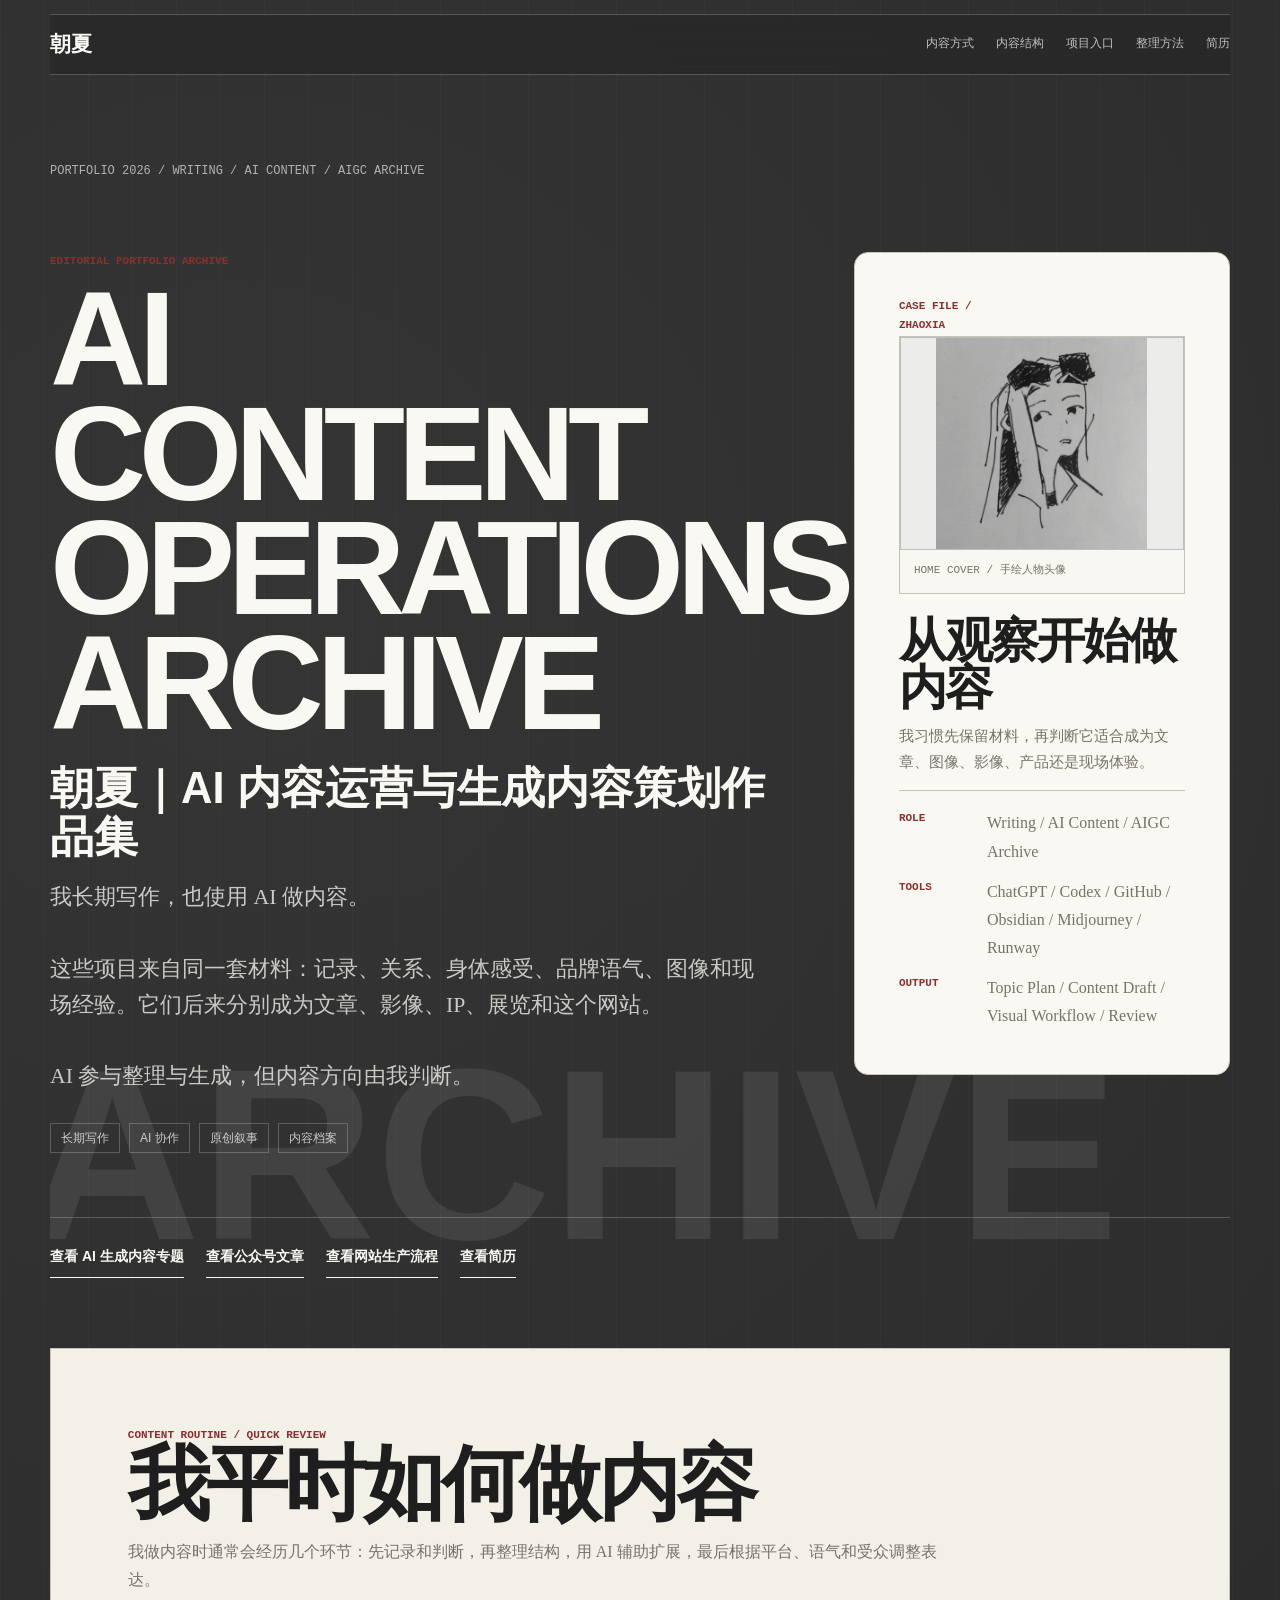
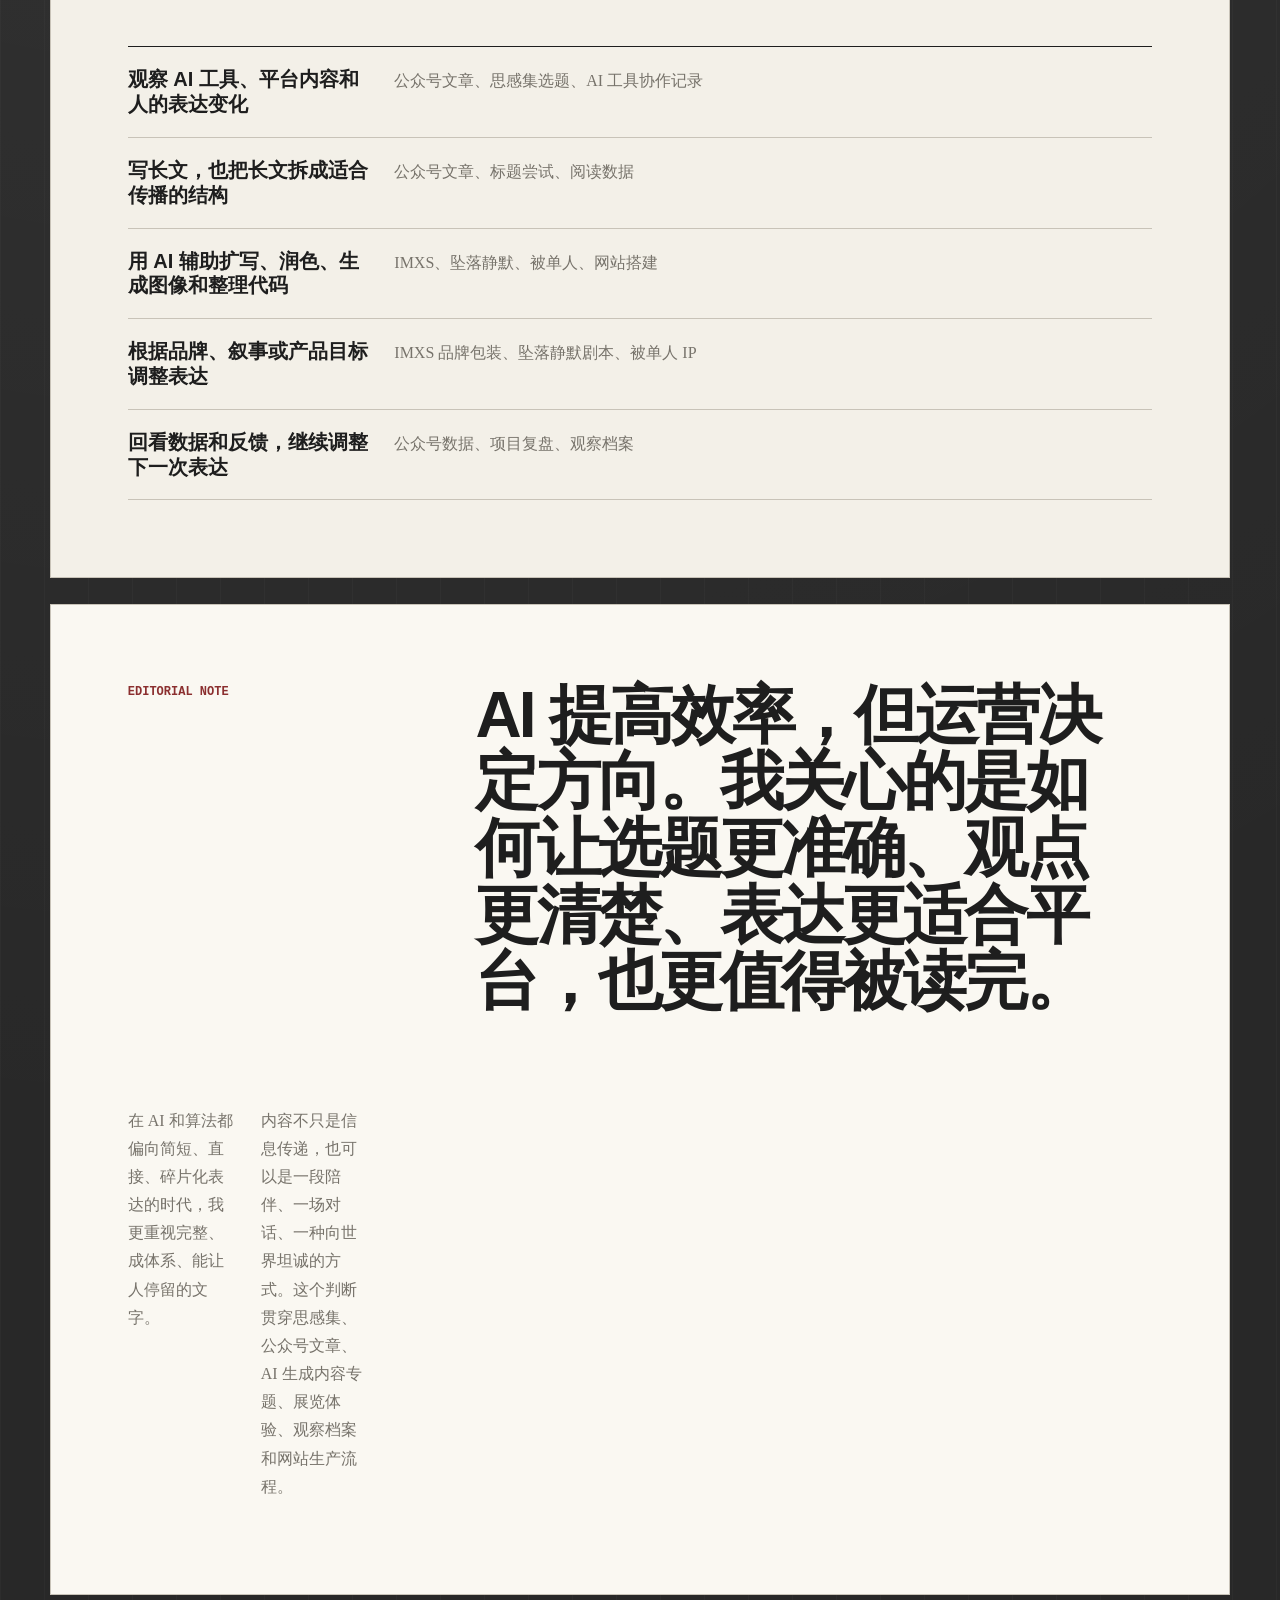
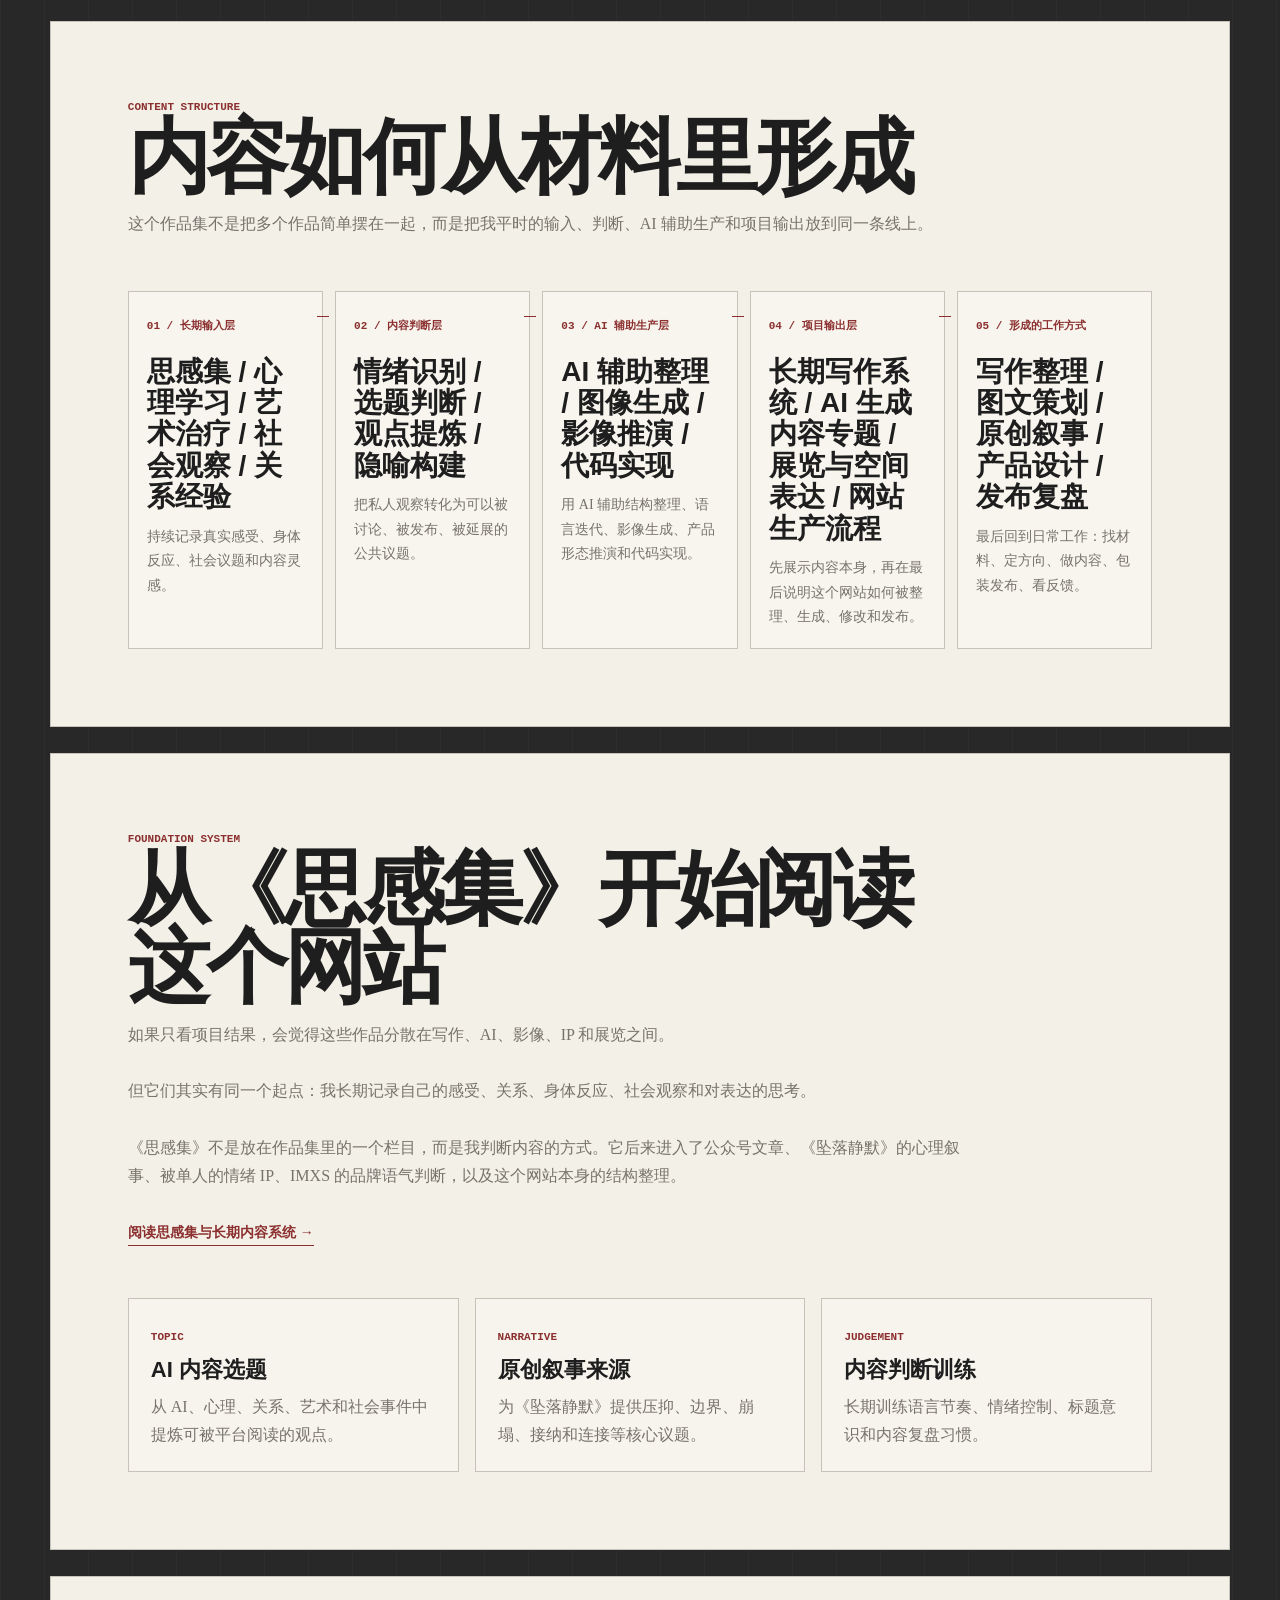
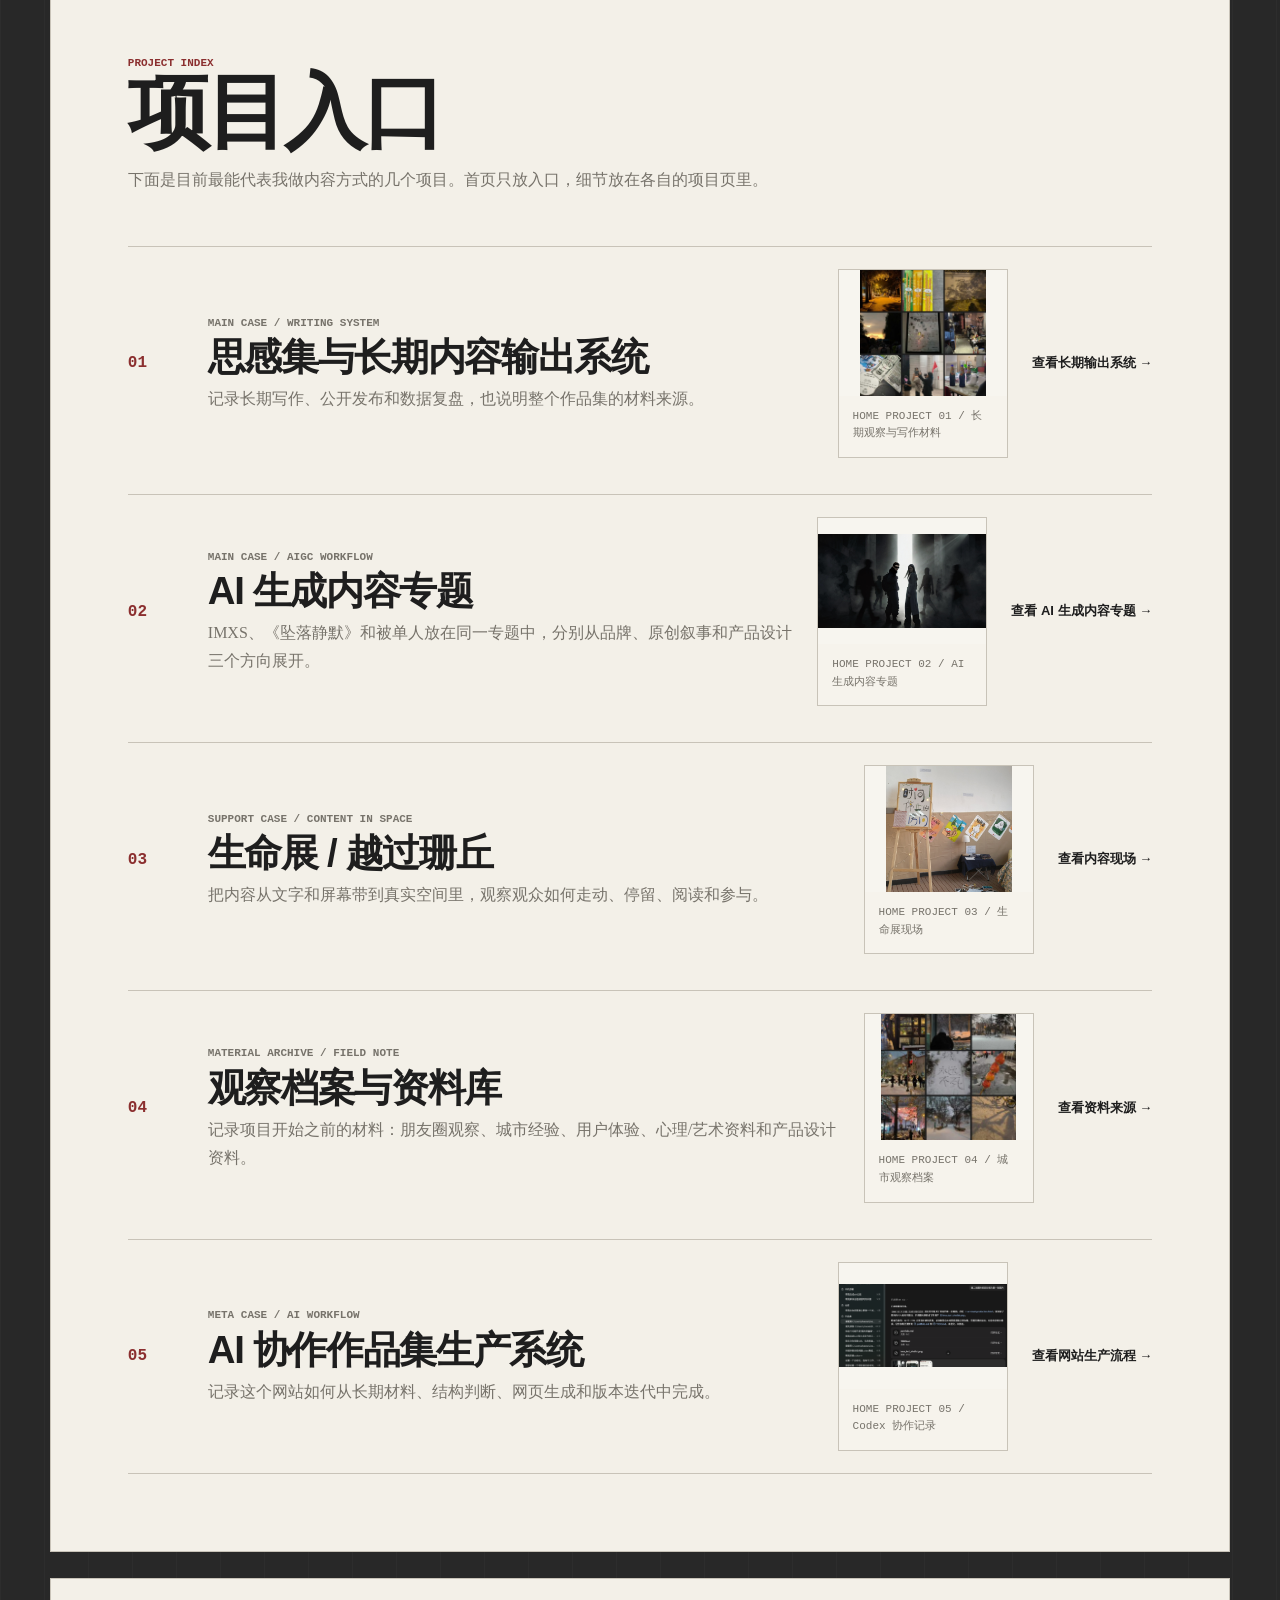
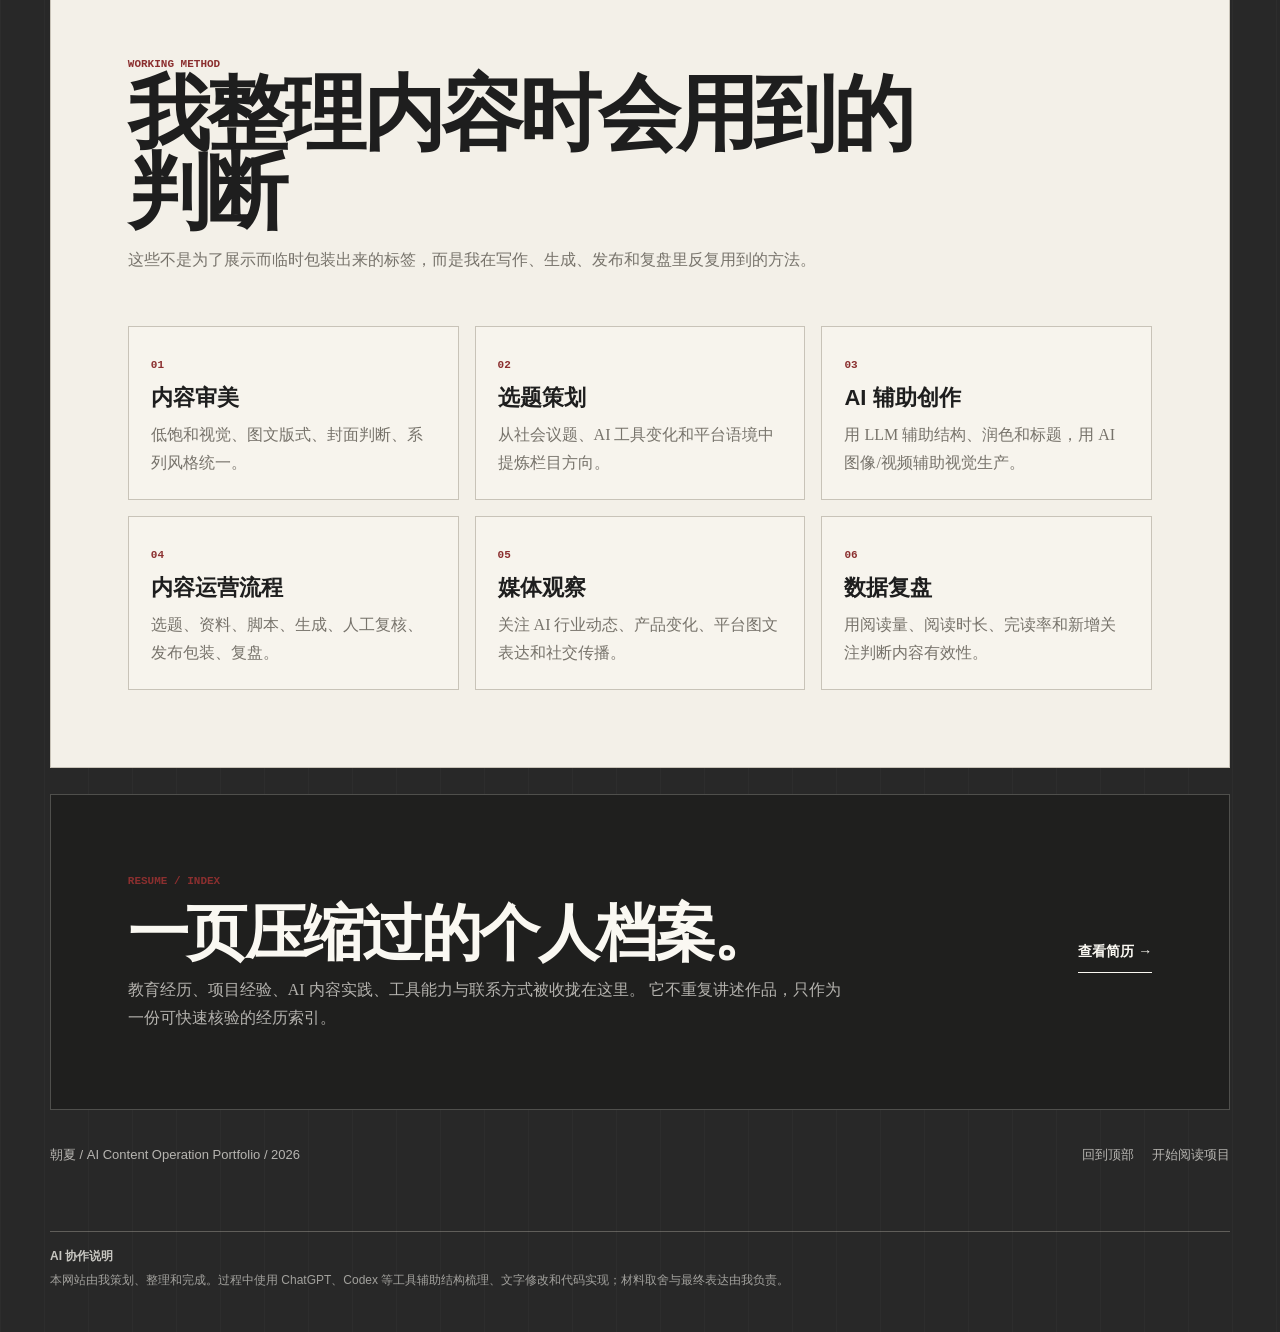
==== commit 98ddf400: "Polish portfolio evidence viewing" ====
--- a/portfolio-site/index.html
+++ b/portfolio-site/index.html
@@ -32,19 +32,17 @@
             <h1>AI CONTENT<br />OPERATIONS<br />ARCHIVE</h1>
             <p class="cover-title-cn">朝夏｜AI 内容运营与生成内容策划作品集</p>
             <p class="cover-lead">
-              我长期写作，也做 AI 生成内容。
+              我长期写作，也使用 AI 做内容。
               <br /><br />
-              很多项目不是从一个明确的 Brief 开始的，而是从长期记录里慢慢长出来：一次情绪、一段关系、一个品牌气质、一组图像，后来变成文章、影像、IP、展览或网页。
+              这些项目来自同一套材料：记录、关系、身体感受、品牌语气、图像和现场经验。它们后来分别成为文章、影像、IP、展览和这个网站。
               <br /><br />
-              AI 是我使用的工具之一。它帮我整理、扩写、生成和实现，但真正决定内容方向的，仍然是我对材料、语气和边界的判断。
+              AI 参与整理与生成，但内容方向由我判断。
             </p>
             <div class="cover-tags" aria-label="内容方向标签">
-              <span>AI 行业观察</span>
-              <span>长期写作输出</span>
-              <span>AI 工具辅助内容生产</span>
-              <span>图文内容策划</span>
-              <span>品牌内容包装</span>
-              <span>原创叙事系统</span>
+              <span>长期写作</span>
+              <span>AI 协作</span>
+              <span>原创叙事</span>
+              <span>内容档案</span>
             </div>
           </div>
 
@@ -56,7 +54,7 @@
             </figure>
             <h2>从观察开始做内容</h2>
             <p>
-              我习惯先记录材料，再判断它适合变成文章、图像、影像、产品还是现场体验。AI 会参与整理和生成，但内容的方向由我决定。
+              我习惯先保留材料，再判断它适合成为文章、图像、影像、产品还是现场体验。
             </p>
             <dl>
               <div><dt>ROLE</dt><dd>Writing / AI Content / AIGC Archive</dd></div>
@@ -122,9 +120,9 @@
       </section>
 
       <section id="framework" class="section framework-map">
-        <div class="section-kicker">CAPABILITY STRUCTURE</div>
-        <div class="section-heading">
-          <h2>作品集内容结构图｜从长期观察到 AI 内容生产</h2>
+        <div class="section-kicker">CONTENT STRUCTURE</div>
+        <div class="section-heading">
+          <h2>内容如何从材料里形成</h2>
           <p>
             这个作品集不是把多个作品简单摆在一起，而是把我平时的输入、判断、AI 辅助生产和项目输出放到同一条线上。
           </p>
@@ -142,7 +140,7 @@
           </article>
           <article>
             <span>03 / AI 辅助生产层</span>
-            <h3>ChatGPT / Claude / DeepSeek / Midjourney / Runway / Codex</h3>
+            <h3>AI 辅助整理 / 图像生成 / 影像推演 / 代码实现</h3>
             <p>用 AI 辅助结构整理、语言迭代、影像生成、产品形态推演和代码实现。</p>
           </article>
           <article>
@@ -152,7 +150,7 @@
           </article>
           <article>
             <span>05 / 形成的工作方式</span>
-            <h3>AI 内容运营 / 图文策划 / 内容包装 / 原创叙事 / 产品设计 / 复盘优化</h3>
+            <h3>写作整理 / 图文策划 / 原创叙事 / 产品设计 / 发布复盘</h3>
             <p>最后回到日常工作：找材料、定方向、做内容、包装发布、看反馈。</p>
           </article>
         </div>
@@ -203,7 +201,7 @@
             <div>
               <p class="item-type">MAIN CASE / WRITING SYSTEM</p>
               <h3>思感集与长期内容输出系统</h3>
-              <p>记录我长期写作、整理选题、公开发布和回看数据的方式，也解释整个作品集的底层材料来源。</p>
+              <p>记录长期写作、公开发布和数据复盘，也说明整个作品集的材料来源。</p>
             </div>
             <figure class="evidence-media" data-evidence="home-project-01">
               <img src="./assets/obs-walk.jpg" alt="思感集长期观察与写作材料拼图" />
@@ -259,7 +257,7 @@
             <div>
               <p class="item-type">META CASE / AI WORKFLOW</p>
               <h3>AI 协作作品集生产系统</h3>
-              <p>复盘本网站如何由我使用 ChatGPT、Codex、GitHub 和 Obsidian 协作完成：从长期材料整理、结构判断、网页生成到版本迭代。</p>
+              <p>记录这个网站如何从长期材料、结构判断、网页生成和版本迭代中完成。</p>
             </div>
             <figure class="evidence-media" data-evidence="home-project-05">
               <img src="./assets/version-gallery/codex-dialogue-record-latest.png" alt="Codex 协作修改记录截图" />
@@ -334,8 +332,9 @@
     <div class="ai-disclosure" aria-label="AI 协作说明">
       <strong>AI 协作说明</strong>
       <p>
-        本网站由我独立策划、整理和完成。过程中使用 ChatGPT、Codex 等模型辅助结构梳理、文字修改和代码实现；内容判断、材料取舍和最终表达由我负责。
+        本网站由我策划、整理和完成。过程中使用 ChatGPT、Codex 等工具辅助结构梳理、文字修改和代码实现；材料取舍与最终表达由我负责。
       </p>
     </div>
+    <script src="./lightbox.js" defer></script>
   </body>
 </html>
--- a/portfolio-site/styles.css
+++ b/portfolio-site/styles.css
@@ -533,13 +533,16 @@
   margin: 0;
   border: 1px solid var(--color-line);
   background: rgba(250, 248, 242, 0.5);
+  overflow: hidden;
+  cursor: zoom-in;
 }
 
 .evidence-media img {
   display: block;
   width: 100%;
   aspect-ratio: 4 / 3;
-  object-fit: cover;
+  object-fit: contain;
+  background: #f7f5ef;
 }
 
 .evidence-media.document img {
@@ -562,6 +565,67 @@
 
 .dark .evidence-media figcaption {
   color: rgba(250, 248, 242, 0.72);
+}
+
+body.lightbox-open {
+  overflow: hidden;
+}
+
+.image-lightbox[hidden] {
+  display: none;
+}
+
+.image-lightbox {
+  position: fixed;
+  inset: 0;
+  z-index: 1000;
+  display: grid;
+  grid-template-rows: auto minmax(0, 1fr) auto;
+  gap: 16px;
+  padding: 24px;
+  background: rgba(18, 16, 13, 0.94);
+  backdrop-filter: blur(8px);
+}
+
+.image-lightbox__close {
+  justify-self: end;
+  min-width: 44px;
+  min-height: 44px;
+  border: 1px solid rgba(250, 248, 242, 0.32);
+  background: rgba(250, 248, 242, 0.08);
+  color: #fffdf8;
+  font-family: var(--sans);
+  font-size: 22px;
+  line-height: 1;
+  cursor: pointer;
+}
+
+.image-lightbox__stage {
+  min-width: 0;
+  min-height: 0;
+  display: grid;
+  place-items: center;
+}
+
+.image-lightbox__stage img {
+  display: block;
+  width: auto;
+  max-width: min(96vw, 1440px);
+  height: auto;
+  max-height: 82vh;
+  object-fit: contain;
+  background: #fbf8f1;
+  box-shadow: 0 24px 80px rgba(0, 0, 0, 0.36);
+}
+
+.image-lightbox__caption {
+  max-width: min(96vw, 980px);
+  margin: 0 auto;
+  color: rgba(250, 248, 242, 0.78);
+  font-family: var(--mono);
+  font-size: 12px;
+  line-height: 1.7;
+  text-align: center;
 }
 
 .dark .evidence-placeholder {
@@ -720,7 +784,7 @@
 .evidence-card .inline-link,
 .path-card .inline-link,
 .sample-card .inline-link {
-  margin-top: 16px;
+  margin-top: 12px;
 }
 
 .version-gallery {
@@ -740,11 +804,13 @@
 }
 
 .version-sheet > .evidence-media img {
-  height: 100%;
+  height: auto;
   min-height: 220px;
-  aspect-ratio: auto;
-  object-fit: cover;
-  object-position: top;
+  max-height: 360px;
+  aspect-ratio: 16 / 10;
+  object-fit: contain;
+  object-position: top center;
+  background: #f7f5ef;
 }
 
 .version-sheet figcaption {
@@ -1107,6 +1173,23 @@
   color: var(--color-accent);
 }
 
+.appendix-log {
+  opacity: 0.92;
+}
+
+.appendix-log .flow-list {
+  font-size: 0.92rem;
+}
+
+.appendix-log li {
+  line-height: 1.75;
+}
+
+.evidence-note .placeholder-grid,
+.evidence-todo .placeholder-grid {
+  margin-top: 20px;
+}
+
 @media (max-width: 900px) {
   .site-header {
     grid-template-columns: 1fr;
@@ -1149,7 +1232,7 @@
     width: 100%;
     min-height: 220px;
     aspect-ratio: 4 / 3;
-    object-fit: cover;
+    object-fit: contain;
   }
 
   .index-item > strong {
@@ -1212,6 +1295,16 @@
   .article-card .inline-link {
     margin-right: 14px;
   }
+
+  .image-lightbox {
+    gap: 12px;
+    padding: 14px;
+  }
+
+  .image-lightbox__stage img {
+    max-width: 96vw;
+    max-height: 78vh;
+  }
 }
 
 @media (max-width: 560px) {
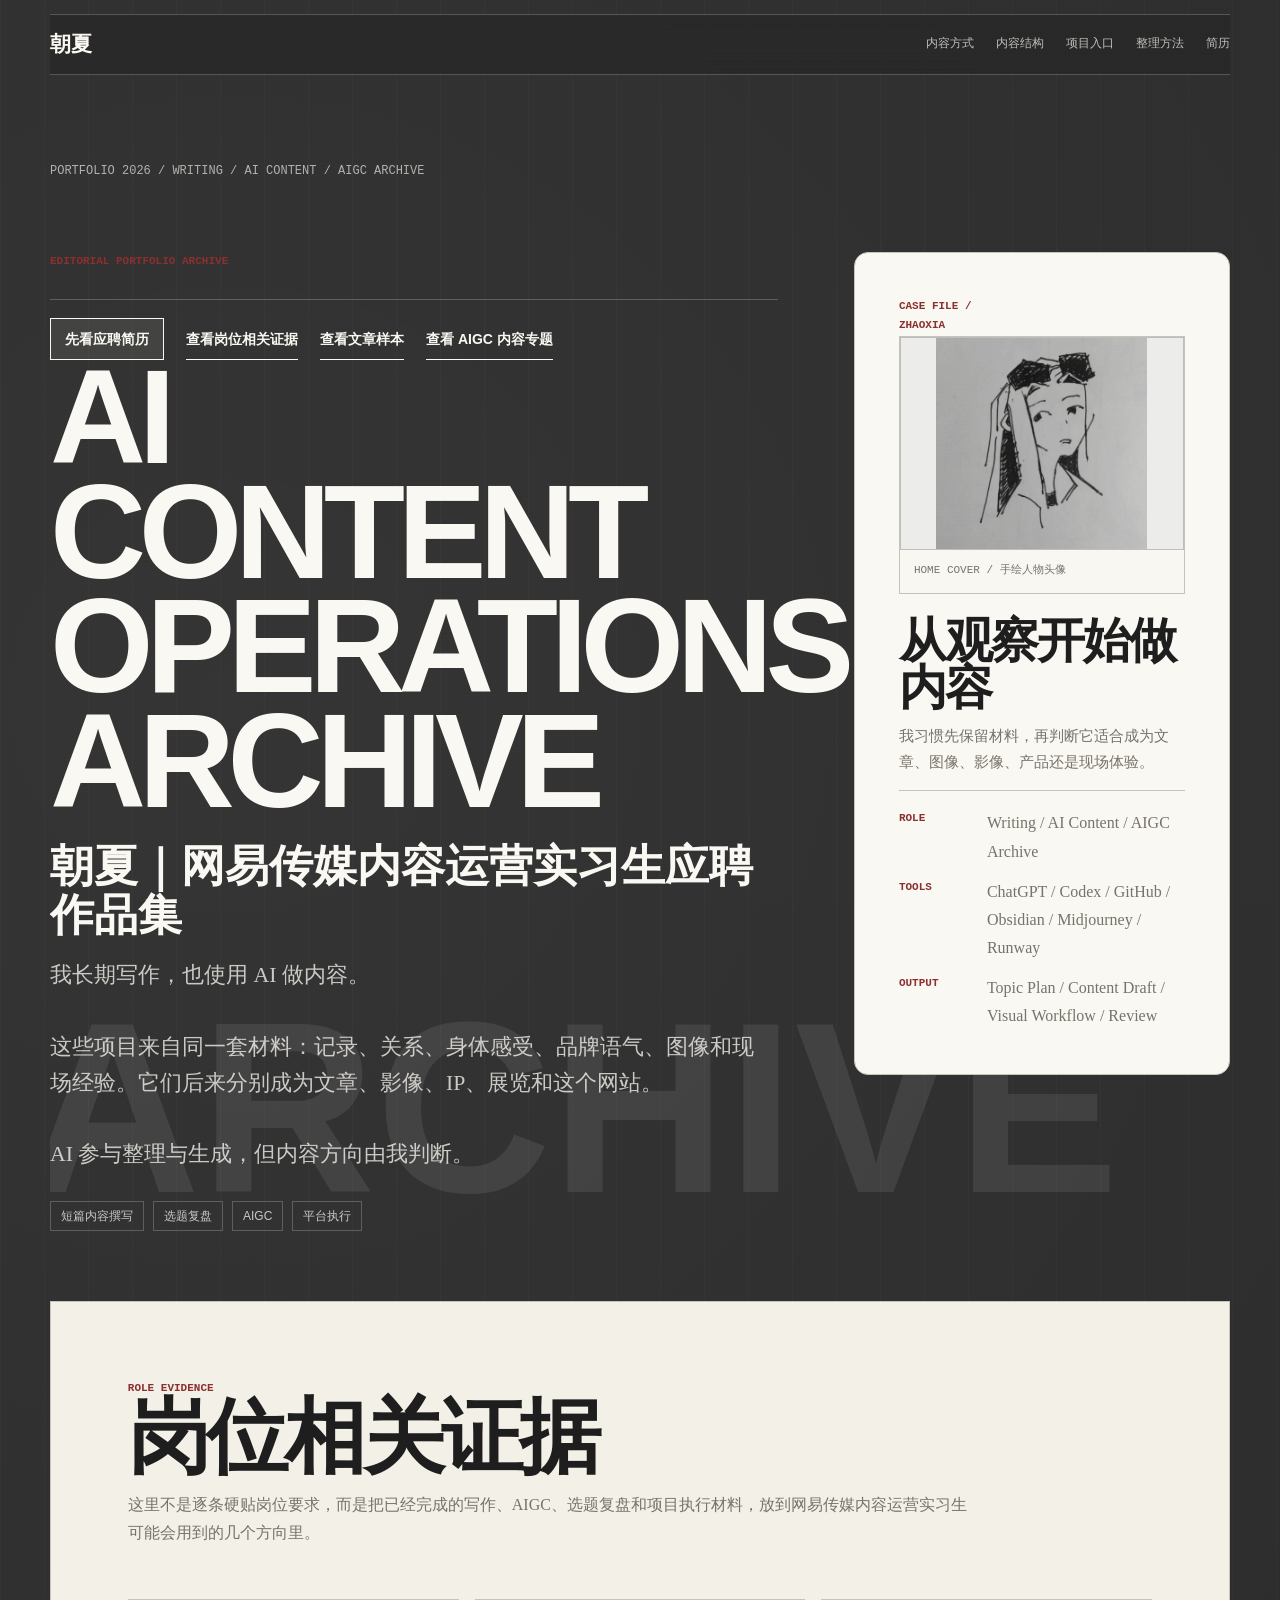
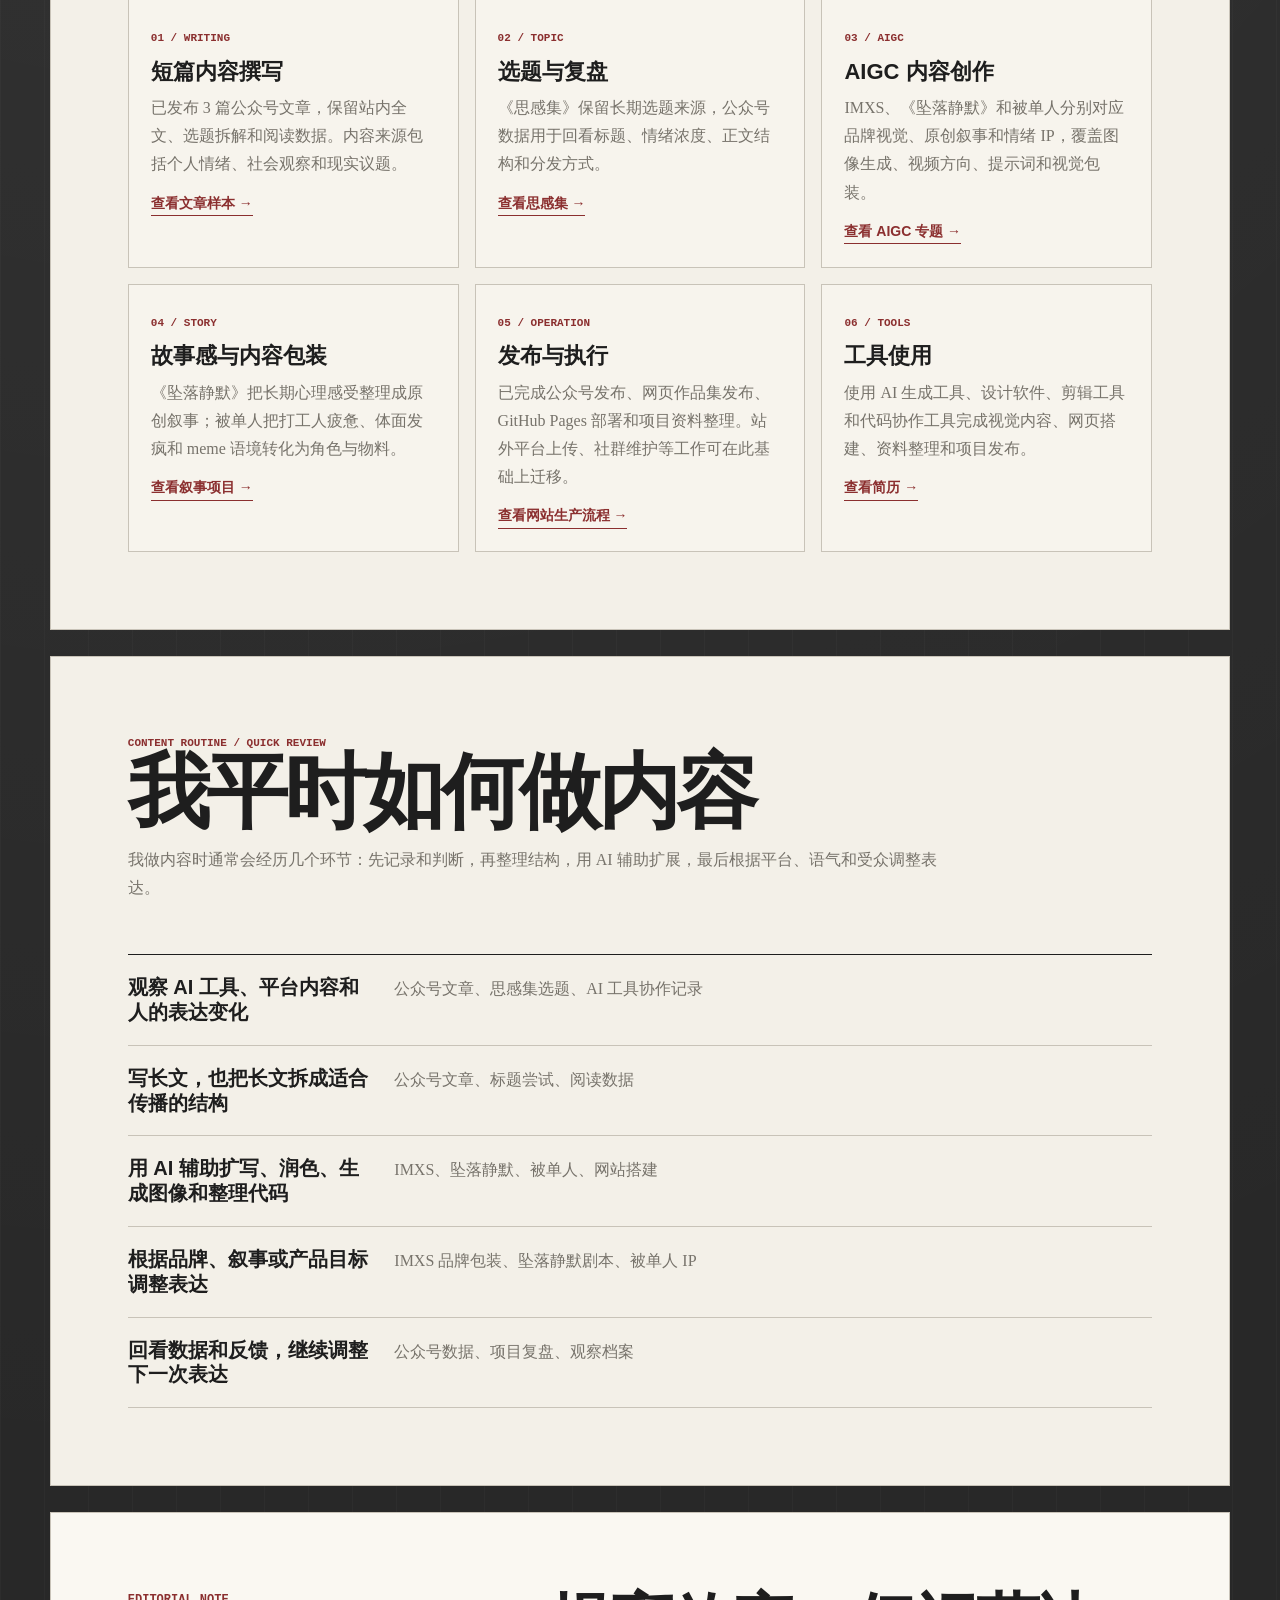
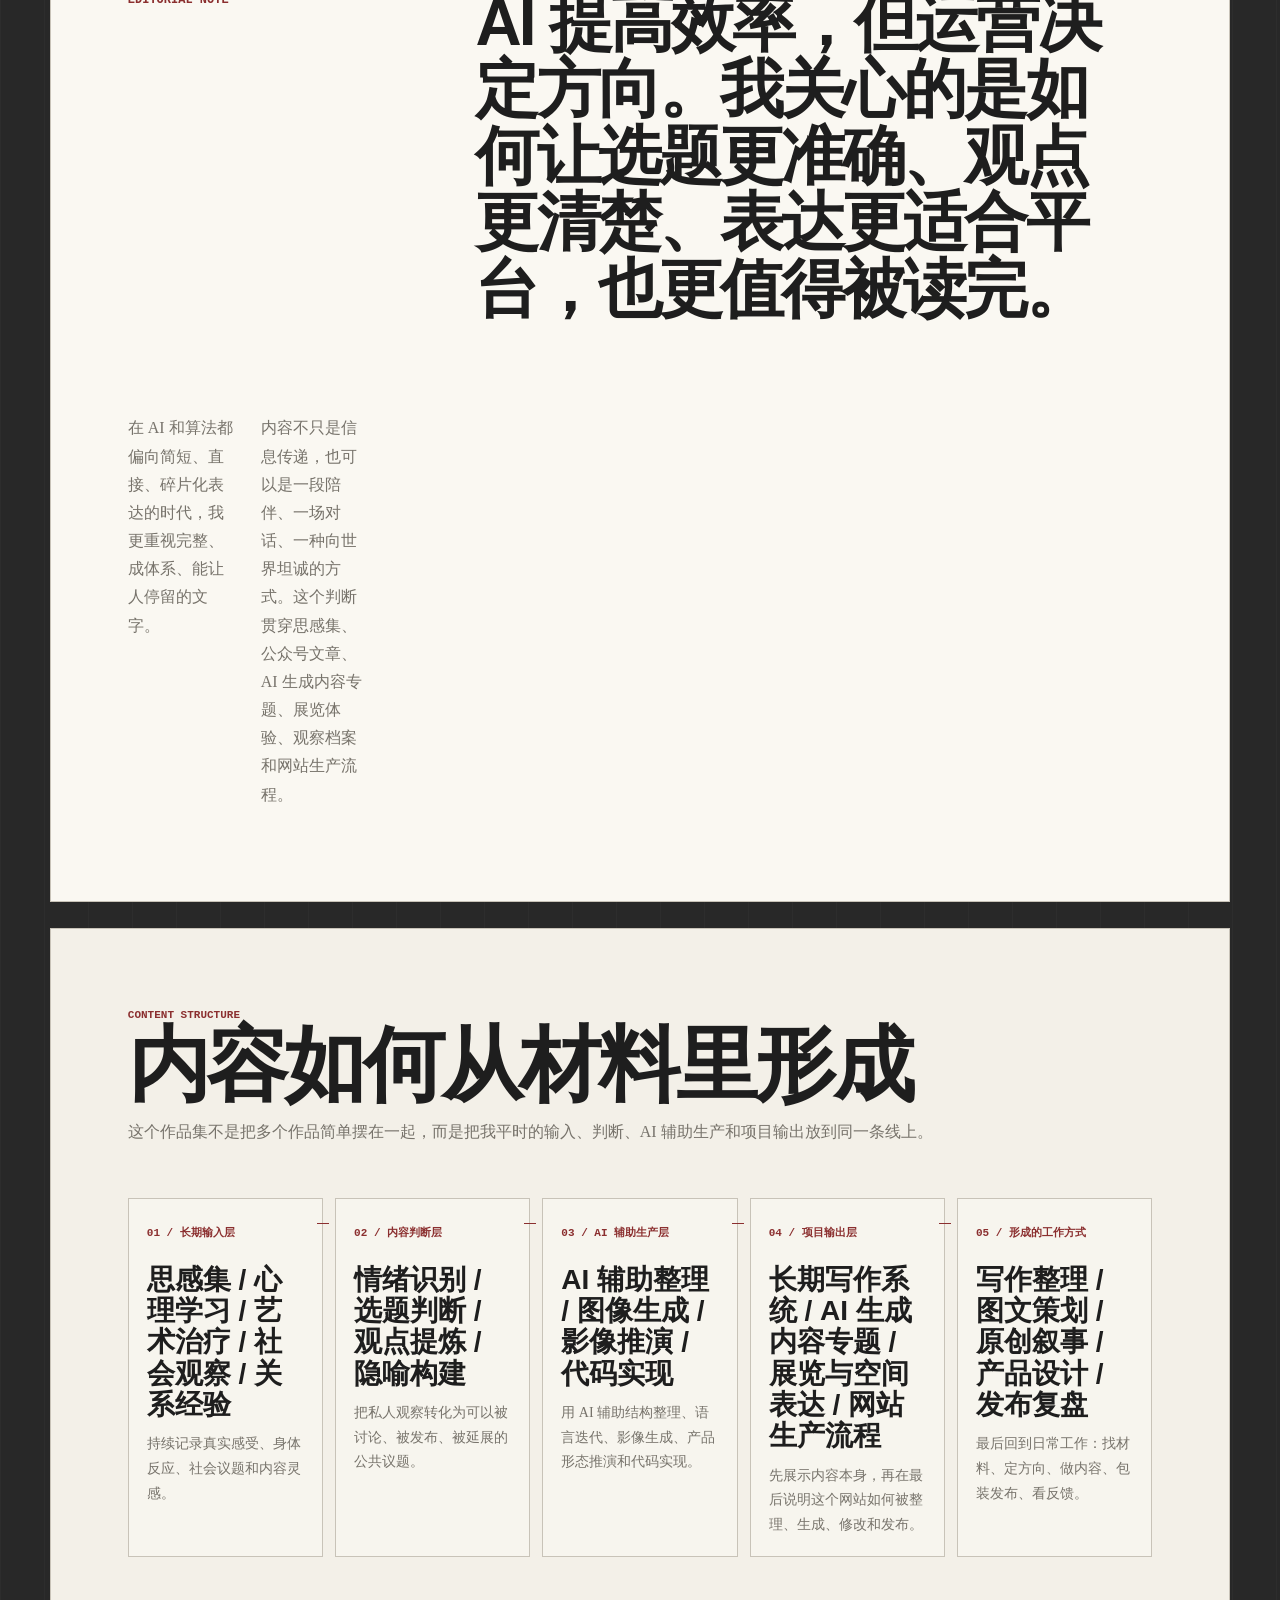
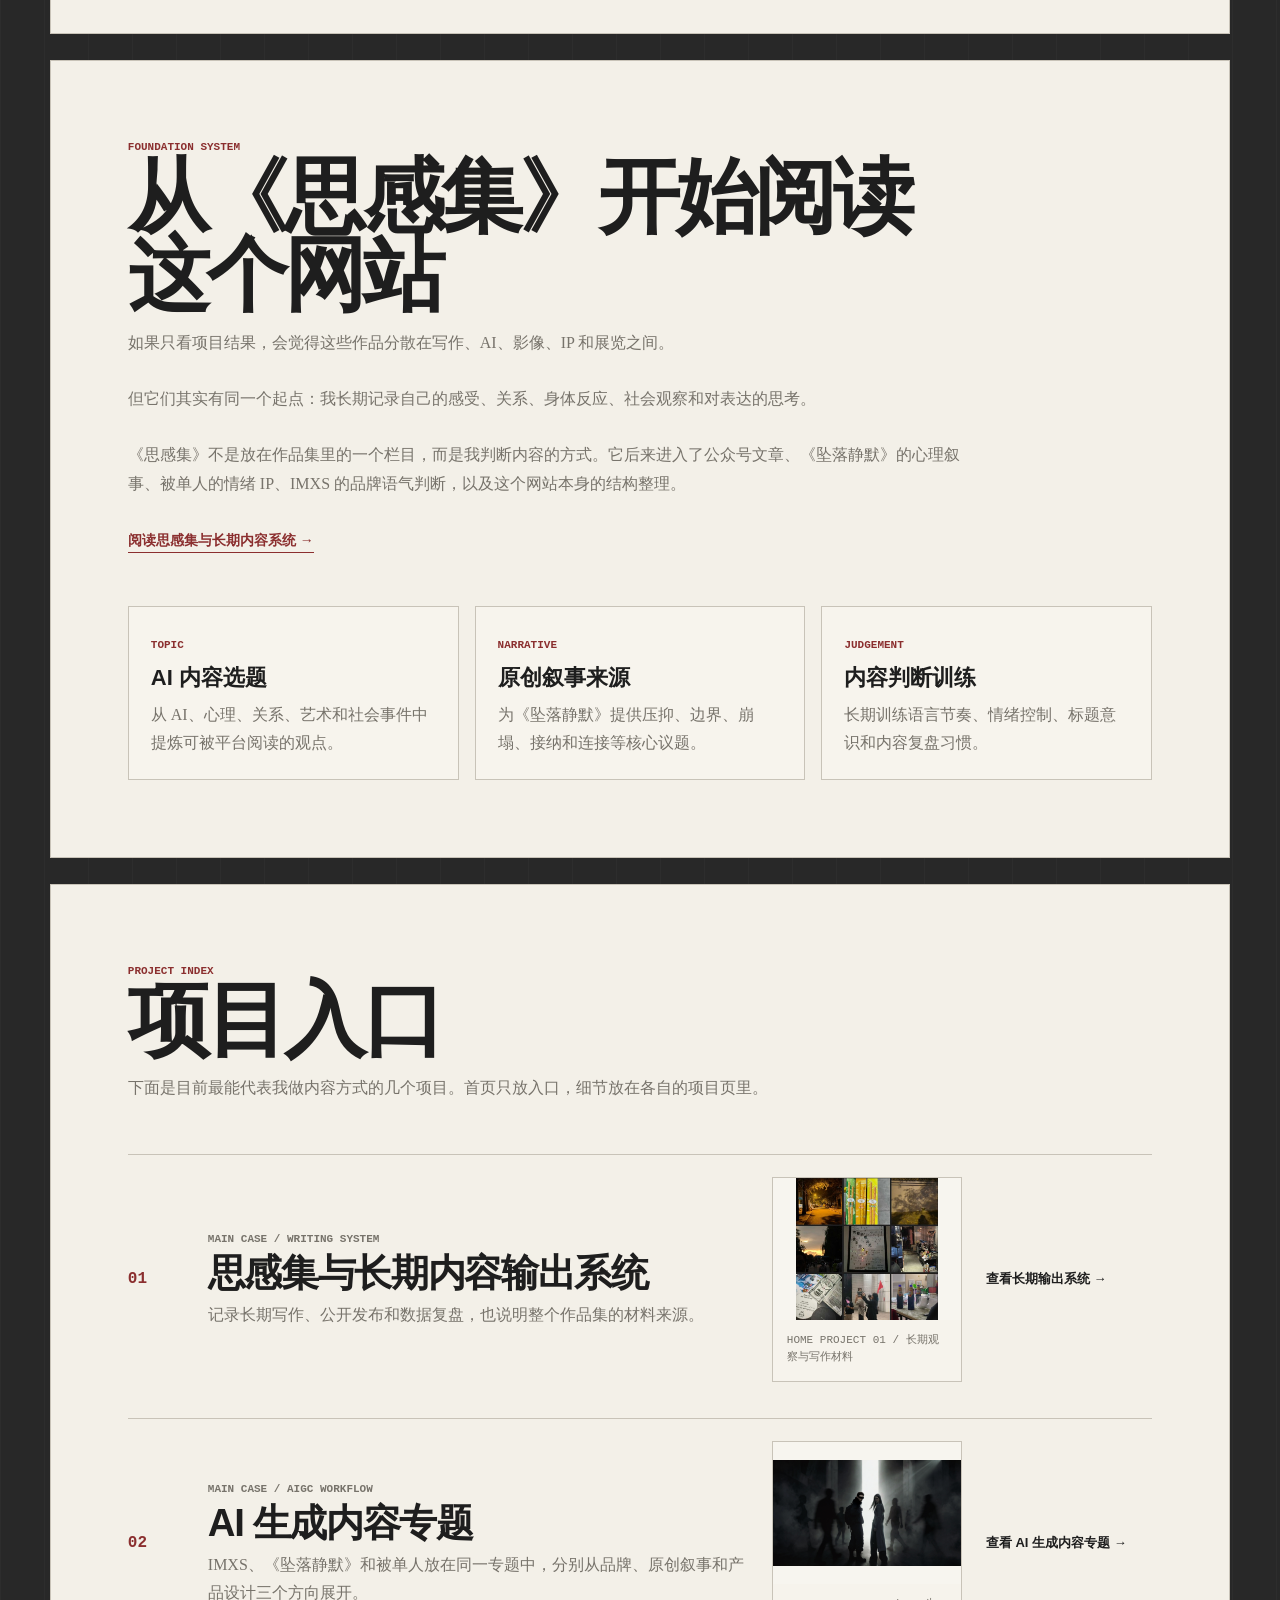
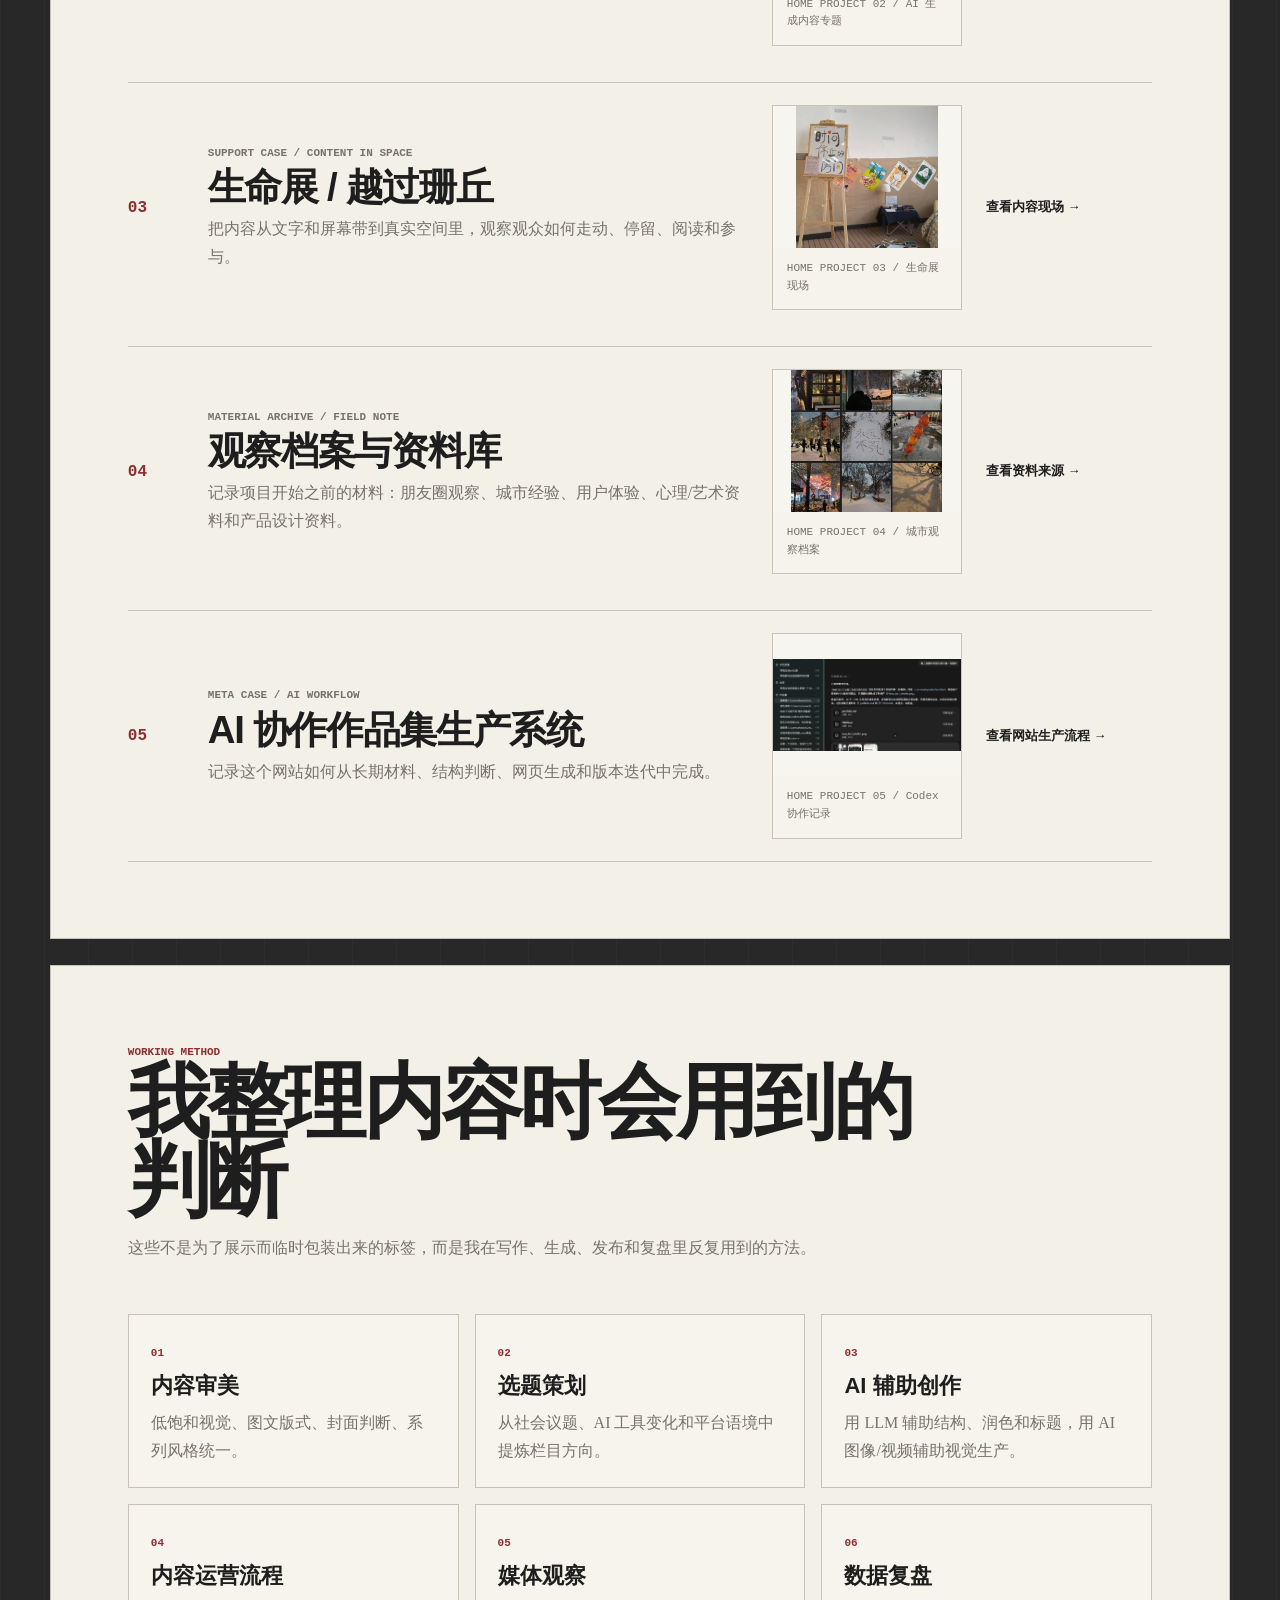
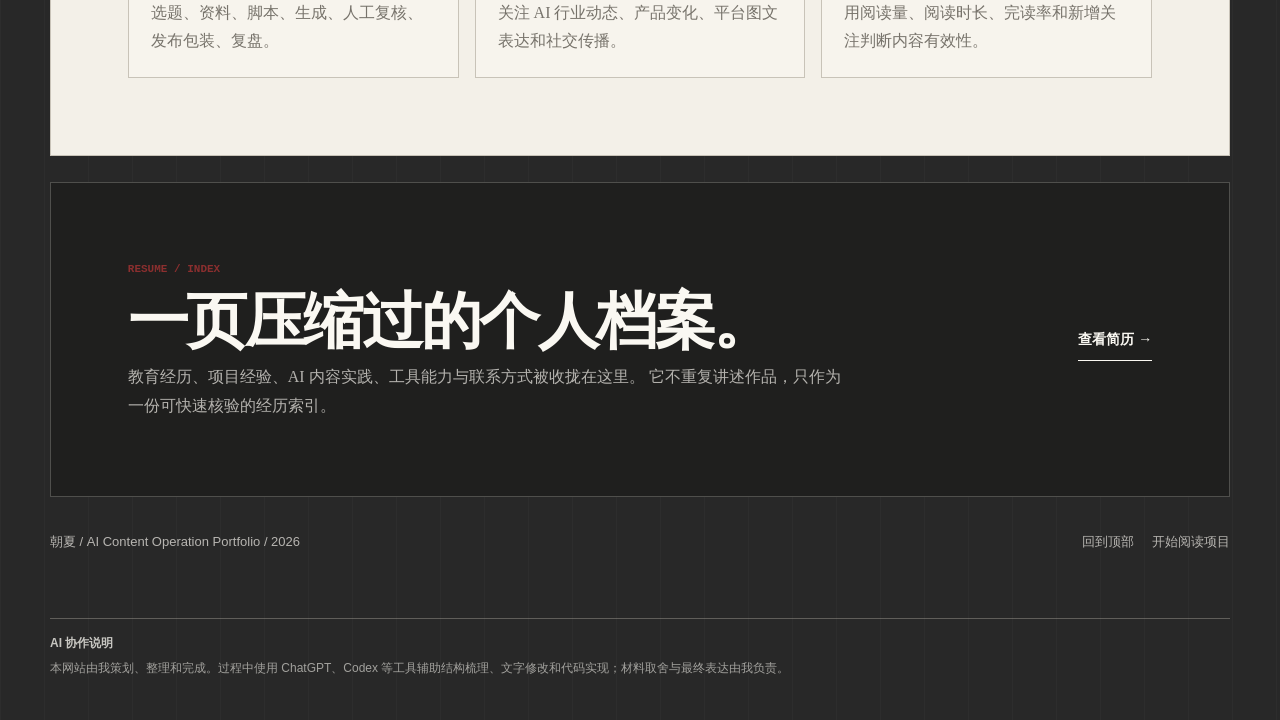
==== commit f826d923: "Publish NetEase media resume version" ====
--- a/portfolio-site/index.html
+++ b/portfolio-site/index.html
@@ -3,10 +3,10 @@
   <head>
     <meta charset="UTF-8" />
     <meta name="viewport" content="width=device-width, initial-scale=1.0" />
-    <title>朝夏 | AI 内容运营与生成内容策划作品集</title>
+    <title>朝夏 | 网易传媒内容运营实习生应聘作品集</title>
     <meta
       name="description"
-      content="朝夏的内容与 AI 协作作品集：长期写作、思感集、公众号文章、AI 生成内容专题、展览体验、观察档案与网站生产复盘。"
+      content="朝夏的网易传媒内容运营实习生应聘作品集：公众号文章、选题复盘、AIGC 内容创作、平台发布执行与网站生产复盘。"
     />
     <link rel="stylesheet" href="./styles.css" />
   </head>
@@ -29,8 +29,14 @@
         <div class="cover-grid">
           <div class="cover-copy">
             <p class="eyebrow">Editorial Portfolio Archive</p>
+            <div class="cover-actions" aria-label="快速入口">
+              <a class="archive-link primary-link" href="./resume.html">先看应聘简历</a>
+              <a class="archive-link" href="#resume-evidence">查看岗位相关证据</a>
+              <a class="archive-link" href="./projects/thinking-system.html#wechat-articles">查看文章样本</a>
+              <a class="archive-link" href="./projects/ai-visual-production.html">查看 AIGC 内容专题</a>
+            </div>
             <h1>AI CONTENT<br />OPERATIONS<br />ARCHIVE</h1>
-            <p class="cover-title-cn">朝夏｜AI 内容运营与生成内容策划作品集</p>
+            <p class="cover-title-cn">朝夏｜网易传媒内容运营实习生应聘作品集</p>
             <p class="cover-lead">
               我长期写作，也使用 AI 做内容。
               <br /><br />
@@ -39,10 +45,10 @@
               AI 参与整理与生成，但内容方向由我判断。
             </p>
             <div class="cover-tags" aria-label="内容方向标签">
-              <span>长期写作</span>
-              <span>AI 协作</span>
-              <span>原创叙事</span>
-              <span>内容档案</span>
+              <span>短篇内容撰写</span>
+              <span>选题复盘</span>
+              <span>AIGC</span>
+              <span>平台执行</span>
             </div>
           </div>
 
@@ -64,11 +70,71 @@
           </aside>
         </div>
 
-        <div class="cover-actions" aria-label="快速入口">
-          <a class="archive-link" href="./projects/ai-visual-production.html">查看 AI 生成内容专题</a>
-          <a class="archive-link" href="./projects/thinking-system.html#wechat-articles">查看公众号文章</a>
-          <a class="archive-link" href="./projects/ai-content-samples.html">查看网站生产流程</a>
-          <a class="archive-link" href="./resume.html">查看简历</a>
+      </section>
+
+      <section id="resume-evidence" class="section evidence-overview">
+        <div class="section-kicker">ROLE EVIDENCE</div>
+        <div class="section-heading">
+          <h2>岗位相关证据</h2>
+          <p>
+            这里不是逐条硬贴岗位要求，而是把已经完成的写作、AIGC、选题复盘和项目执行材料，放到网易传媒内容运营实习生可能会用到的几个方向里。
+          </p>
+        </div>
+
+        <div class="evidence-grid">
+          <article class="evidence-card">
+            <span>01 / WRITING</span>
+            <h3>短篇内容撰写</h3>
+            <p>
+              已发布 3 篇公众号文章，保留站内全文、选题拆解和阅读数据。内容来源包括个人情绪、社会观察和现实议题。
+            </p>
+            <a class="inline-link" href="./projects/thinking-system.html#wechat-articles">查看文章样本 →</a>
+          </article>
+
+          <article class="evidence-card">
+            <span>02 / TOPIC</span>
+            <h3>选题与复盘</h3>
+            <p>
+              《思感集》保留长期选题来源，公众号数据用于回看标题、情绪浓度、正文结构和分发方式。
+            </p>
+            <a class="inline-link" href="./projects/thinking-system.html">查看思感集 →</a>
+          </article>
+
+          <article class="evidence-card">
+            <span>03 / AIGC</span>
+            <h3>AIGC 内容创作</h3>
+            <p>
+              IMXS、《坠落静默》和被单人分别对应品牌视觉、原创叙事和情绪 IP，覆盖图像生成、视频方向、提示词和视觉包装。
+            </p>
+            <a class="inline-link" href="./projects/ai-visual-production.html">查看 AIGC 专题 →</a>
+          </article>
+
+          <article class="evidence-card">
+            <span>04 / STORY</span>
+            <h3>故事感与内容包装</h3>
+            <p>
+              《坠落静默》把长期心理感受整理成原创叙事；被单人把打工人疲惫、体面发疯和 meme 语境转化为角色与物料。
+            </p>
+            <a class="inline-link" href="./projects/ai-visual-production.html#falling-silence">查看叙事项目 →</a>
+          </article>
+
+          <article class="evidence-card">
+            <span>05 / OPERATION</span>
+            <h3>发布与执行</h3>
+            <p>
+              已完成公众号发布、网页作品集发布、GitHub Pages 部署和项目资料整理。站外平台上传、社群维护等工作可在此基础上迁移。
+            </p>
+            <a class="inline-link" href="./projects/ai-content-samples.html">查看网站生产流程 →</a>
+          </article>
+
+          <article class="evidence-card">
+            <span>06 / TOOLS</span>
+            <h3>工具使用</h3>
+            <p>
+              使用 AI 生成工具、设计软件、剪辑工具和代码协作工具完成视觉内容、网页搭建、资料整理和项目发布。
+            </p>
+            <a class="inline-link" href="./resume.html">查看简历 →</a>
+          </article>
         </div>
       </section>
 
--- a/portfolio-site/styles.css
+++ b/portfolio-site/styles.css
@@ -308,6 +308,10 @@
   border-top: 1px solid var(--color-line-dark);
 }
 
+.cover-copy .cover-actions {
+  margin-top: 28px;
+}
+
 .archive-link,
 .paper-button {
   display: inline-flex;
@@ -327,6 +331,12 @@
   opacity: 0.64;
 }
 
+.archive-link.primary-link {
+  padding-inline: 14px;
+  border: 1px solid currentColor;
+  background: rgba(250, 248, 242, 0.08);
+}
+
 .section-heading {
   max-width: 840px;
   margin-bottom: clamp(26px, 5vw, 52px);
@@ -407,7 +417,7 @@
 
 .index-item {
   display: grid;
-  grid-template-columns: 56px minmax(0, 1fr) 170px auto;
+  grid-template-columns: 56px minmax(0, 1fr) clamp(190px, 14vw, 224px) clamp(150px, 13vw, 190px);
   gap: 24px;
   align-items: center;
   padding: 22px 0;
@@ -445,12 +455,24 @@
 
 .index-item img,
 .index-item > .evidence-placeholder {
-  width: 170px;
+  width: 100%;
   min-height: 126px;
 }
 
+.index-item > .evidence-media {
+  width: 100%;
+  min-width: 0;
+  justify-self: stretch;
+}
+
+.index-item > .evidence-media img {
+  height: clamp(142px, 10.5vw, 168px);
+  min-height: 0;
+  aspect-ratio: auto;
+}
+
 .index-item > strong {
-  justify-self: end;
+  justify-self: start;
   font-family: var(--sans);
   font-size: 13px;
   white-space: nowrap;
@@ -1220,6 +1242,7 @@
   }
 
   .index-item > div,
+  .index-item > .evidence-media,
   .index-item img,
   .index-item > .evidence-placeholder,
   .index-item > strong {
@@ -1230,6 +1253,7 @@
   .index-item img,
   .index-item > .evidence-placeholder {
     width: 100%;
+    height: auto;
     min-height: 220px;
     aspect-ratio: 4 / 3;
     object-fit: contain;
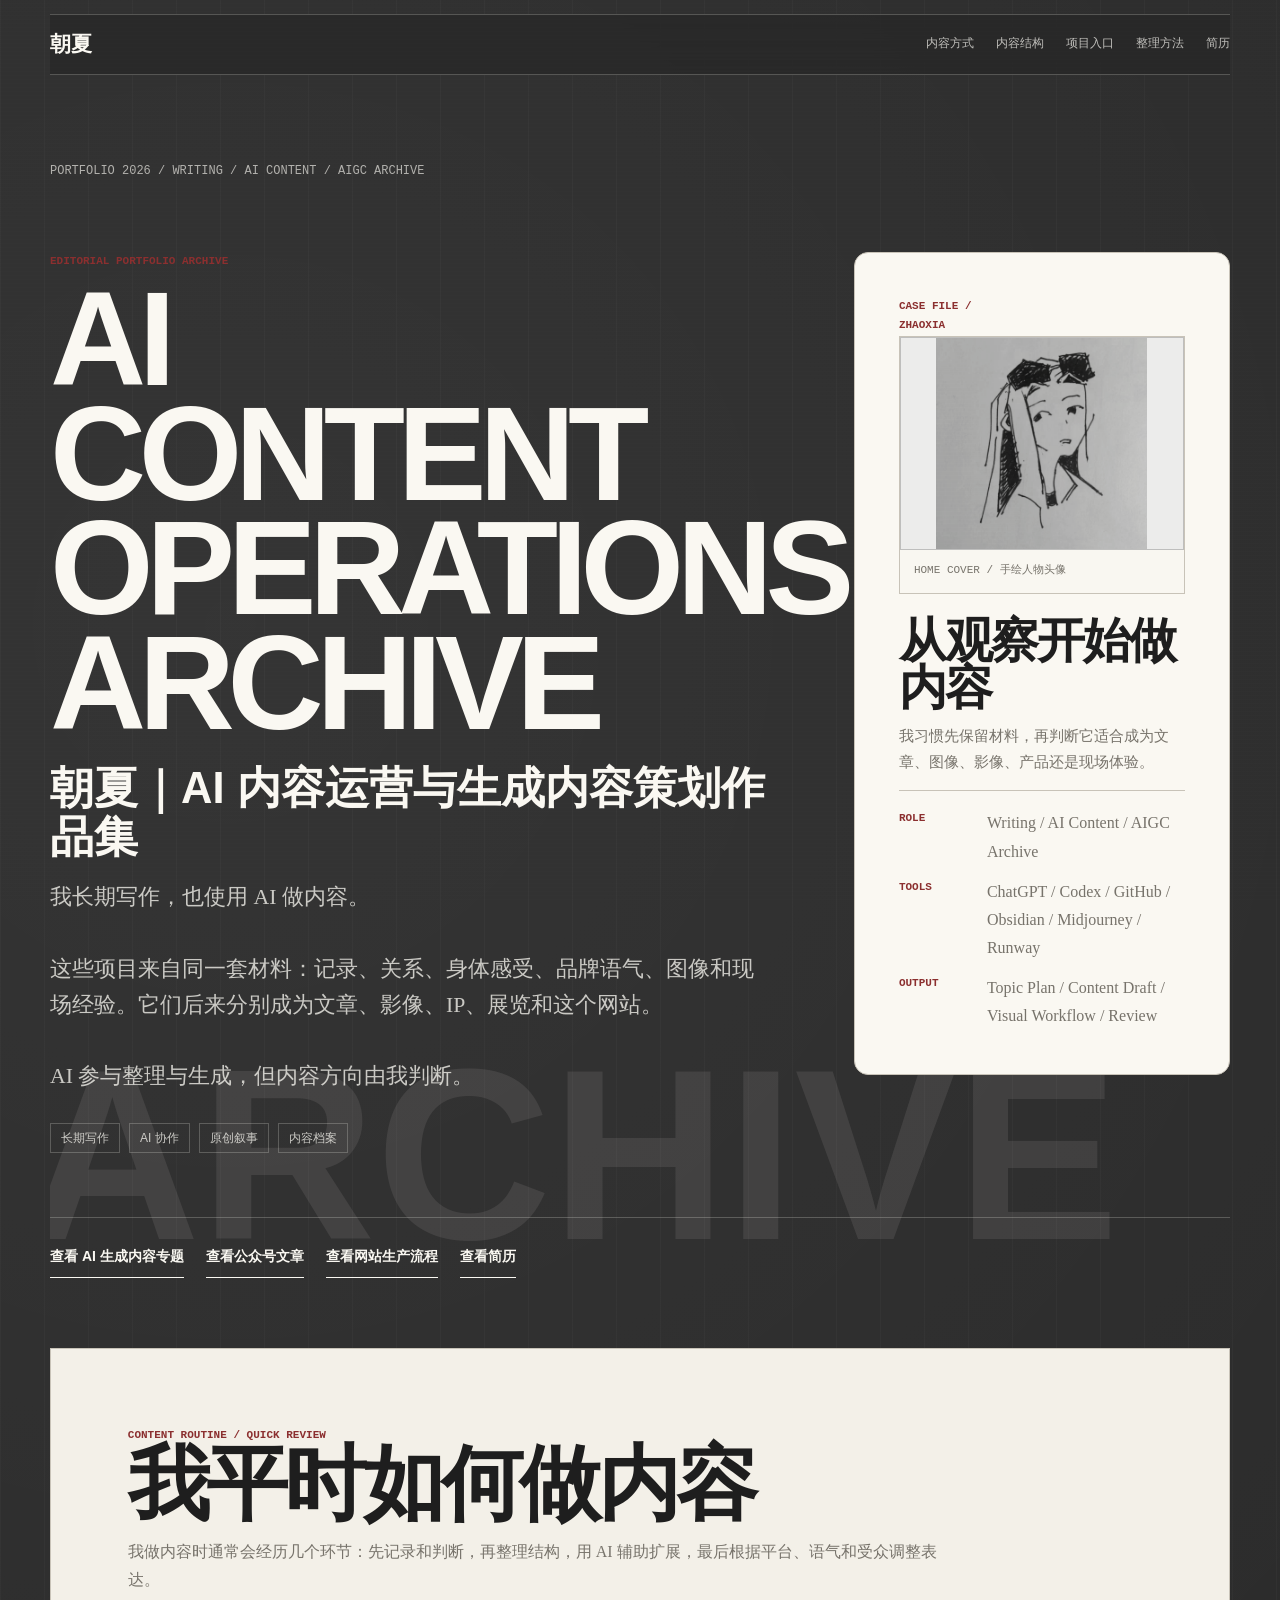
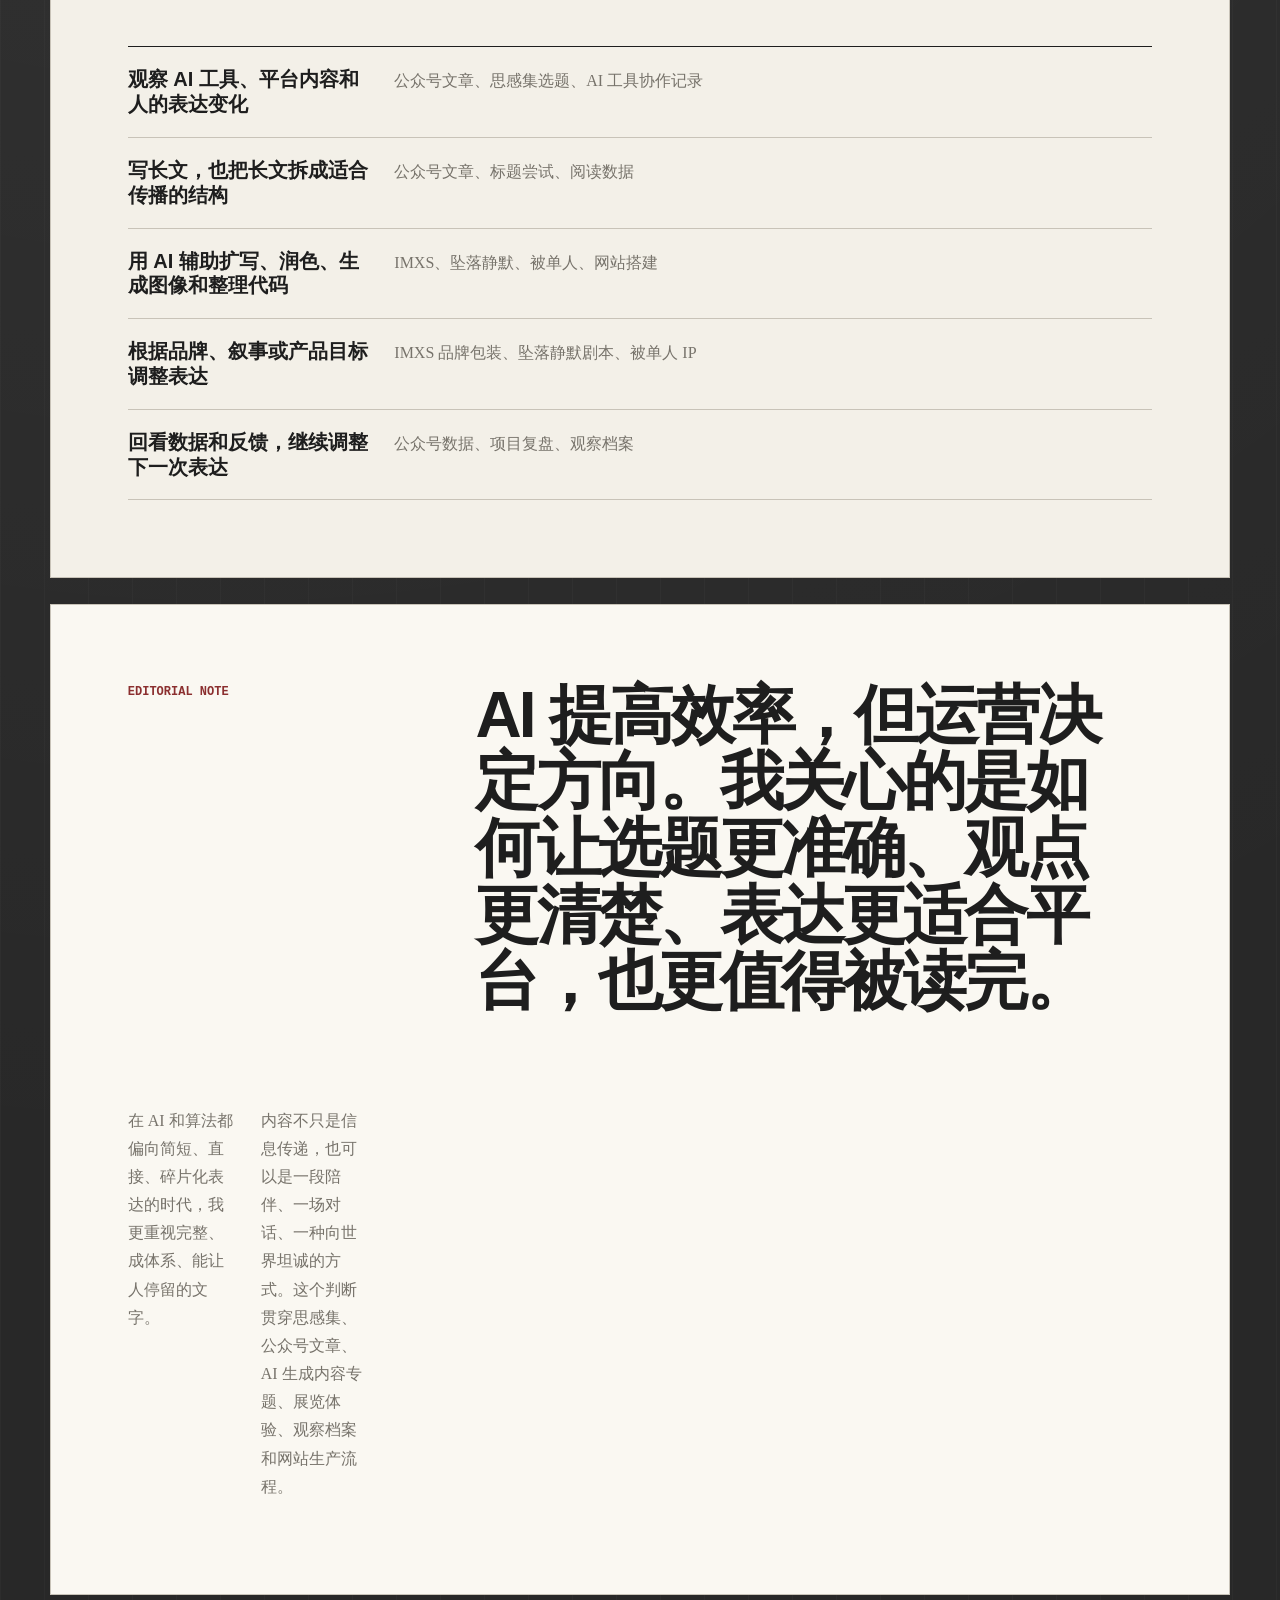
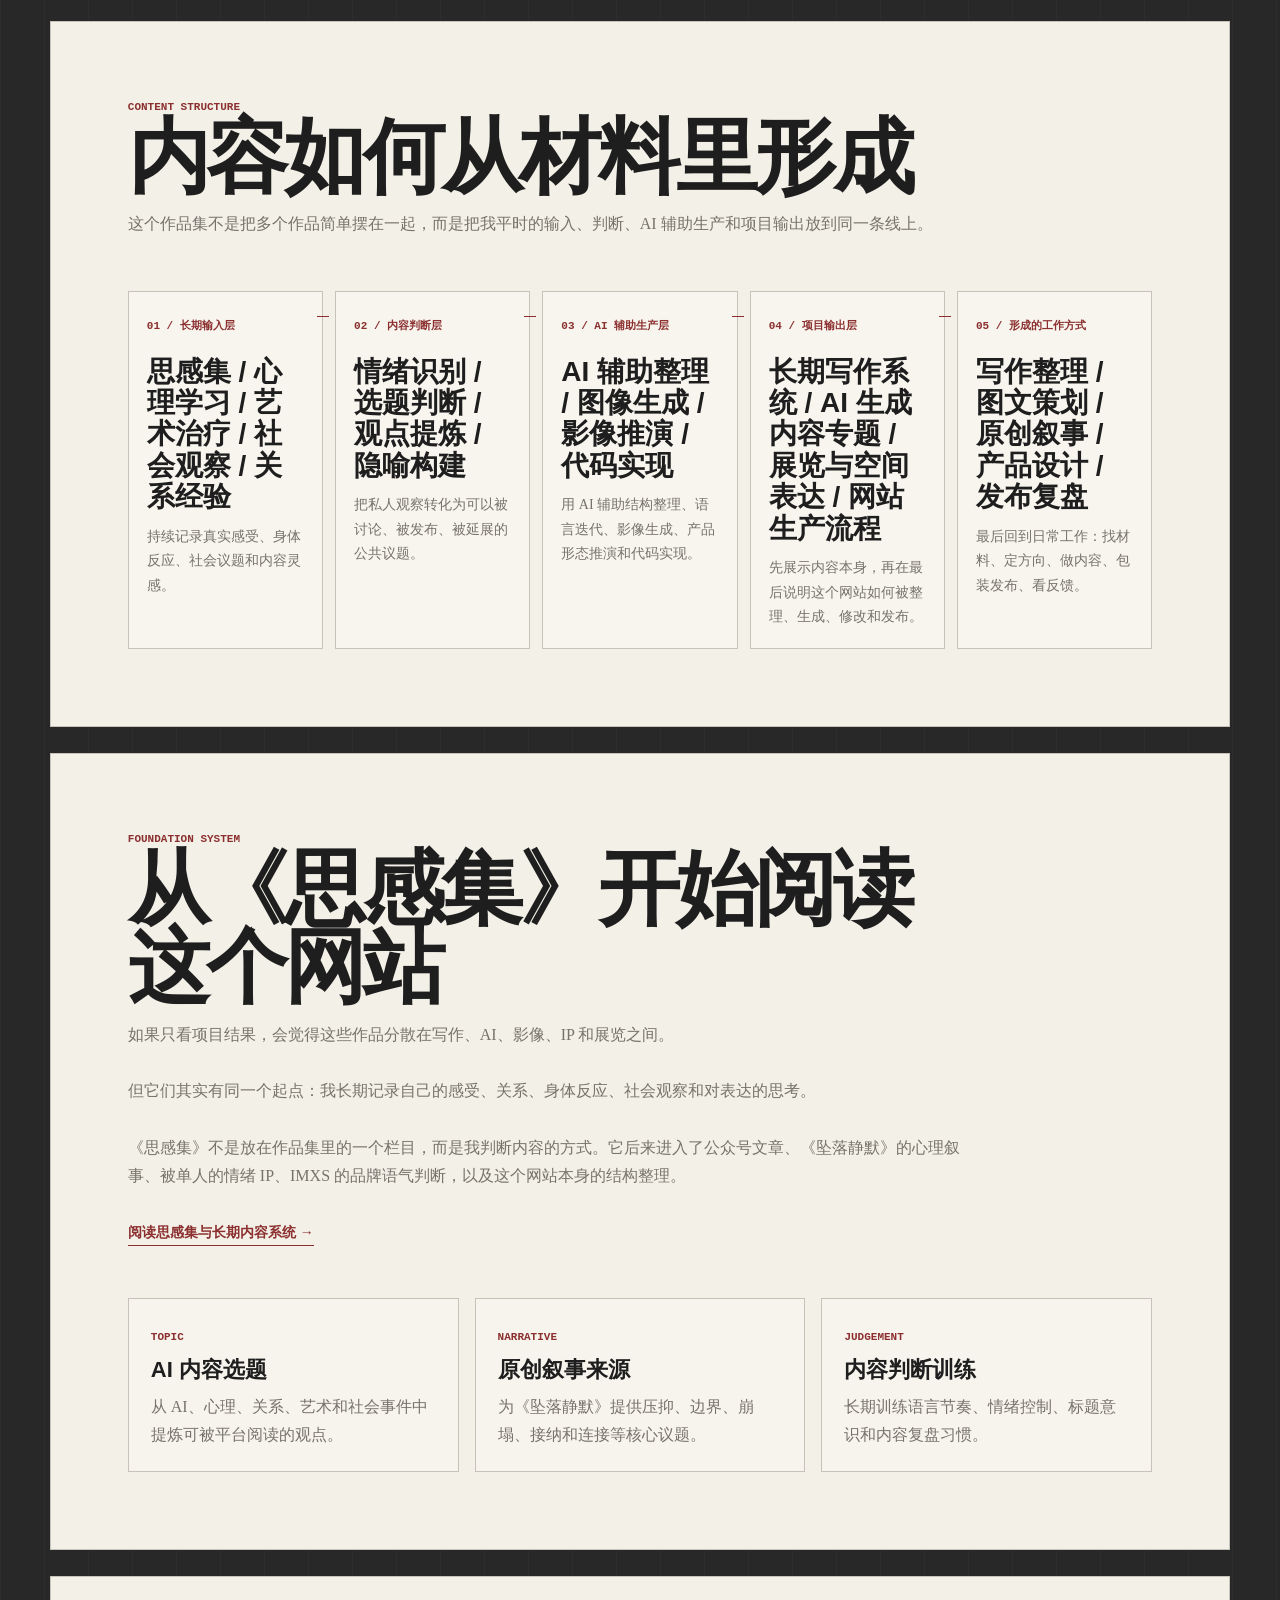
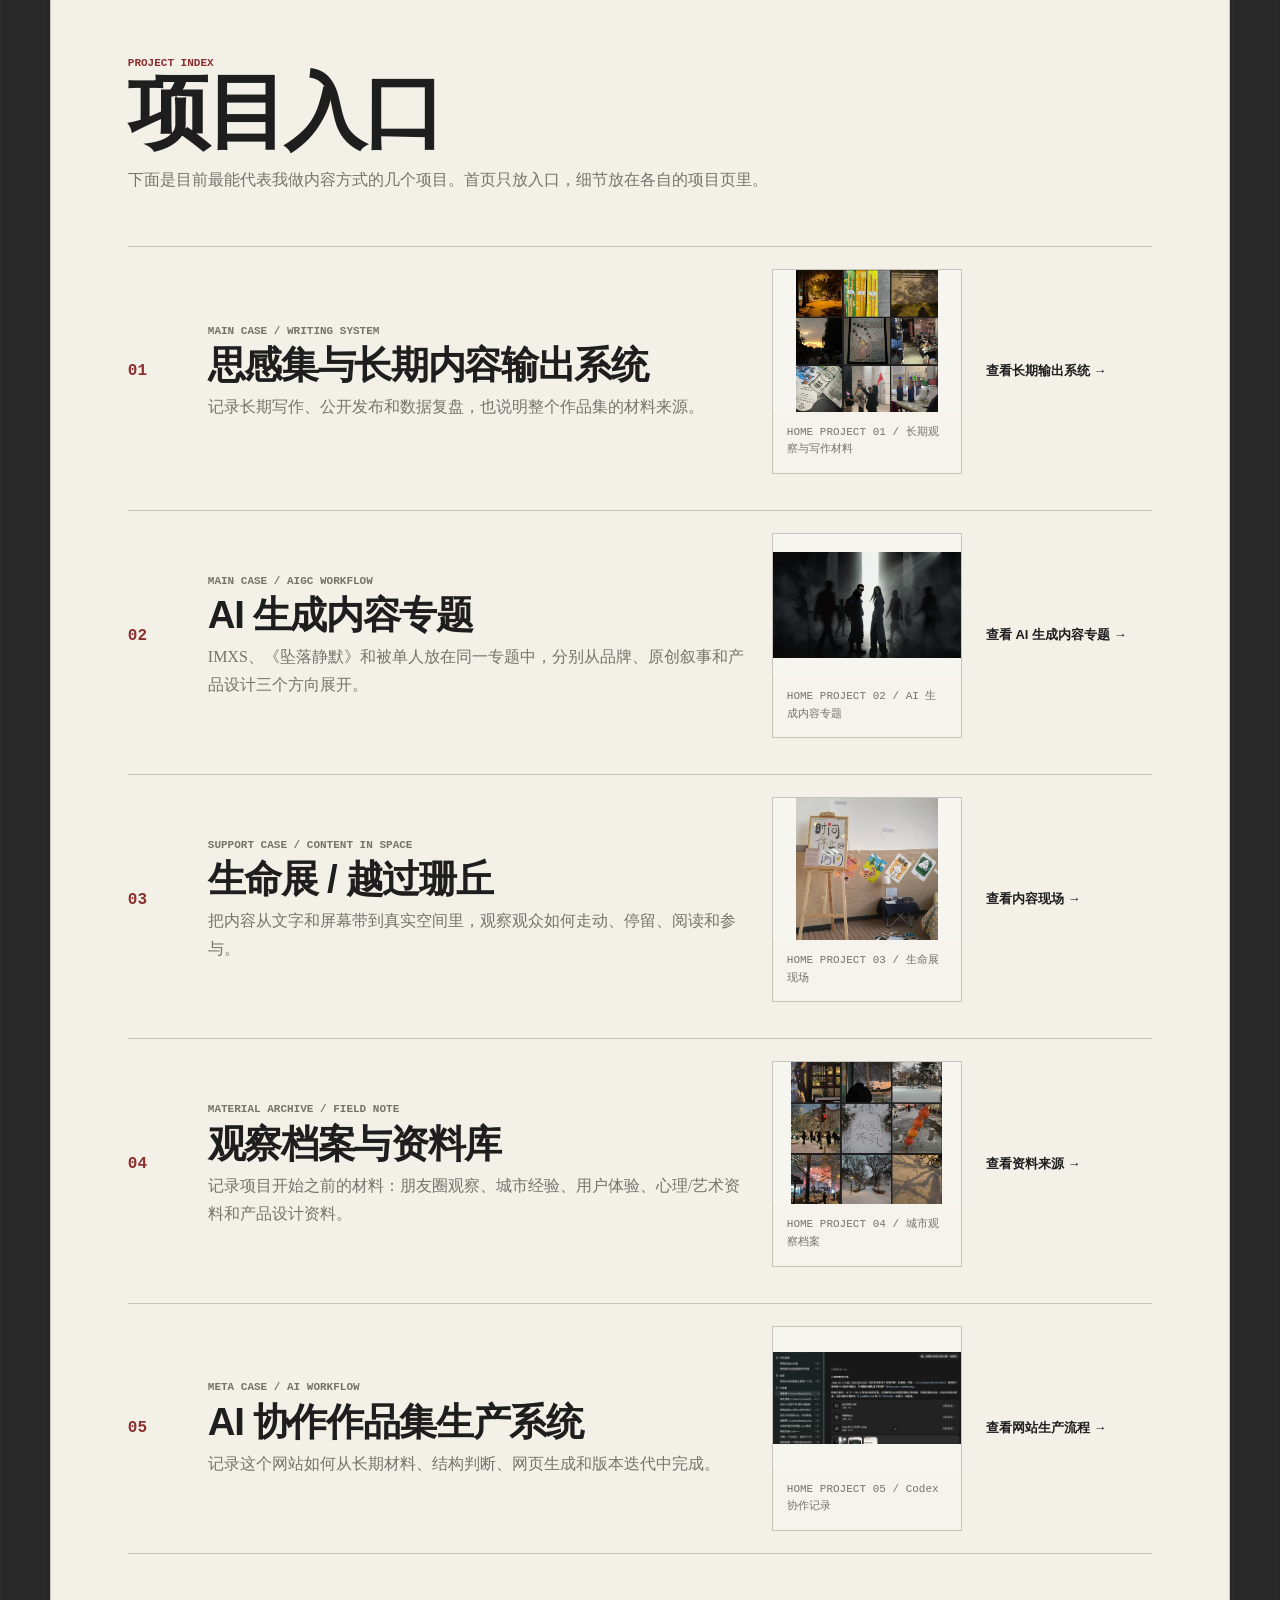
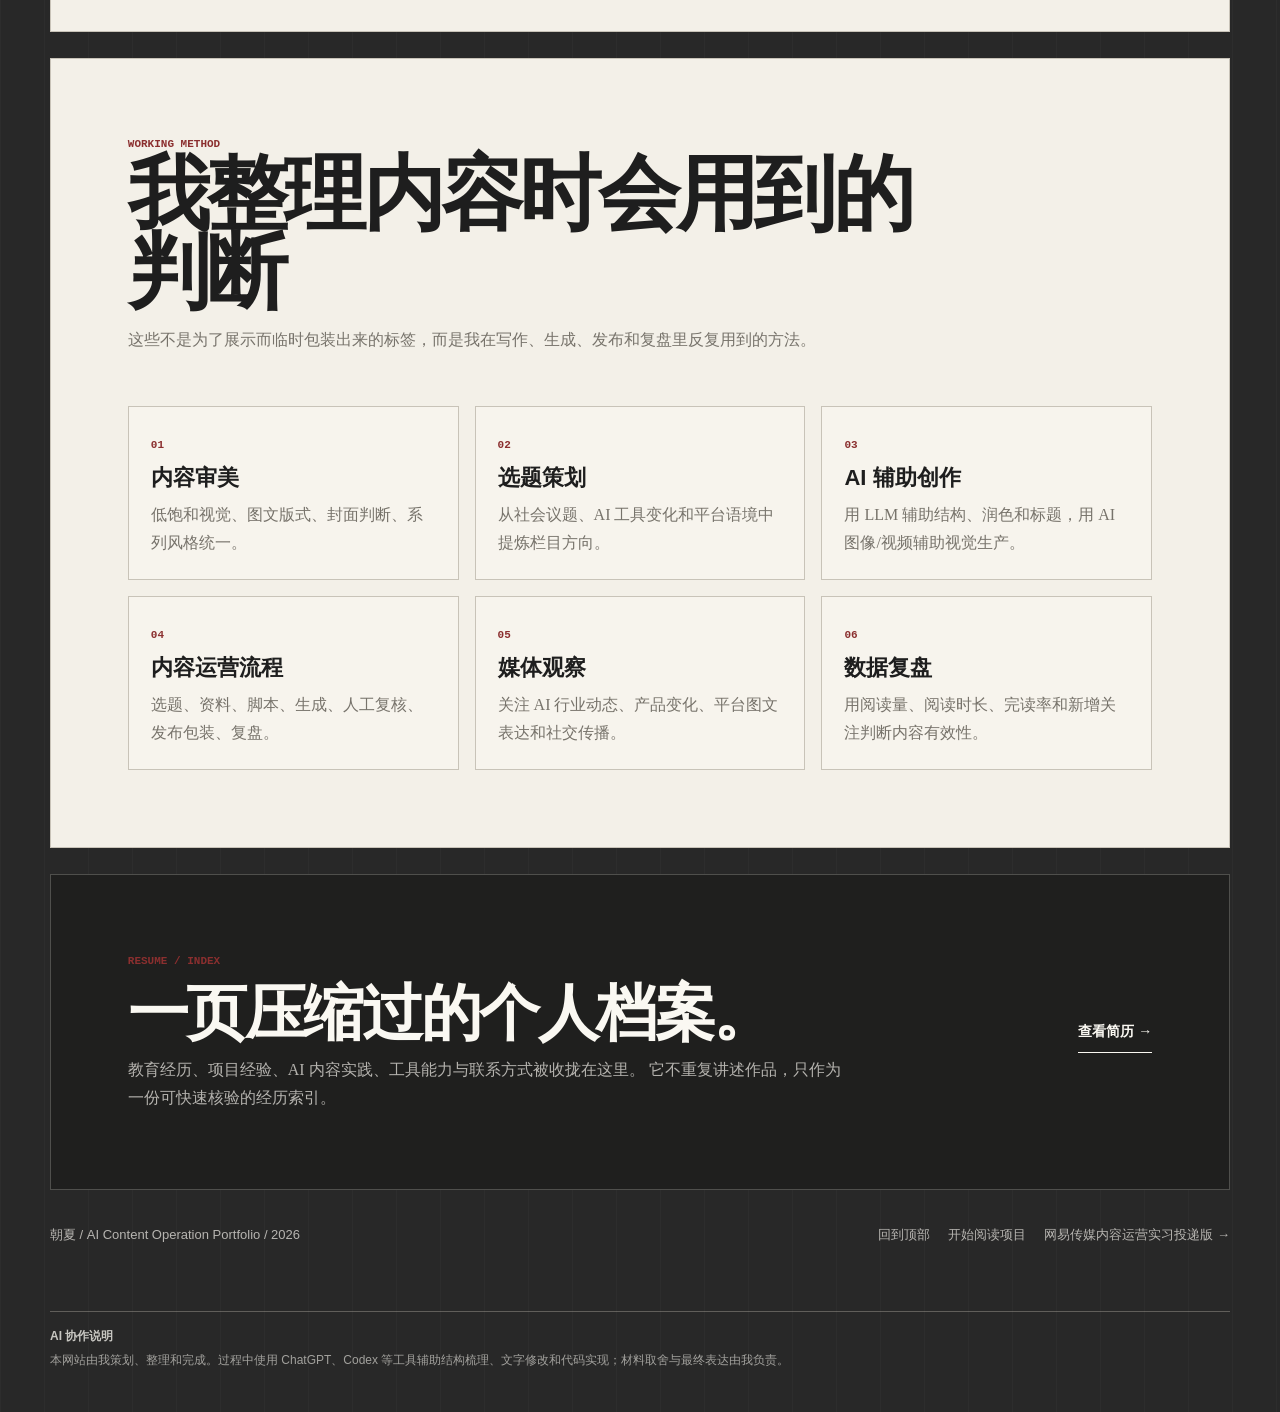
==== commit 50a48843: "Add standalone NetEase interview pages" ====
--- a/portfolio-site/index.html
+++ b/portfolio-site/index.html
@@ -3,10 +3,10 @@
   <head>
     <meta charset="UTF-8" />
     <meta name="viewport" content="width=device-width, initial-scale=1.0" />
-    <title>朝夏 | 网易传媒内容运营实习生应聘作品集</title>
+    <title>朝夏 | AI 内容运营与生成内容策划作品集</title>
     <meta
       name="description"
-      content="朝夏的网易传媒内容运营实习生应聘作品集：公众号文章、选题复盘、AIGC 内容创作、平台发布执行与网站生产复盘。"
+      content="朝夏的内容与 AI 协作作品集：长期写作、思感集、公众号文章、AI 生成内容专题、展览体验、观察档案与网站生产复盘。"
     />
     <link rel="stylesheet" href="./styles.css" />
   </head>
@@ -29,14 +29,8 @@
         <div class="cover-grid">
           <div class="cover-copy">
             <p class="eyebrow">Editorial Portfolio Archive</p>
-            <div class="cover-actions" aria-label="快速入口">
-              <a class="archive-link primary-link" href="./resume.html">先看应聘简历</a>
-              <a class="archive-link" href="#resume-evidence">查看岗位相关证据</a>
-              <a class="archive-link" href="./projects/thinking-system.html#wechat-articles">查看文章样本</a>
-              <a class="archive-link" href="./projects/ai-visual-production.html">查看 AIGC 内容专题</a>
-            </div>
             <h1>AI CONTENT<br />OPERATIONS<br />ARCHIVE</h1>
-            <p class="cover-title-cn">朝夏｜网易传媒内容运营实习生应聘作品集</p>
+            <p class="cover-title-cn">朝夏｜AI 内容运营与生成内容策划作品集</p>
             <p class="cover-lead">
               我长期写作，也使用 AI 做内容。
               <br /><br />
@@ -45,10 +39,10 @@
               AI 参与整理与生成，但内容方向由我判断。
             </p>
             <div class="cover-tags" aria-label="内容方向标签">
-              <span>短篇内容撰写</span>
-              <span>选题复盘</span>
-              <span>AIGC</span>
-              <span>平台执行</span>
+              <span>长期写作</span>
+              <span>AI 协作</span>
+              <span>原创叙事</span>
+              <span>内容档案</span>
             </div>
           </div>
 
@@ -70,71 +64,11 @@
           </aside>
         </div>
 
-      </section>
-
-      <section id="resume-evidence" class="section evidence-overview">
-        <div class="section-kicker">ROLE EVIDENCE</div>
-        <div class="section-heading">
-          <h2>岗位相关证据</h2>
-          <p>
-            这里不是逐条硬贴岗位要求，而是把已经完成的写作、AIGC、选题复盘和项目执行材料，放到网易传媒内容运营实习生可能会用到的几个方向里。
-          </p>
-        </div>
-
-        <div class="evidence-grid">
-          <article class="evidence-card">
-            <span>01 / WRITING</span>
-            <h3>短篇内容撰写</h3>
-            <p>
-              已发布 3 篇公众号文章，保留站内全文、选题拆解和阅读数据。内容来源包括个人情绪、社会观察和现实议题。
-            </p>
-            <a class="inline-link" href="./projects/thinking-system.html#wechat-articles">查看文章样本 →</a>
-          </article>
-
-          <article class="evidence-card">
-            <span>02 / TOPIC</span>
-            <h3>选题与复盘</h3>
-            <p>
-              《思感集》保留长期选题来源，公众号数据用于回看标题、情绪浓度、正文结构和分发方式。
-            </p>
-            <a class="inline-link" href="./projects/thinking-system.html">查看思感集 →</a>
-          </article>
-
-          <article class="evidence-card">
-            <span>03 / AIGC</span>
-            <h3>AIGC 内容创作</h3>
-            <p>
-              IMXS、《坠落静默》和被单人分别对应品牌视觉、原创叙事和情绪 IP，覆盖图像生成、视频方向、提示词和视觉包装。
-            </p>
-            <a class="inline-link" href="./projects/ai-visual-production.html">查看 AIGC 专题 →</a>
-          </article>
-
-          <article class="evidence-card">
-            <span>04 / STORY</span>
-            <h3>故事感与内容包装</h3>
-            <p>
-              《坠落静默》把长期心理感受整理成原创叙事；被单人把打工人疲惫、体面发疯和 meme 语境转化为角色与物料。
-            </p>
-            <a class="inline-link" href="./projects/ai-visual-production.html#falling-silence">查看叙事项目 →</a>
-          </article>
-
-          <article class="evidence-card">
-            <span>05 / OPERATION</span>
-            <h3>发布与执行</h3>
-            <p>
-              已完成公众号发布、网页作品集发布、GitHub Pages 部署和项目资料整理。站外平台上传、社群维护等工作可在此基础上迁移。
-            </p>
-            <a class="inline-link" href="./projects/ai-content-samples.html">查看网站生产流程 →</a>
-          </article>
-
-          <article class="evidence-card">
-            <span>06 / TOOLS</span>
-            <h3>工具使用</h3>
-            <p>
-              使用 AI 生成工具、设计软件、剪辑工具和代码协作工具完成视觉内容、网页搭建、资料整理和项目发布。
-            </p>
-            <a class="inline-link" href="./resume.html">查看简历 →</a>
-          </article>
+        <div class="cover-actions" aria-label="快速入口">
+          <a class="archive-link" href="./projects/ai-visual-production.html">查看 AI 生成内容专题</a>
+          <a class="archive-link" href="./projects/thinking-system.html#wechat-articles">查看公众号文章</a>
+          <a class="archive-link" href="./projects/ai-content-samples.html">查看网站生产流程</a>
+          <a class="archive-link" href="./resume.html">查看简历</a>
         </div>
       </section>
 
@@ -392,6 +326,7 @@
       <div>
         <a href="#top">回到顶部</a>
         <a href="./projects/thinking-system.html">开始阅读项目</a>
+        <a href="./interview-netease-content/">网易传媒内容运营实习投递版 →</a>
       </div>
     </footer>
 
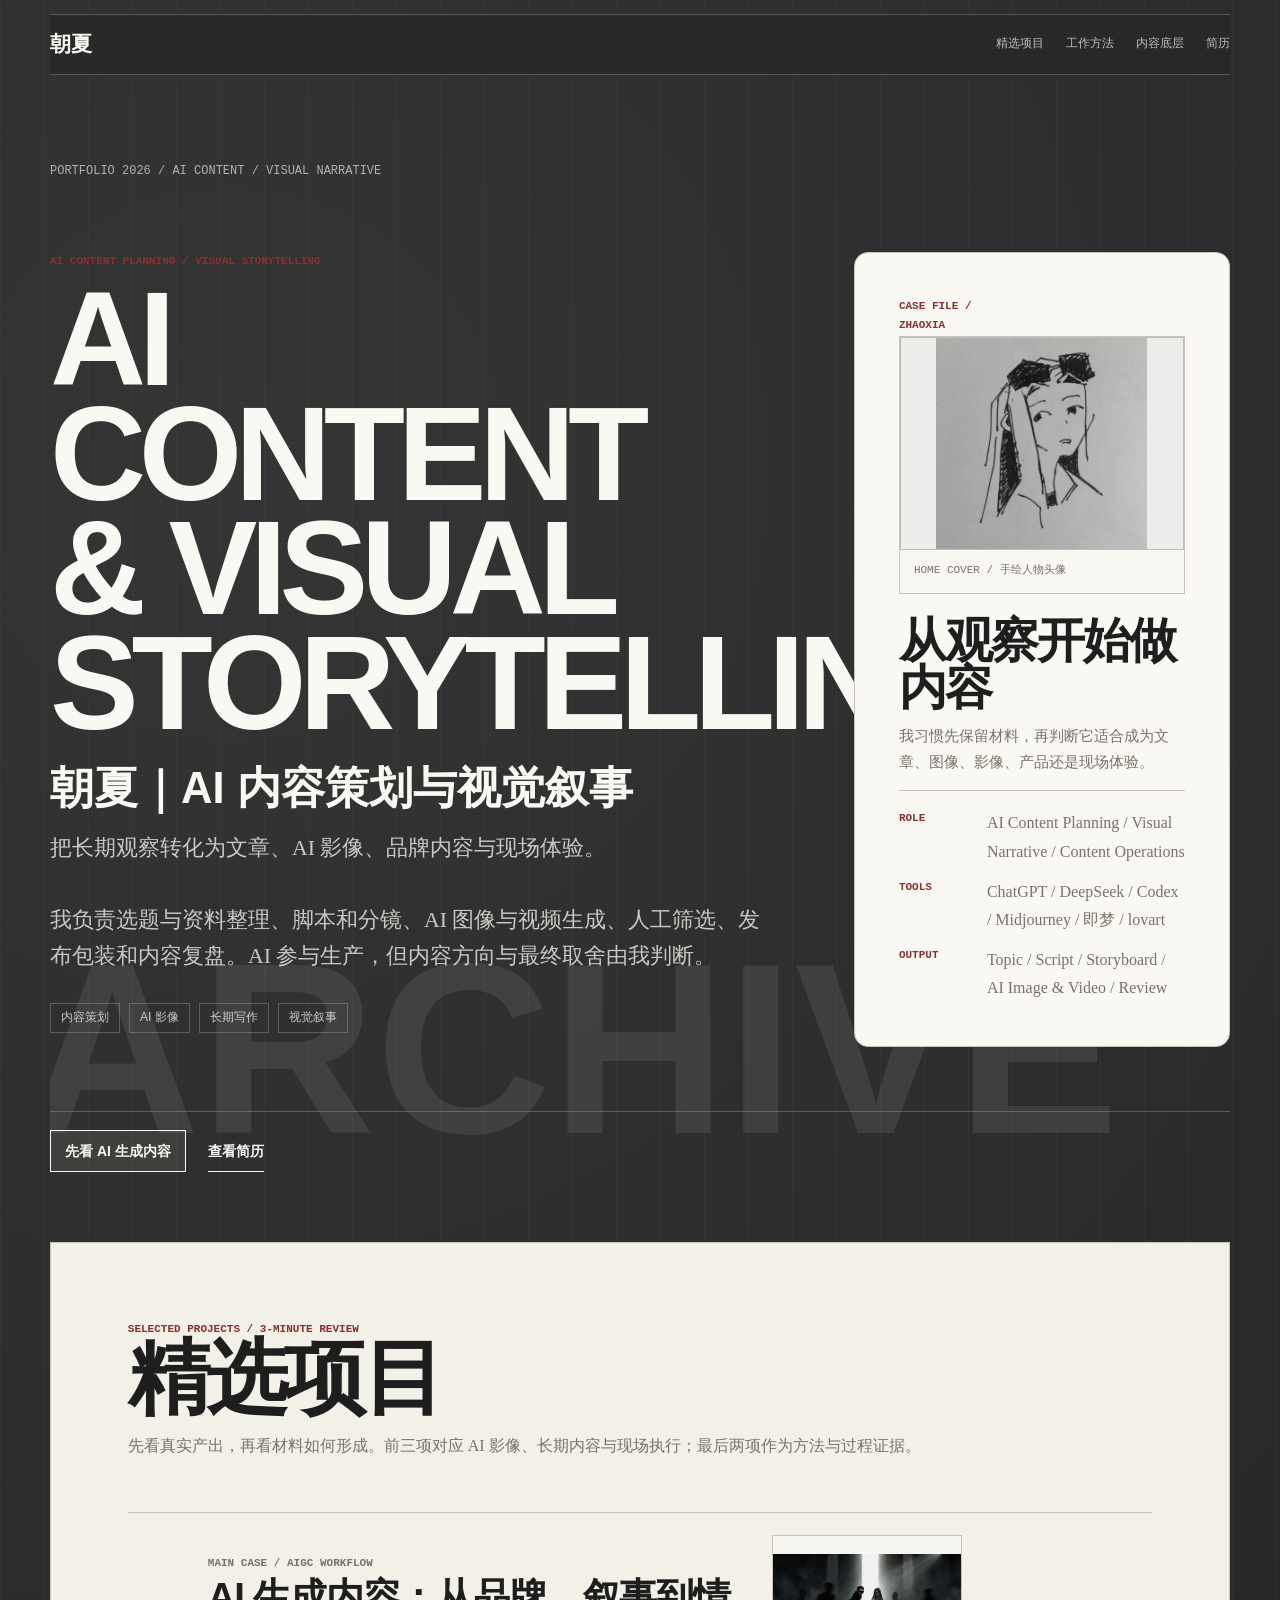
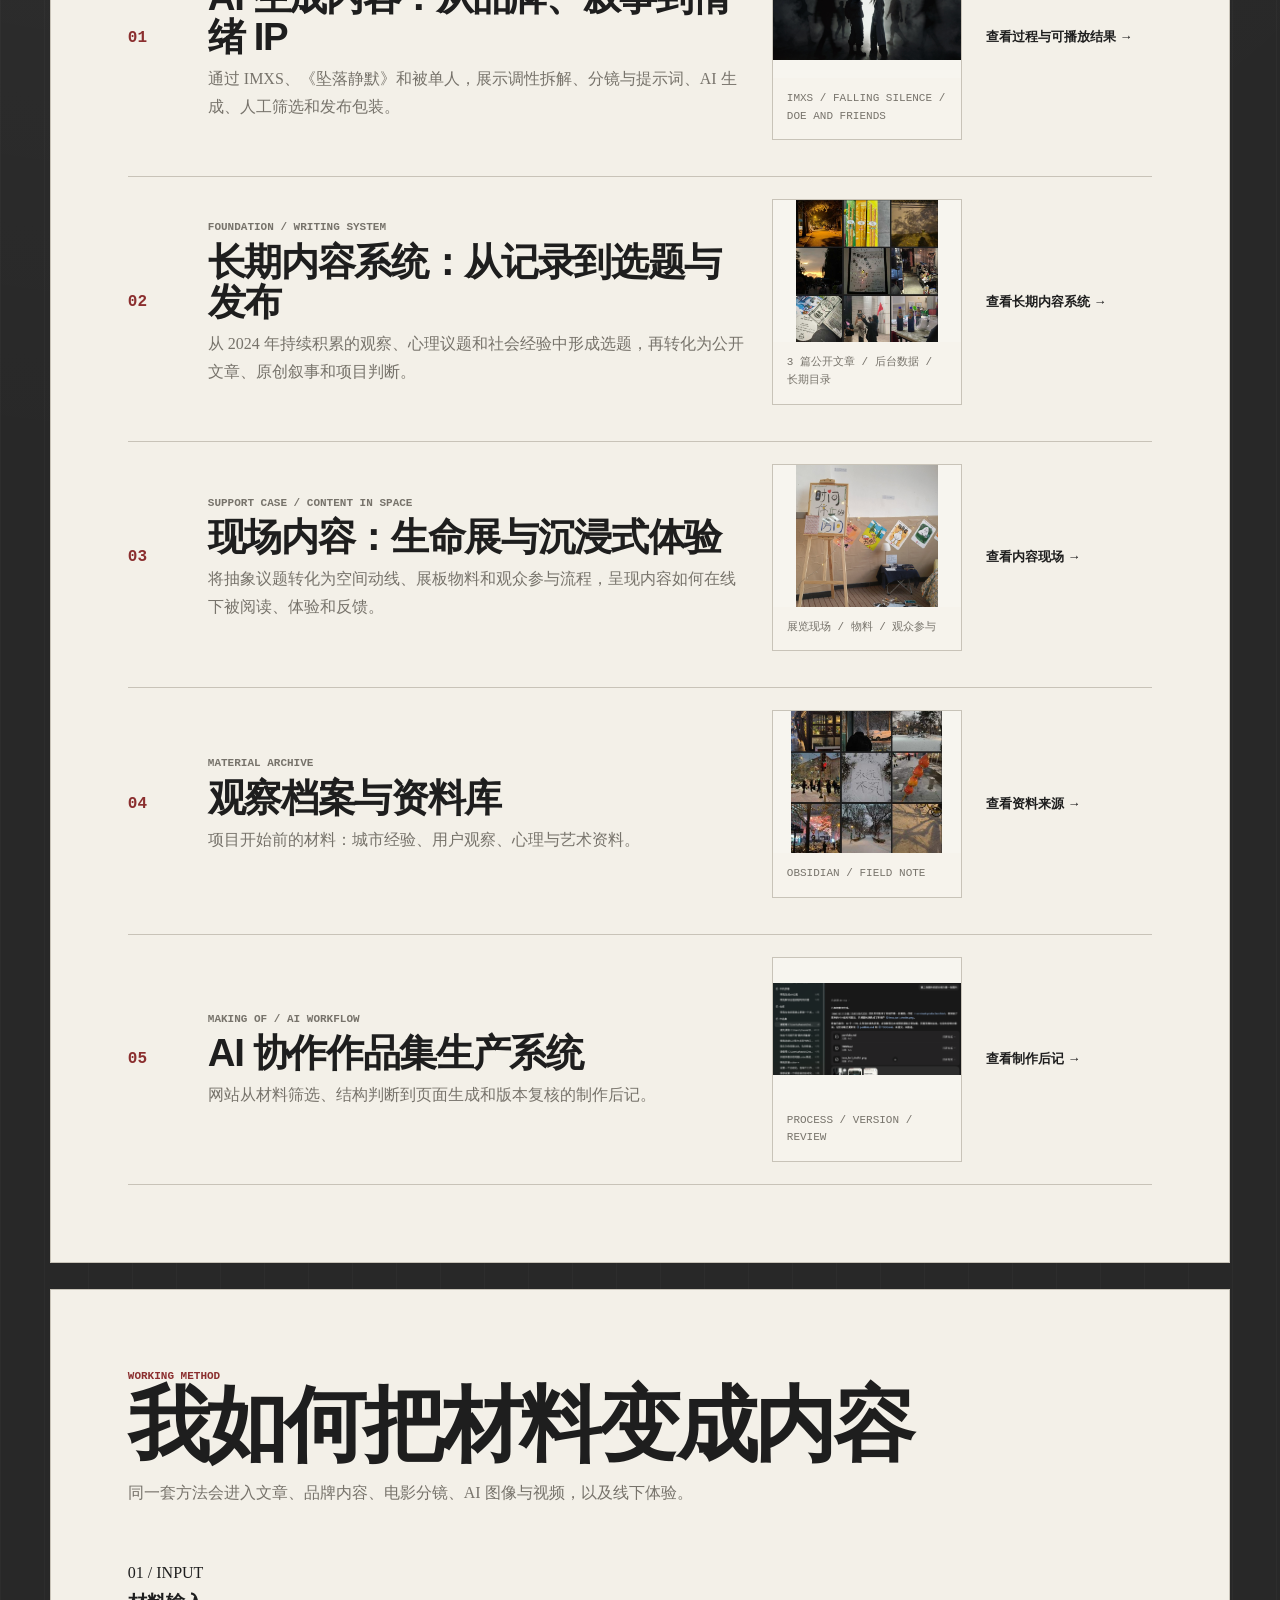
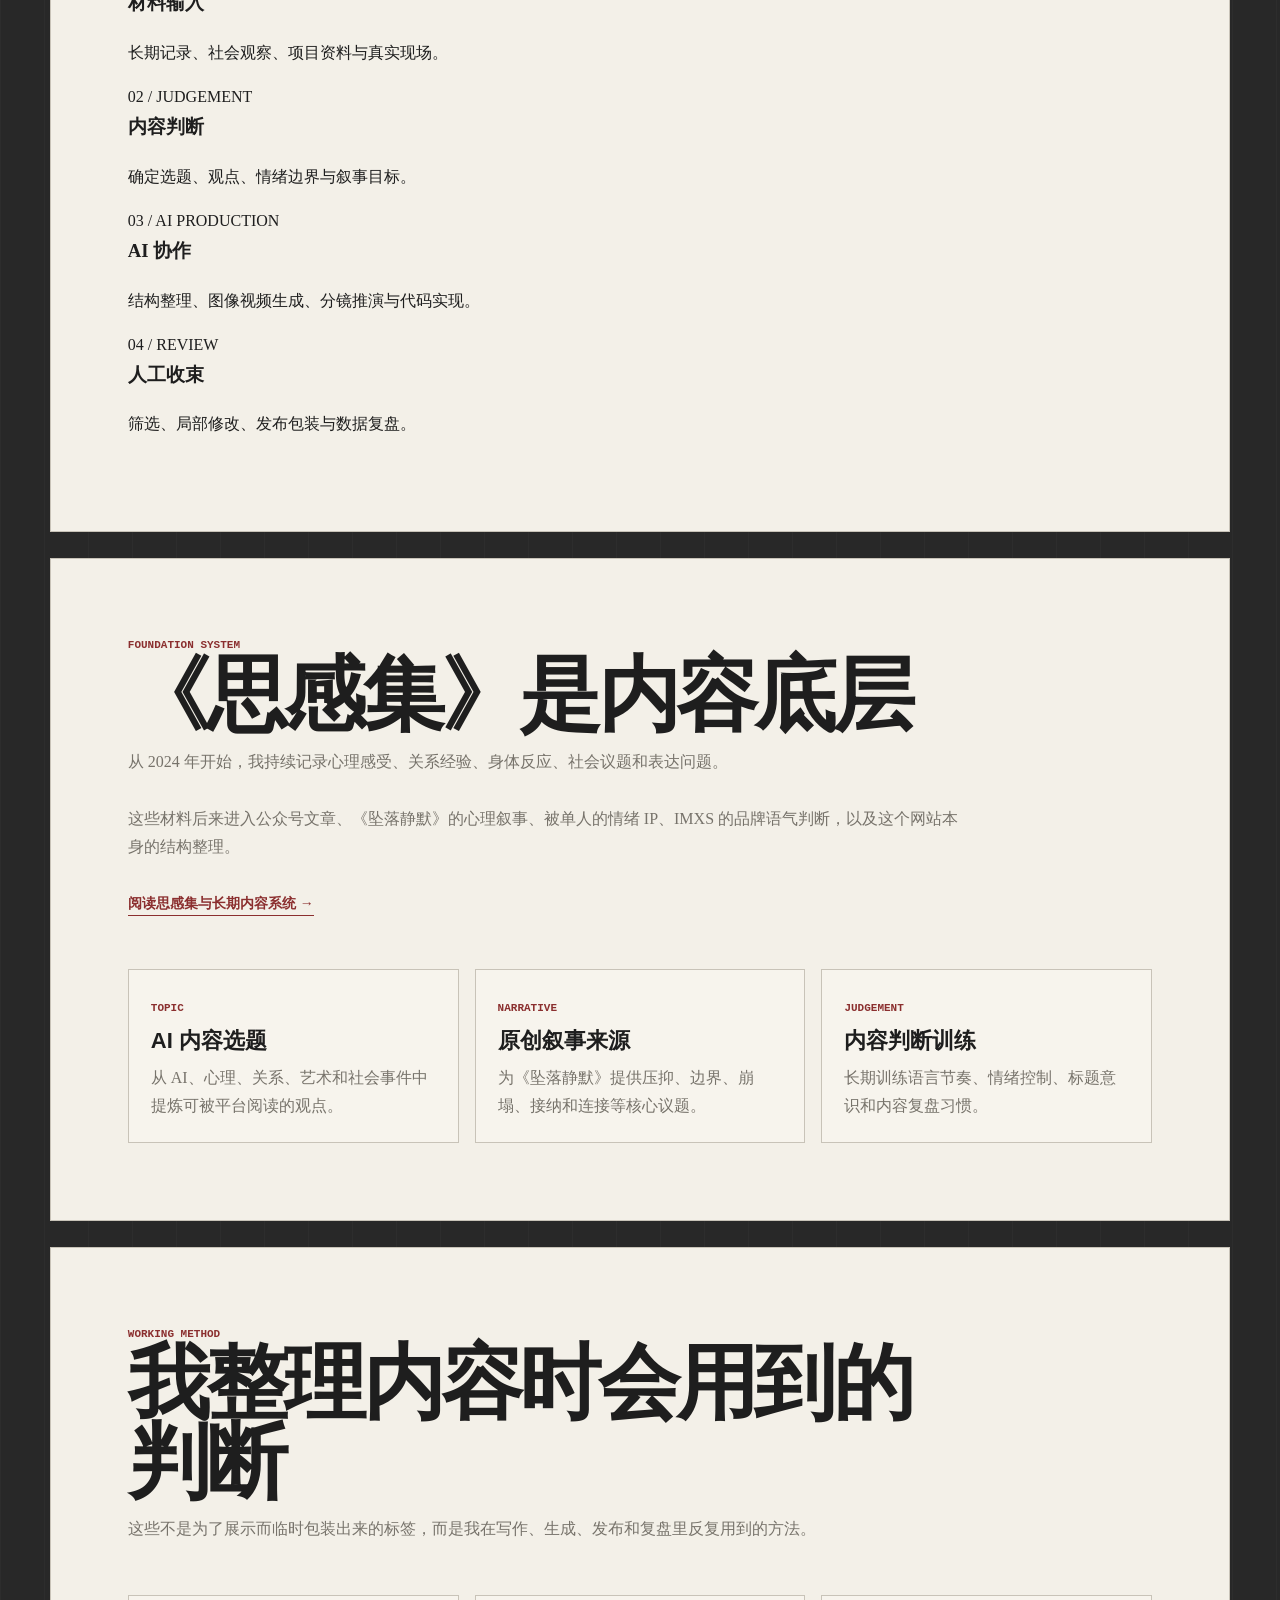
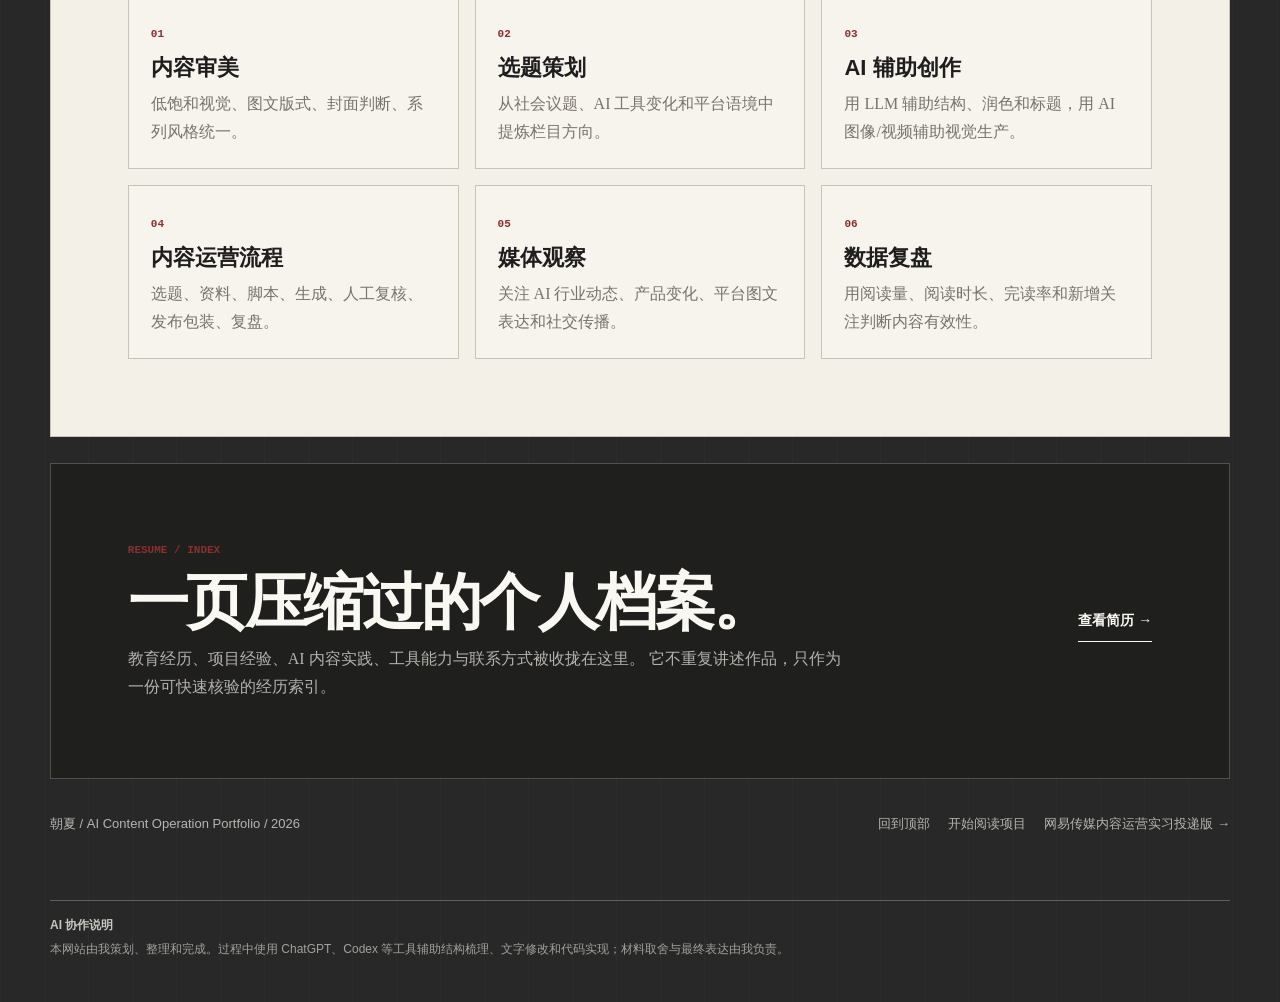
==== commit 9f18c426: "Reorder homepage around selected work" ====
--- a/portfolio-site/index.html
+++ b/portfolio-site/index.html
@@ -3,53 +3,55 @@
   <head>
     <meta charset="UTF-8" />
     <meta name="viewport" content="width=device-width, initial-scale=1.0" />
-    <title>朝夏 | AI 内容运营与生成内容策划作品集</title>
+    <title>朝夏 | AI 内容策划与视觉叙事作品集</title>
     <meta
       name="description"
-      content="朝夏的内容与 AI 协作作品集：长期写作、思感集、公众号文章、AI 生成内容专题、展览体验、观察档案与网站生产复盘。"
+      content="朝夏的 AI 内容策划与视觉叙事作品集：品牌内容、电影分镜、AI 图像与视频、长期写作、现场体验与内容复盘。"
     />
+    <link rel="canonical" href="https://zhaoxiamenghua.github.io/zhaoxia-portfolio/portfolio-site/" />
+    <meta property="og:title" content="朝夏｜AI 内容策划与视觉叙事作品集" />
+    <meta property="og:description" content="把长期观察转化为文章、AI 影像、品牌内容与现场体验。" />
+    <meta property="og:type" content="website" />
+    <meta property="og:image" content="https://zhaoxiamenghua.github.io/zhaoxia-portfolio/portfolio-site/assets/evidence/falling_silence_glance.jpg" />
     <link rel="stylesheet" href="./styles.css" />
   </head>
   <body>
     <header class="site-header">
       <a class="brand" href="#top" aria-label="返回首页">朝夏</a>
       <nav aria-label="主要导航">
-        <a href="#role-fit">内容方式</a>
-        <a href="#framework">内容结构</a>
-        <a href="#projects">项目入口</a>
-        <a href="#capability">整理方法</a>
+        <a href="#projects">精选项目</a>
+        <a href="#method">工作方法</a>
+        <a href="#foundation">内容底层</a>
         <a href="./resume.html">简历</a>
       </nav>
     </header>
 
     <main id="top">
       <section class="cover">
-        <p class="cover-meta">PORTFOLIO 2026 / WRITING / AI CONTENT / AIGC ARCHIVE</p>
+        <p class="cover-meta">PORTFOLIO 2026 / AI CONTENT / VISUAL NARRATIVE</p>
         <div class="cover-bg-word" aria-hidden="true">ARCHIVE</div>
         <div class="cover-grid">
           <div class="cover-copy">
-            <p class="eyebrow">Editorial Portfolio Archive</p>
-            <h1>AI CONTENT<br />OPERATIONS<br />ARCHIVE</h1>
-            <p class="cover-title-cn">朝夏｜AI 内容运营与生成内容策划作品集</p>
+            <p class="eyebrow">AI Content Planning / Visual Storytelling</p>
+            <h1>AI CONTENT<br />&amp; VISUAL<br />STORYTELLING</h1>
+            <p class="cover-title-cn">朝夏｜AI 内容策划与视觉叙事</p>
             <p class="cover-lead">
-              我长期写作，也使用 AI 做内容。
+              把长期观察转化为文章、AI 影像、品牌内容与现场体验。
               <br /><br />
-              这些项目来自同一套材料：记录、关系、身体感受、品牌语气、图像和现场经验。它们后来分别成为文章、影像、IP、展览和这个网站。
-              <br /><br />
-              AI 参与整理与生成，但内容方向由我判断。
+              我负责选题与资料整理、脚本和分镜、AI 图像与视频生成、人工筛选、发布包装和内容复盘。AI 参与生产，但内容方向与最终取舍由我判断。
             </p>
             <div class="cover-tags" aria-label="内容方向标签">
+              <span>内容策划</span>
+              <span>AI 影像</span>
               <span>长期写作</span>
-              <span>AI 协作</span>
-              <span>原创叙事</span>
-              <span>内容档案</span>
+              <span>视觉叙事</span>
             </div>
           </div>
 
           <aside class="cover-sheet" aria-label="作品集档案封面摘要">
             <div class="sheet-caption">CASE FILE / ZHAOXIA</div>
             <figure class="evidence-media" data-evidence="home-cover">
-              <img src="./assets/home-cover-drawing.jpg" alt="手绘人物头像，作为首页封面代表图" />
+              <img loading="eager" decoding="async" fetchpriority="high" src="./assets/home-cover-drawing.jpg" alt="手绘人物头像，作为首页封面代表图" />
               <figcaption>HOME COVER / 手绘人物头像</figcaption>
             </figure>
             <h2>从观察开始做内容</h2>
@@ -57,115 +59,125 @@
               我习惯先保留材料，再判断它适合成为文章、图像、影像、产品还是现场体验。
             </p>
             <dl>
-              <div><dt>ROLE</dt><dd>Writing / AI Content / AIGC Archive</dd></div>
-              <div><dt>TOOLS</dt><dd>ChatGPT / Codex / GitHub / Obsidian / Midjourney / Runway</dd></div>
-              <div><dt>OUTPUT</dt><dd>Topic Plan / Content Draft / Visual Workflow / Review</dd></div>
+              <div><dt>ROLE</dt><dd>AI Content Planning / Visual Narrative / Content Operations</dd></div>
+              <div><dt>TOOLS</dt><dd>ChatGPT / DeepSeek / Codex / Midjourney / 即梦 / lovart</dd></div>
+              <div><dt>OUTPUT</dt><dd>Topic / Script / Storyboard / AI Image &amp; Video / Review</dd></div>
             </dl>
           </aside>
         </div>
 
         <div class="cover-actions" aria-label="快速入口">
-          <a class="archive-link" href="./projects/ai-visual-production.html">查看 AI 生成内容专题</a>
-          <a class="archive-link" href="./projects/thinking-system.html#wechat-articles">查看公众号文章</a>
-          <a class="archive-link" href="./projects/ai-content-samples.html">查看网站生产流程</a>
+          <a class="archive-link primary-link" href="./projects/ai-visual-production.html">先看 AI 生成内容</a>
           <a class="archive-link" href="./resume.html">查看简历</a>
         </div>
       </section>
 
-      <section id="role-fit" class="section">
-        <div class="section-kicker">CONTENT ROUTINE / QUICK REVIEW</div>
-        <div class="section-heading">
-          <h2>我平时如何做内容</h2>
+      <section id="projects" class="section project-index">
+        <div class="section-kicker">SELECTED PROJECTS / 3-MINUTE REVIEW</div>
+        <div class="section-heading">
+          <h2>精选项目</h2>
+          <p>先看真实产出，再看材料如何形成。前三项对应 AI 影像、长期内容与现场执行；最后两项作为方法与过程证据。</p>
+        </div>
+
+        <div class="index-list">
+          <a class="index-item primary-item" href="./projects/ai-visual-production.html">
+            <span class="item-number">01</span>
+            <div>
+              <p class="item-type">MAIN CASE / AIGC WORKFLOW</p>
+              <h3>AI 生成内容：从品牌、叙事到情绪 IP</h3>
+              <p>通过 IMXS、《坠落静默》和被单人，展示调性拆解、分镜与提示词、AI 生成、人工筛选和发布包装。</p>
+            </div>
+            <figure class="evidence-media" data-evidence="home-project-01">
+              <img loading="lazy" decoding="async" src="./assets/evidence/falling_silence_glance.jpg" alt="坠落静默 AI 生成内容专题视觉" />
+              <figcaption>IMXS / FALLING SILENCE / DOE AND FRIENDS</figcaption>
+            </figure>
+            <strong>查看过程与可播放结果 →</strong>
+          </a>
+
+          <a class="index-item" href="./projects/thinking-system.html">
+            <span class="item-number">02</span>
+            <div>
+              <p class="item-type">FOUNDATION / WRITING SYSTEM</p>
+              <h3>长期内容系统：从记录到选题与发布</h3>
+              <p>从 2024 年持续积累的观察、心理议题和社会经验中形成选题，再转化为公开文章、原创叙事和项目判断。</p>
+            </div>
+            <figure class="evidence-media" data-evidence="home-project-02">
+              <img loading="lazy" decoding="async" src="./assets/obs-walk.jpg" alt="思感集长期观察与写作材料拼图" />
+              <figcaption>3 篇公开文章 / 后台数据 / 长期目录</figcaption>
+            </figure>
+            <strong>查看长期内容系统 →</strong>
+          </a>
+
+          <a class="index-item" href="./projects/exhibition-experience.html">
+            <span class="item-number">03</span>
+            <div>
+              <p class="item-type">SUPPORT CASE / CONTENT IN SPACE</p>
+              <h3>现场内容：生命展与沉浸式体验</h3>
+              <p>将抽象议题转化为空间动线、展板物料和观众参与流程，呈现内容如何在线下被阅读、体验和反馈。</p>
+            </div>
+            <figure class="evidence-media" data-evidence="home-project-03">
+              <img loading="lazy" decoding="async" src="./assets/life-exhibition.jpg" alt="北京市第五中学生命展现场" />
+              <figcaption>展览现场 / 物料 / 观众参与</figcaption>
+            </figure>
+            <strong>查看内容现场 →</strong>
+          </a>
+
+          <a class="index-item secondary-item" href="./projects/archive.html">
+            <span class="item-number">04</span>
+            <div>
+              <p class="item-type">MATERIAL ARCHIVE</p>
+              <h3>观察档案与资料库</h3>
+              <p>项目开始前的材料：城市经验、用户观察、心理与艺术资料。</p>
+            </div>
+            <figure class="evidence-media" data-evidence="home-project-04">
+              <img loading="lazy" decoding="async" src="./assets/obs-snow.jpg" alt="城市散步与观察档案照片拼图" />
+              <figcaption>OBSIDIAN / FIELD NOTE</figcaption>
+            </figure>
+            <strong>查看资料来源 →</strong>
+          </a>
+
+          <a class="index-item secondary-item" href="./projects/ai-content-samples.html">
+            <span class="item-number">05</span>
+            <div>
+              <p class="item-type">MAKING OF / AI WORKFLOW</p>
+              <h3>AI 协作作品集生产系统</h3>
+              <p>网站从材料筛选、结构判断到页面生成和版本复核的制作后记。</p>
+            </div>
+            <figure class="evidence-media" data-evidence="home-project-05">
+              <img loading="lazy" decoding="async" src="./assets/version-gallery/codex-dialogue-record-latest.png" alt="Codex 协作修改记录截图" />
+              <figcaption>PROCESS / VERSION / REVIEW</figcaption>
+            </figure>
+            <strong>查看制作后记 →</strong>
+          </a>
+        </div>
+      </section>
+
+            <section id="method" class="section method-section">
+        <div class="section-kicker">WORKING METHOD</div>
+        <div class="section-heading">
+          <h2>我如何把材料变成内容</h2>
+          <p>同一套方法会进入文章、品牌内容、电影分镜、AI 图像与视频，以及线下体验。</p>
+        </div>
+        <div class="method-flow">
+          <article><span>01 / INPUT</span><h3>材料输入</h3><p>长期记录、社会观察、项目资料与真实现场。</p></article>
+          <article><span>02 / JUDGEMENT</span><h3>内容判断</h3><p>确定选题、观点、情绪边界与叙事目标。</p></article>
+          <article><span>03 / AI PRODUCTION</span><h3>AI 协作</h3><p>结构整理、图像视频生成、分镜推演与代码实现。</p></article>
+          <article><span>04 / REVIEW</span><h3>人工收束</h3><p>筛选、局部修改、发布包装与数据复盘。</p></article>
+        </div>
+      </section>
+
+      
+
+      
+
+      <section id="foundation" class="section system-map">
+        <div class="section-kicker">FOUNDATION SYSTEM</div>
+        <div class="section-heading">
+          <h2>《思感集》是内容底层</h2>
           <p>
-            我做内容时通常会经历几个环节：先记录和判断，再整理结构，用 AI 辅助扩展，最后根据平台、语气和受众调整表达。
-          </p>
-        </div>
-        <div class="fit-table" role="table" aria-label="内容方式速览">
-          <div role="row">
-            <strong role="cell">观察 AI 工具、平台内容和人的表达变化</strong>
-            <span role="cell">公众号文章、思感集选题、AI 工具协作记录</span>
-          </div>
-          <div role="row">
-            <strong role="cell">写长文，也把长文拆成适合传播的结构</strong>
-            <span role="cell">公众号文章、标题尝试、阅读数据</span>
-          </div>
-          <div role="row">
-            <strong role="cell">用 AI 辅助扩写、润色、生成图像和整理代码</strong>
-            <span role="cell">IMXS、坠落静默、被单人、网站搭建</span>
-          </div>
-          <div role="row">
-            <strong role="cell">根据品牌、叙事或产品目标调整表达</strong>
-            <span role="cell">IMXS 品牌包装、坠落静默剧本、被单人 IP</span>
-          </div>
-          <div role="row">
-            <strong role="cell">回看数据和反馈，继续调整下一次表达</strong>
-            <span role="cell">公众号数据、项目复盘、观察档案</span>
-          </div>
-        </div>
-      </section>
-
-      <section id="philosophy" class="section editorial-note">
-        <div class="note-label">EDITORIAL NOTE</div>
-        <blockquote>
-          AI 提高效率，但运营决定方向。我关心的是如何让选题更准确、观点更清楚、表达更适合平台，也更值得被读完。
-        </blockquote>
-        <div class="note-grid">
-          <p>
-            在 AI 和算法都偏向简短、直接、碎片化表达的时代，我更重视完整、成体系、能让人停留的文字。
-          </p>
-          <p>
-            内容不只是信息传递，也可以是一段陪伴、一场对话、一种向世界坦诚的方式。这个判断贯穿思感集、公众号文章、AI 生成内容专题、展览体验、观察档案和网站生产流程。
-          </p>
-        </div>
-      </section>
-
-      <section id="framework" class="section framework-map">
-        <div class="section-kicker">CONTENT STRUCTURE</div>
-        <div class="section-heading">
-          <h2>内容如何从材料里形成</h2>
-          <p>
-            这个作品集不是把多个作品简单摆在一起，而是把我平时的输入、判断、AI 辅助生产和项目输出放到同一条线上。
-          </p>
-        </div>
-        <div class="framework-flow" aria-label="作品集内容结构图">
-          <article>
-            <span>01 / 长期输入层</span>
-            <h3>思感集 / 心理学习 / 艺术治疗 / 社会观察 / 关系经验</h3>
-            <p>持续记录真实感受、身体反应、社会议题和内容灵感。</p>
-          </article>
-          <article>
-            <span>02 / 内容判断层</span>
-            <h3>情绪识别 / 选题判断 / 观点提炼 / 隐喻构建</h3>
-            <p>把私人观察转化为可以被讨论、被发布、被延展的公共议题。</p>
-          </article>
-          <article>
-            <span>03 / AI 辅助生产层</span>
-            <h3>AI 辅助整理 / 图像生成 / 影像推演 / 代码实现</h3>
-            <p>用 AI 辅助结构整理、语言迭代、影像生成、产品形态推演和代码实现。</p>
-          </article>
-          <article>
-            <span>04 / 项目输出层</span>
-            <h3>长期写作系统 / AI 生成内容专题 / 展览与空间表达 / 网站生产流程</h3>
-            <p>先展示内容本身，再在最后说明这个网站如何被整理、生成、修改和发布。</p>
-          </article>
-          <article>
-            <span>05 / 形成的工作方式</span>
-            <h3>写作整理 / 图文策划 / 原创叙事 / 产品设计 / 发布复盘</h3>
-            <p>最后回到日常工作：找材料、定方向、做内容、包装发布、看反馈。</p>
-          </article>
-        </div>
-      </section>
-
-      <section class="section system-map">
-        <div class="section-kicker">FOUNDATION SYSTEM</div>
-        <div class="section-heading">
-          <h2>从《思感集》开始阅读这个网站</h2>
-          <p>
-            如果只看项目结果，会觉得这些作品分散在写作、AI、影像、IP 和展览之间。
+            从 2024 年开始，我持续记录心理感受、关系经验、身体反应、社会议题和表达问题。
             <br /><br />
-            但它们其实有同一个起点：我长期记录自己的感受、关系、身体反应、社会观察和对表达的思考。
-            <br /><br />
-            《思感集》不是放在作品集里的一个栏目，而是我判断内容的方式。它后来进入了公众号文章、《坠落静默》的心理叙事、被单人的情绪 IP、IMXS 的品牌语气判断，以及这个网站本身的结构整理。
+            这些材料后来进入公众号文章、《坠落静默》的心理叙事、被单人的情绪 IP、IMXS 的品牌语气判断，以及这个网站本身的结构整理。
           </p>
           <a class="inline-link" href="./projects/thinking-system.html">阅读思感集与长期内容系统 →</a>
         </div>
@@ -188,85 +200,7 @@
         </div>
       </section>
 
-      <section id="projects" class="section project-index">
-        <div class="section-kicker">PROJECT INDEX</div>
-        <div class="section-heading">
-          <h2>项目入口</h2>
-          <p>下面是目前最能代表我做内容方式的几个项目。首页只放入口，细节放在各自的项目页里。</p>
-        </div>
-
-        <div class="index-list">
-          <a class="index-item primary-item" href="./projects/thinking-system.html">
-            <span class="item-number">01</span>
-            <div>
-              <p class="item-type">MAIN CASE / WRITING SYSTEM</p>
-              <h3>思感集与长期内容输出系统</h3>
-              <p>记录长期写作、公开发布和数据复盘，也说明整个作品集的材料来源。</p>
-            </div>
-            <figure class="evidence-media" data-evidence="home-project-01">
-              <img src="./assets/obs-walk.jpg" alt="思感集长期观察与写作材料拼图" />
-              <figcaption>HOME PROJECT 01 / 长期观察与写作材料</figcaption>
-            </figure>
-            <strong>查看长期输出系统 →</strong>
-          </a>
-
-          <a class="index-item" href="./projects/ai-visual-production.html">
-            <span class="item-number">02</span>
-            <div>
-              <p class="item-type">MAIN CASE / AIGC WORKFLOW</p>
-              <h3>AI 生成内容专题</h3>
-              <p>IMXS、《坠落静默》和被单人放在同一专题中，分别从品牌、原创叙事和产品设计三个方向展开。</p>
-            </div>
-            <figure class="evidence-media" data-evidence="home-project-02">
-              <img src="./assets/evidence/falling_silence_glance.jpg" alt="坠落静默 AI 生成内容专题视觉" />
-              <figcaption>HOME PROJECT 02 / AI 生成内容专题</figcaption>
-            </figure>
-            <strong>查看 AI 生成内容专题 →</strong>
-          </a>
-
-          <a class="index-item" href="./projects/exhibition-experience.html">
-            <span class="item-number">03</span>
-            <div>
-              <p class="item-type">SUPPORT CASE / CONTENT IN SPACE</p>
-              <h3>生命展 / 越过珊丘</h3>
-              <p>把内容从文字和屏幕带到真实空间里，观察观众如何走动、停留、阅读和参与。</p>
-            </div>
-            <figure class="evidence-media" data-evidence="home-project-03">
-              <img src="./assets/life-exhibition.jpg" alt="北京市第五中学生命展现场" />
-              <figcaption>HOME PROJECT 03 / 生命展现场</figcaption>
-            </figure>
-            <strong>查看内容现场 →</strong>
-          </a>
-
-          <a class="index-item" href="./projects/archive.html">
-            <span class="item-number">04</span>
-            <div>
-              <p class="item-type">MATERIAL ARCHIVE / FIELD NOTE</p>
-              <h3>观察档案与资料库</h3>
-              <p>记录项目开始之前的材料：朋友圈观察、城市经验、用户体验、心理/艺术资料和产品设计资料。</p>
-            </div>
-            <figure class="evidence-media" data-evidence="home-project-04">
-              <img src="./assets/obs-snow.jpg" alt="城市散步与观察档案照片拼图" />
-              <figcaption>HOME PROJECT 04 / 城市观察档案</figcaption>
-            </figure>
-            <strong>查看资料来源 →</strong>
-          </a>
-
-          <a class="index-item" href="./projects/ai-content-samples.html">
-            <span class="item-number">05</span>
-            <div>
-              <p class="item-type">META CASE / AI WORKFLOW</p>
-              <h3>AI 协作作品集生产系统</h3>
-              <p>记录这个网站如何从长期材料、结构判断、网页生成和版本迭代中完成。</p>
-            </div>
-            <figure class="evidence-media" data-evidence="home-project-05">
-              <img src="./assets/version-gallery/codex-dialogue-record-latest.png" alt="Codex 协作修改记录截图" />
-              <figcaption>HOME PROJECT 05 / Codex 协作记录</figcaption>
-            </figure>
-            <strong>查看网站生产流程 →</strong>
-          </a>
-        </div>
-      </section>
+      
 
       <section id="capability" class="section capability">
         <div class="section-kicker">WORKING METHOD</div>
--- a/portfolio-site/styles.css
+++ b/portfolio-site/styles.css
@@ -567,6 +567,17 @@
   background: #f7f5ef;
 }
 
+.evidence-media video {
+  display: block;
+  width: 100%;
+  aspect-ratio: 7 / 3;
+  background: #0d0d0d;
+}
+
+.video-evidence {
+  cursor: default;
+}
+
 .evidence-media.document img {
   object-fit: contain;
   background: #f7f5ef;
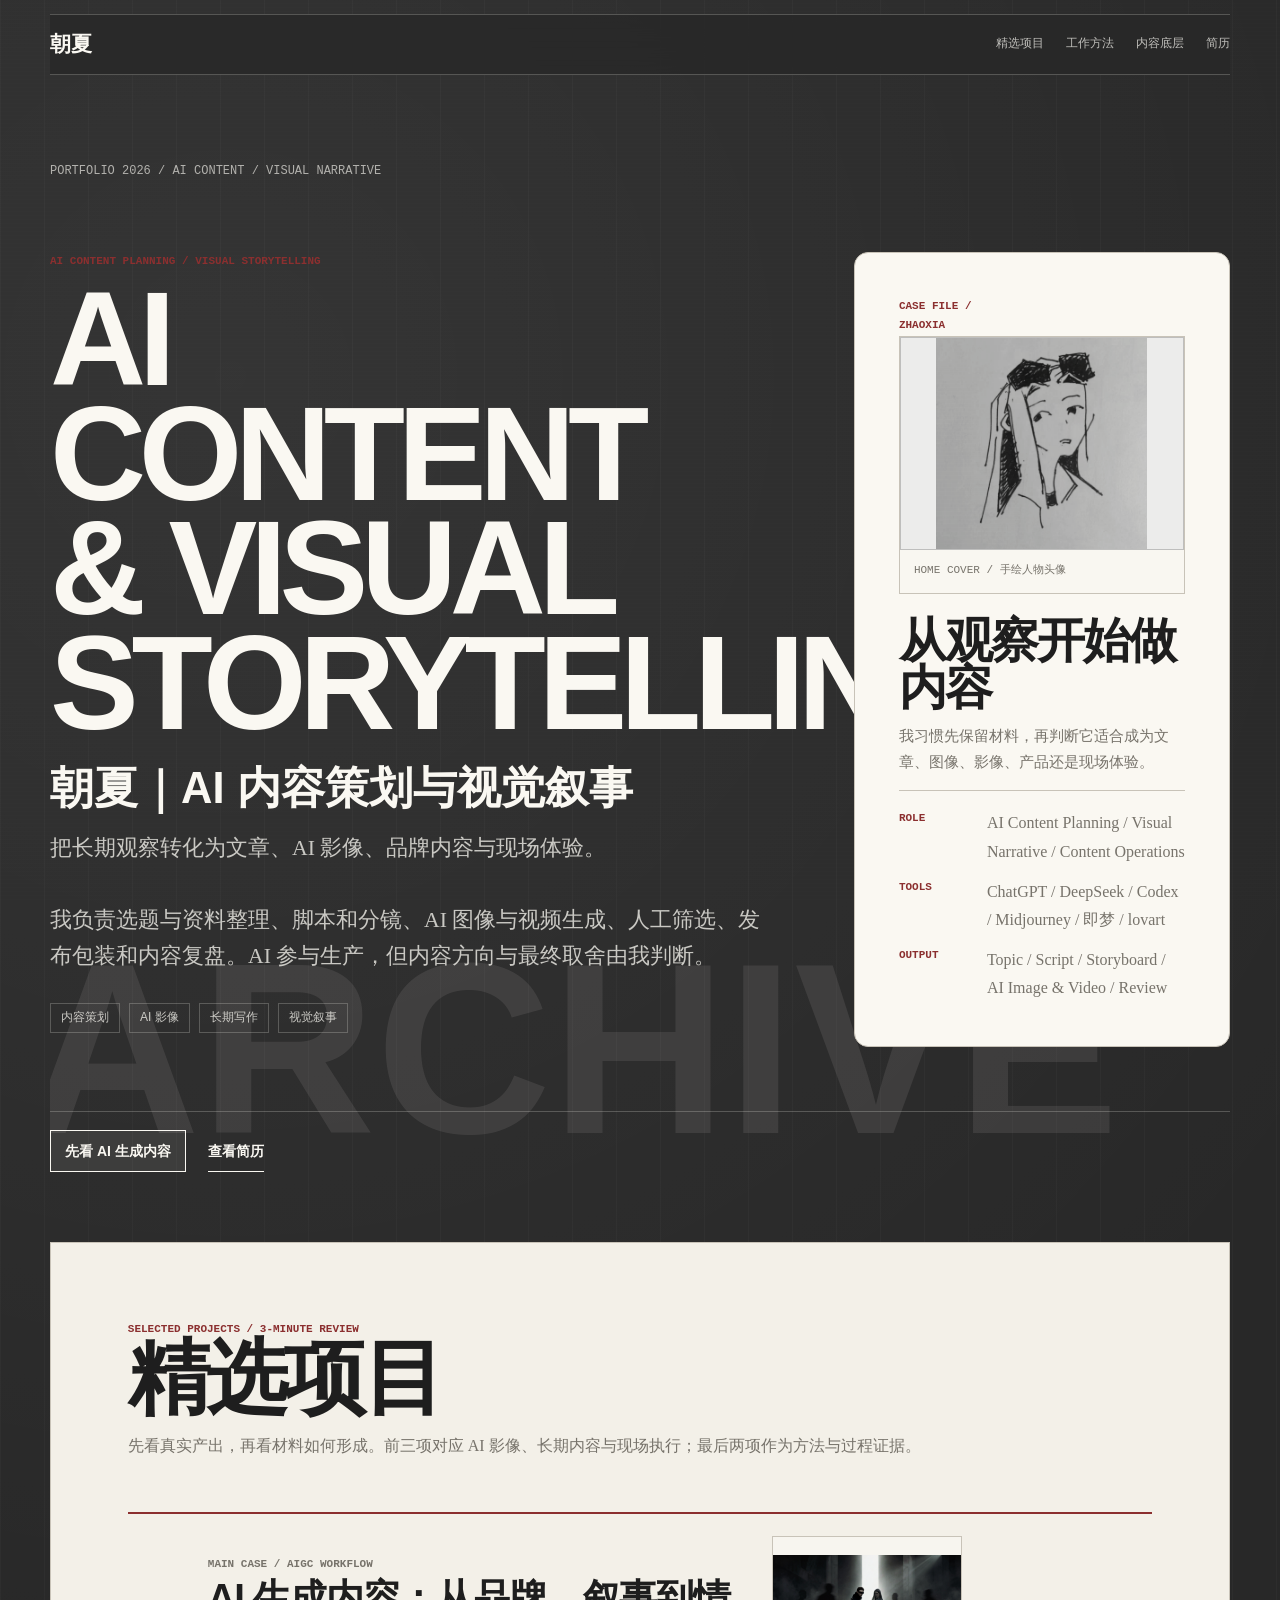
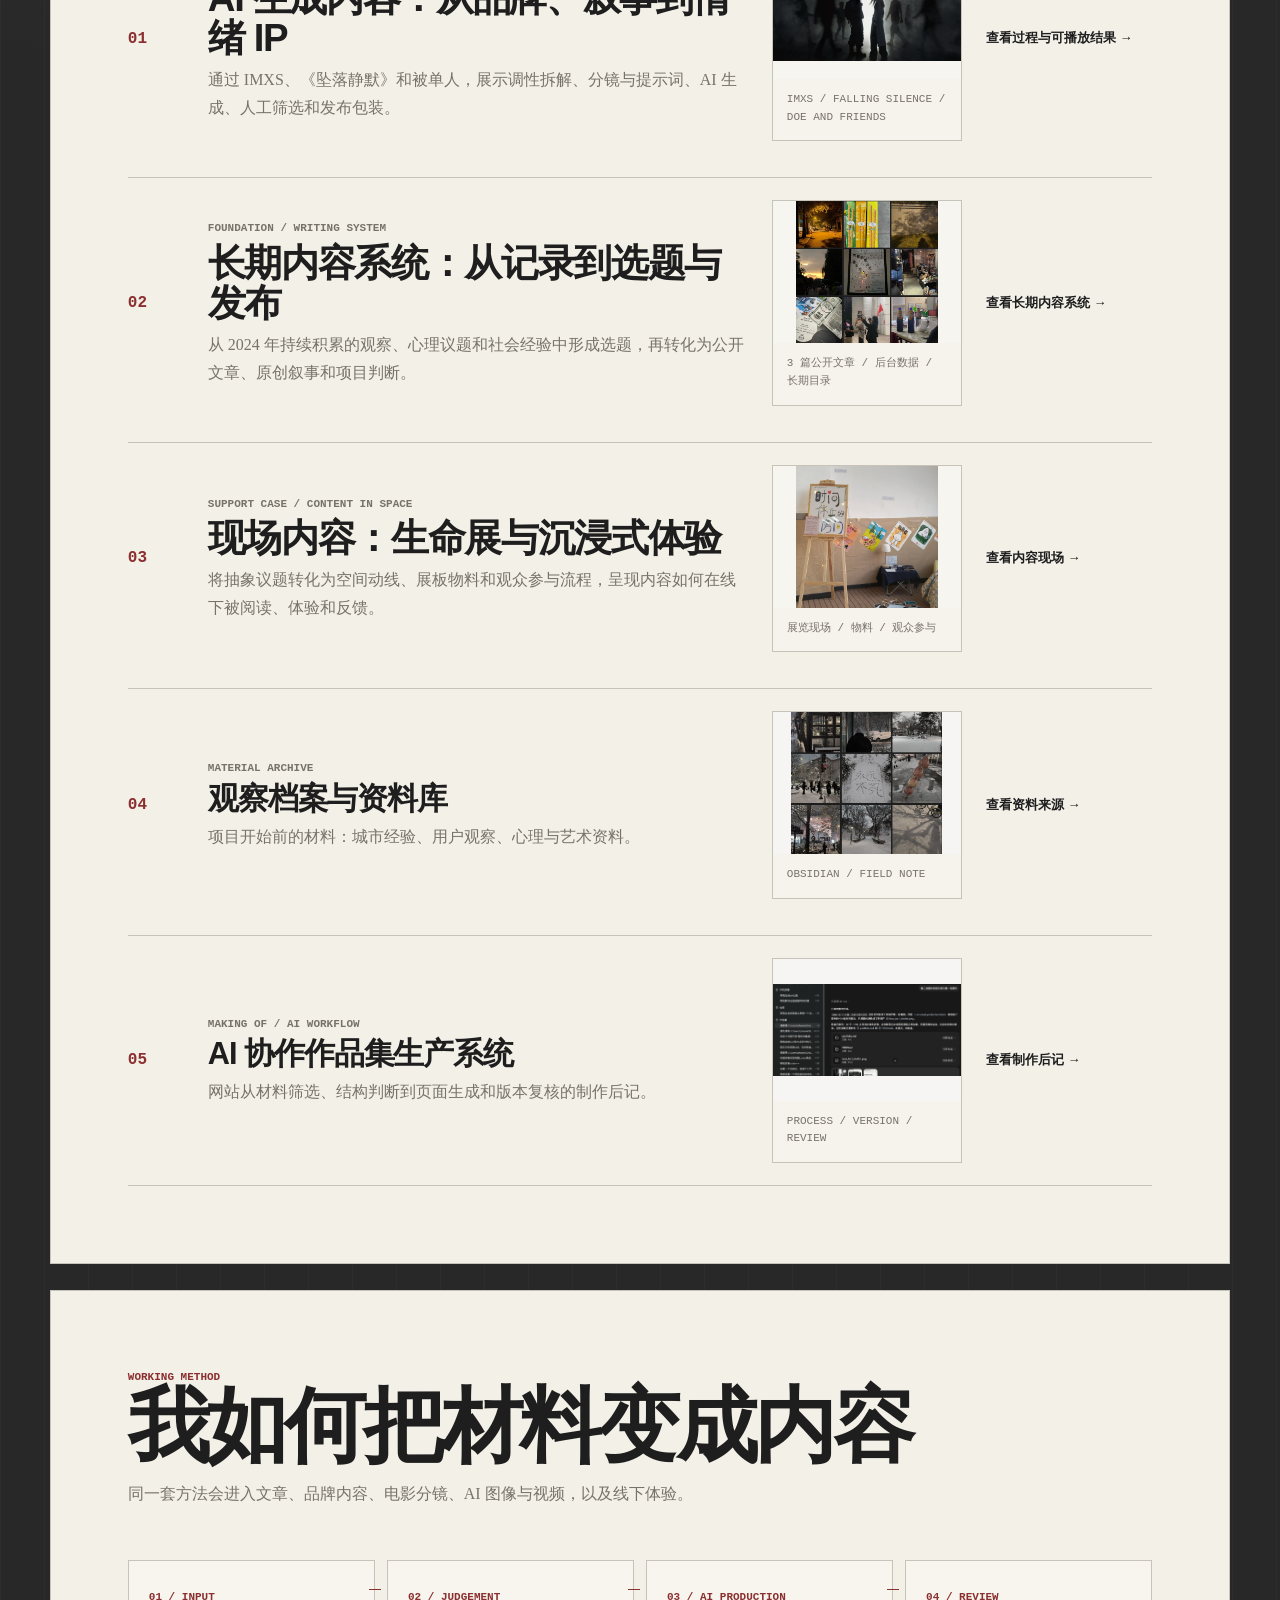
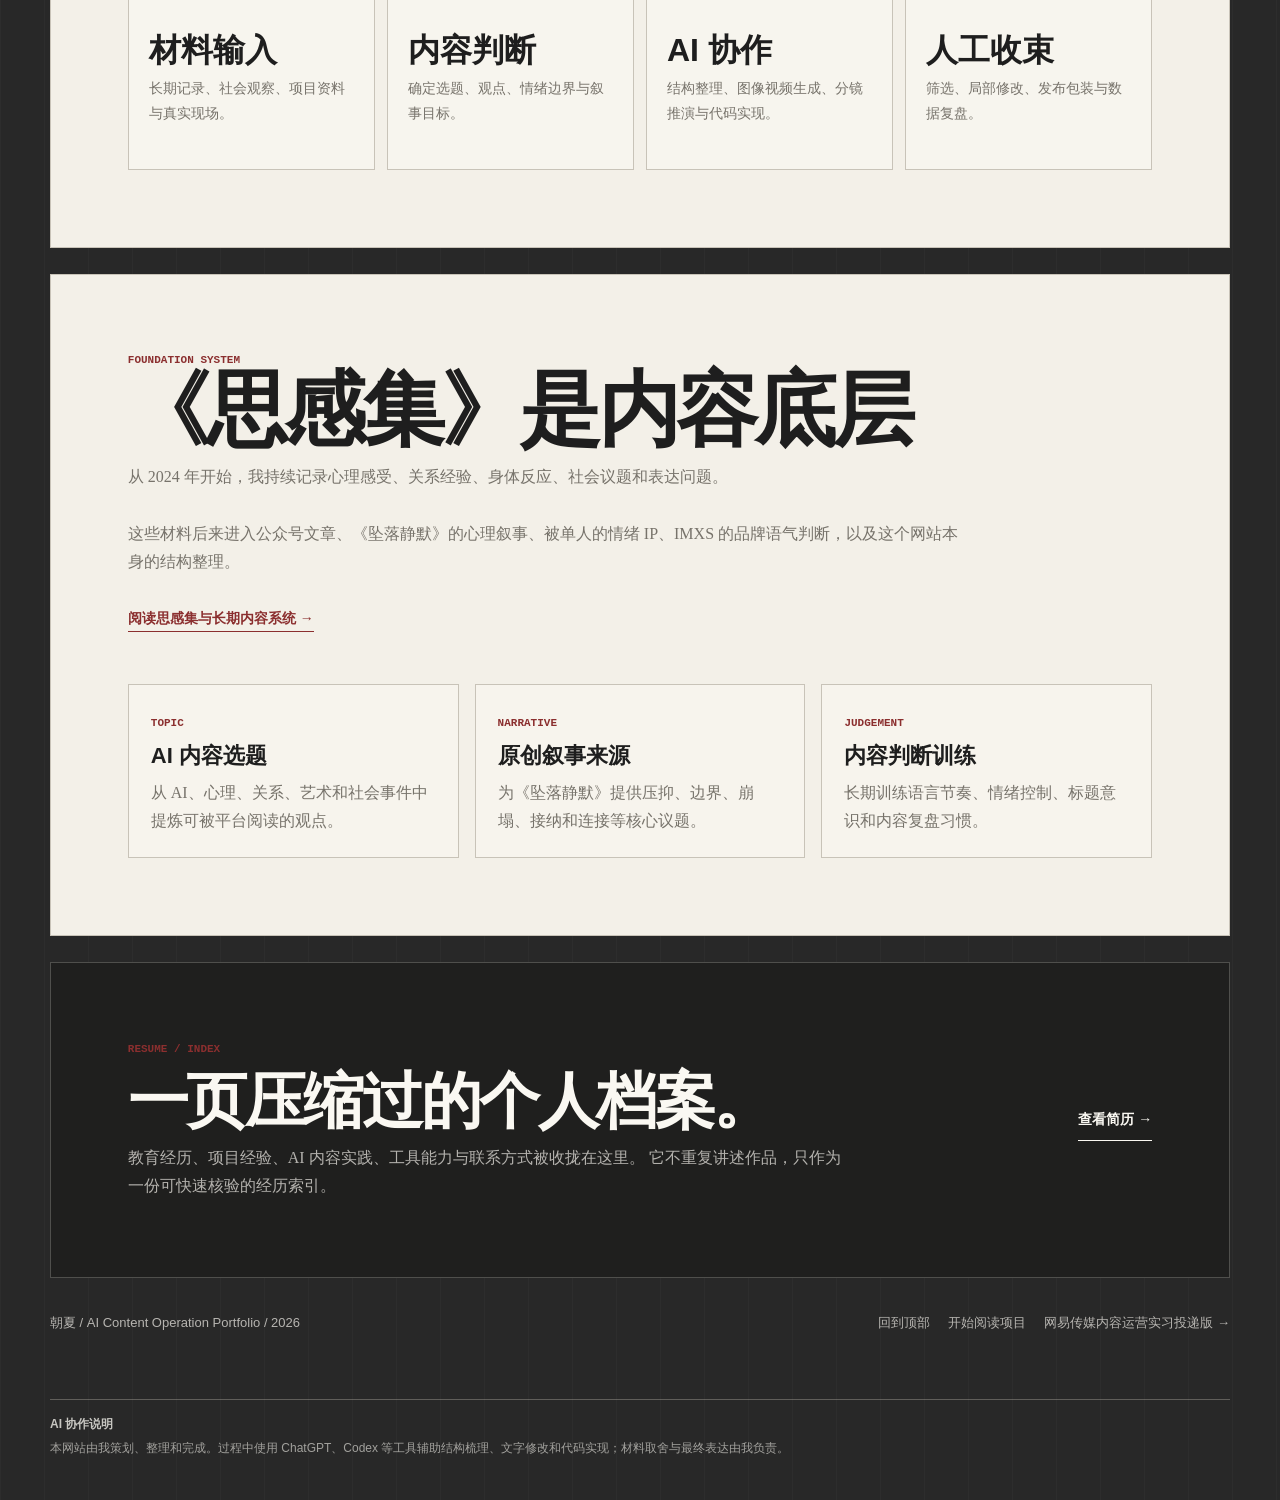
==== commit 108643de: "Remove duplicate homepage capability section" ====
--- a/portfolio-site/index.html
+++ b/portfolio-site/index.html
@@ -202,45 +202,7 @@
 
       
 
-      <section id="capability" class="section capability">
-        <div class="section-kicker">WORKING METHOD</div>
-        <div class="section-heading">
-          <h2>我整理内容时会用到的判断</h2>
-          <p>这些不是为了展示而临时包装出来的标签，而是我在写作、生成、发布和复盘里反复用到的方法。</p>
-        </div>
-        <div class="matrix-grid">
-          <article>
-            <span>01</span>
-            <h3>内容审美</h3>
-            <p>低饱和视觉、图文版式、封面判断、系列风格统一。</p>
-          </article>
-          <article>
-            <span>02</span>
-            <h3>选题策划</h3>
-            <p>从社会议题、AI 工具变化和平台语境中提炼栏目方向。</p>
-          </article>
-          <article>
-            <span>03</span>
-            <h3>AI 辅助创作</h3>
-            <p>用 LLM 辅助结构、润色和标题，用 AI 图像/视频辅助视觉生产。</p>
-          </article>
-          <article>
-            <span>04</span>
-            <h3>内容运营流程</h3>
-            <p>选题、资料、脚本、生成、人工复核、发布包装、复盘。</p>
-          </article>
-          <article>
-            <span>05</span>
-            <h3>媒体观察</h3>
-            <p>关注 AI 行业动态、产品变化、平台图文表达和社交传播。</p>
-          </article>
-          <article>
-            <span>06</span>
-            <h3>数据复盘</h3>
-            <p>用阅读量、阅读时长、完读率和新增关注判断内容有效性。</p>
-          </article>
-        </div>
-      </section>
+      
 
       <section class="section resume-entry">
         <div class="resume-entry-copy">
--- a/portfolio-site/styles.css
+++ b/portfolio-site/styles.css
@@ -1429,3 +1429,274 @@
     white-space: nowrap;
   }
 }
+
+
+/* 2026 portfolio priority overhaul */
+body::before {
+  z-index: 20;
+}
+
+a:focus-visible,
+button:focus-visible,
+summary:focus-visible,
+video:focus-visible {
+  outline: 3px solid var(--color-accent);
+  outline-offset: 4px;
+}
+
+.primary-item {
+  border-top: 2px solid var(--color-accent);
+}
+
+.secondary-item h3 {
+  font-size: clamp(22px, 2.4vw, 32px);
+}
+
+.secondary-item > .evidence-media img {
+  filter: grayscale(0.5) saturate(0.65);
+}
+
+.method-flow {
+  display: grid;
+  grid-template-columns: repeat(4, minmax(0, 1fr));
+  gap: 12px;
+}
+
+.method-flow article {
+  position: relative;
+  min-height: 210px;
+  padding: 20px;
+  border: 1px solid var(--color-line);
+  background: rgba(250, 248, 242, 0.62);
+}
+
+.method-flow article::after {
+  content: "";
+  position: absolute;
+  top: 28px;
+  right: -7px;
+  width: 12px;
+  height: 1px;
+  background: var(--color-accent);
+}
+
+.method-flow article:last-child::after {
+  display: none;
+}
+
+.method-flow span {
+  color: var(--color-accent);
+  font-family: var(--mono);
+  font-size: 11px;
+  font-weight: 700;
+}
+
+.method-flow h3 {
+  margin: 24px 0 10px;
+  font-family: var(--sans);
+  font-size: clamp(22px, 2.5vw, 32px);
+  font-weight: 900;
+  line-height: 1.08;
+}
+
+.method-flow p {
+  margin-bottom: 0;
+  color: var(--color-text-muted);
+  font-size: 14px;
+}
+
+.case-jump {
+  position: sticky;
+  top: 78px;
+  z-index: 45;
+  width: min(var(--max), calc(100% - 28px));
+  margin: 0 auto 22px;
+  padding: 10px 14px;
+  display: flex;
+  justify-content: flex-start;
+  gap: 12px;
+  overflow-x: auto;
+  color: var(--color-text-main);
+  border: 1px solid var(--color-line);
+  background: rgba(250, 248, 242, 0.94);
+  backdrop-filter: blur(12px);
+  scrollbar-width: thin;
+}
+
+.case-jump a {
+  flex: 0 0 auto;
+  min-height: 36px;
+  display: inline-flex;
+  align-items: center;
+  padding: 4px 12px;
+  border: 1px solid var(--color-line);
+  font-family: var(--sans);
+  font-size: 13px;
+  font-weight: 800;
+}
+
+.case-jump a:hover {
+  color: var(--color-paper-light);
+  border-color: var(--color-accent);
+  background: var(--color-accent);
+}
+
+.case-facts {
+  display: grid;
+  grid-template-columns: repeat(3, 1fr);
+  gap: 12px;
+  margin: 0 0 26px;
+}
+
+.case-facts > div {
+  padding: 16px;
+  border: 1px solid var(--color-line);
+  background: rgba(243, 240, 232, 0.48);
+}
+
+.dark .case-facts > div {
+  border-color: var(--color-line-dark);
+  background: rgba(250, 248, 242, 0.05);
+}
+
+.case-facts dt {
+  margin-bottom: 8px;
+}
+
+.case-facts dd {
+  line-height: 1.65;
+}
+
+.compact-evidence {
+  grid-template-columns: repeat(2, 1fr);
+}
+
+.source-note {
+  margin: 12px 0 0;
+  padding: 10px 12px;
+  color: var(--color-text-muted);
+  border-left: 2px solid var(--color-accent);
+  background: rgba(139, 47, 47, 0.04);
+  font-family: var(--sans);
+  font-size: 12px;
+}
+
+details.appendix-log {
+  display: block;
+}
+
+details.appendix-log > summary {
+  cursor: pointer;
+  color: var(--color-accent);
+  font-family: var(--sans);
+  font-size: clamp(22px, 3vw, 34px);
+  font-weight: 900;
+  list-style-position: inside;
+}
+
+details.appendix-log[open] > summary {
+  margin-bottom: 26px;
+}
+
+.data-table th,
+.data-table td {
+  overflow-wrap: anywhere;
+}
+
+@media (max-width: 900px) {
+  .method-flow {
+    grid-template-columns: repeat(2, minmax(0, 1fr));
+  }
+
+  .method-flow article {
+    min-height: 180px;
+  }
+
+  .method-flow article::after {
+    display: none;
+  }
+
+  .case-facts {
+    grid-template-columns: 1fr;
+  }
+
+  .compact-evidence {
+    grid-template-columns: 1fr;
+  }
+}
+
+@media (max-width: 560px) {
+  body::before {
+    opacity: 0.08;
+  }
+
+  .cover-copy h1 {
+    font-size: clamp(44px, 15vw, 64px);
+    line-height: 0.9;
+  }
+
+  .cover-title-cn {
+    font-size: clamp(24px, 8vw, 34px);
+  }
+
+  .method-flow {
+    grid-template-columns: 1fr;
+  }
+
+  .method-flow article {
+    min-height: auto;
+  }
+
+  .case-jump {
+    top: 91px;
+    width: 100%;
+    margin-bottom: 12px;
+    border-inline: 0;
+  }
+
+  .case-jump a {
+    min-height: 44px;
+  }
+
+  .index-item > .evidence-media img {
+    height: 180px;
+    min-height: 0;
+    aspect-ratio: 16 / 10;
+    object-fit: cover;
+  }
+
+  .data-table {
+    white-space: normal;
+    font-size: 12px;
+  }
+
+  .data-table th,
+  .data-table td {
+    min-width: 120px;
+    padding: 10px 8px;
+    white-space: normal;
+  }
+
+  .workflow-table th,
+  .workflow-table td {
+    min-width: 160px;
+  }
+
+  .project-section h2 {
+    font-size: clamp(32px, 10vw, 46px);
+  }
+}
+
+@media (prefers-reduced-motion: reduce) {
+  html {
+    scroll-behavior: auto;
+  }
+
+  *,
+  *::before,
+  *::after {
+    animation-duration: 0.01ms !important;
+    animation-iteration-count: 1 !important;
+    transition-duration: 0.01ms !important;
+  }
+}
